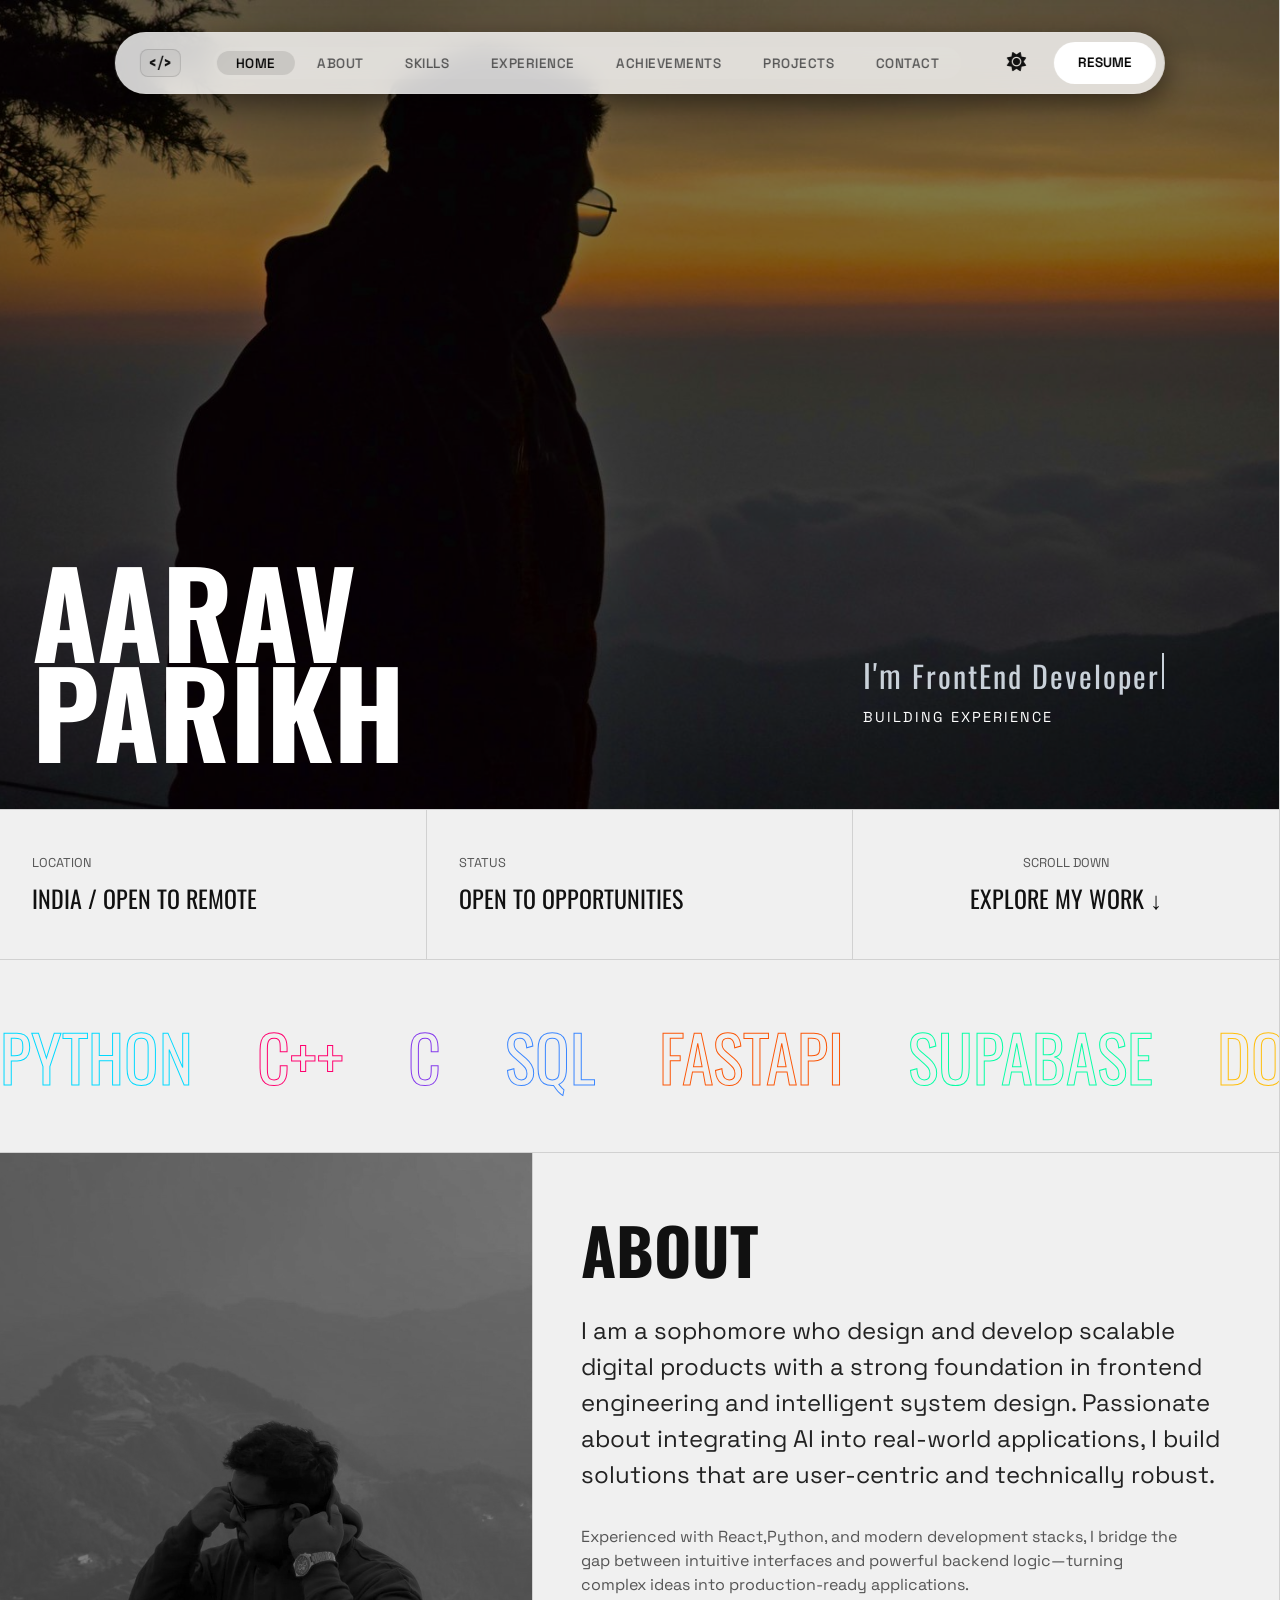
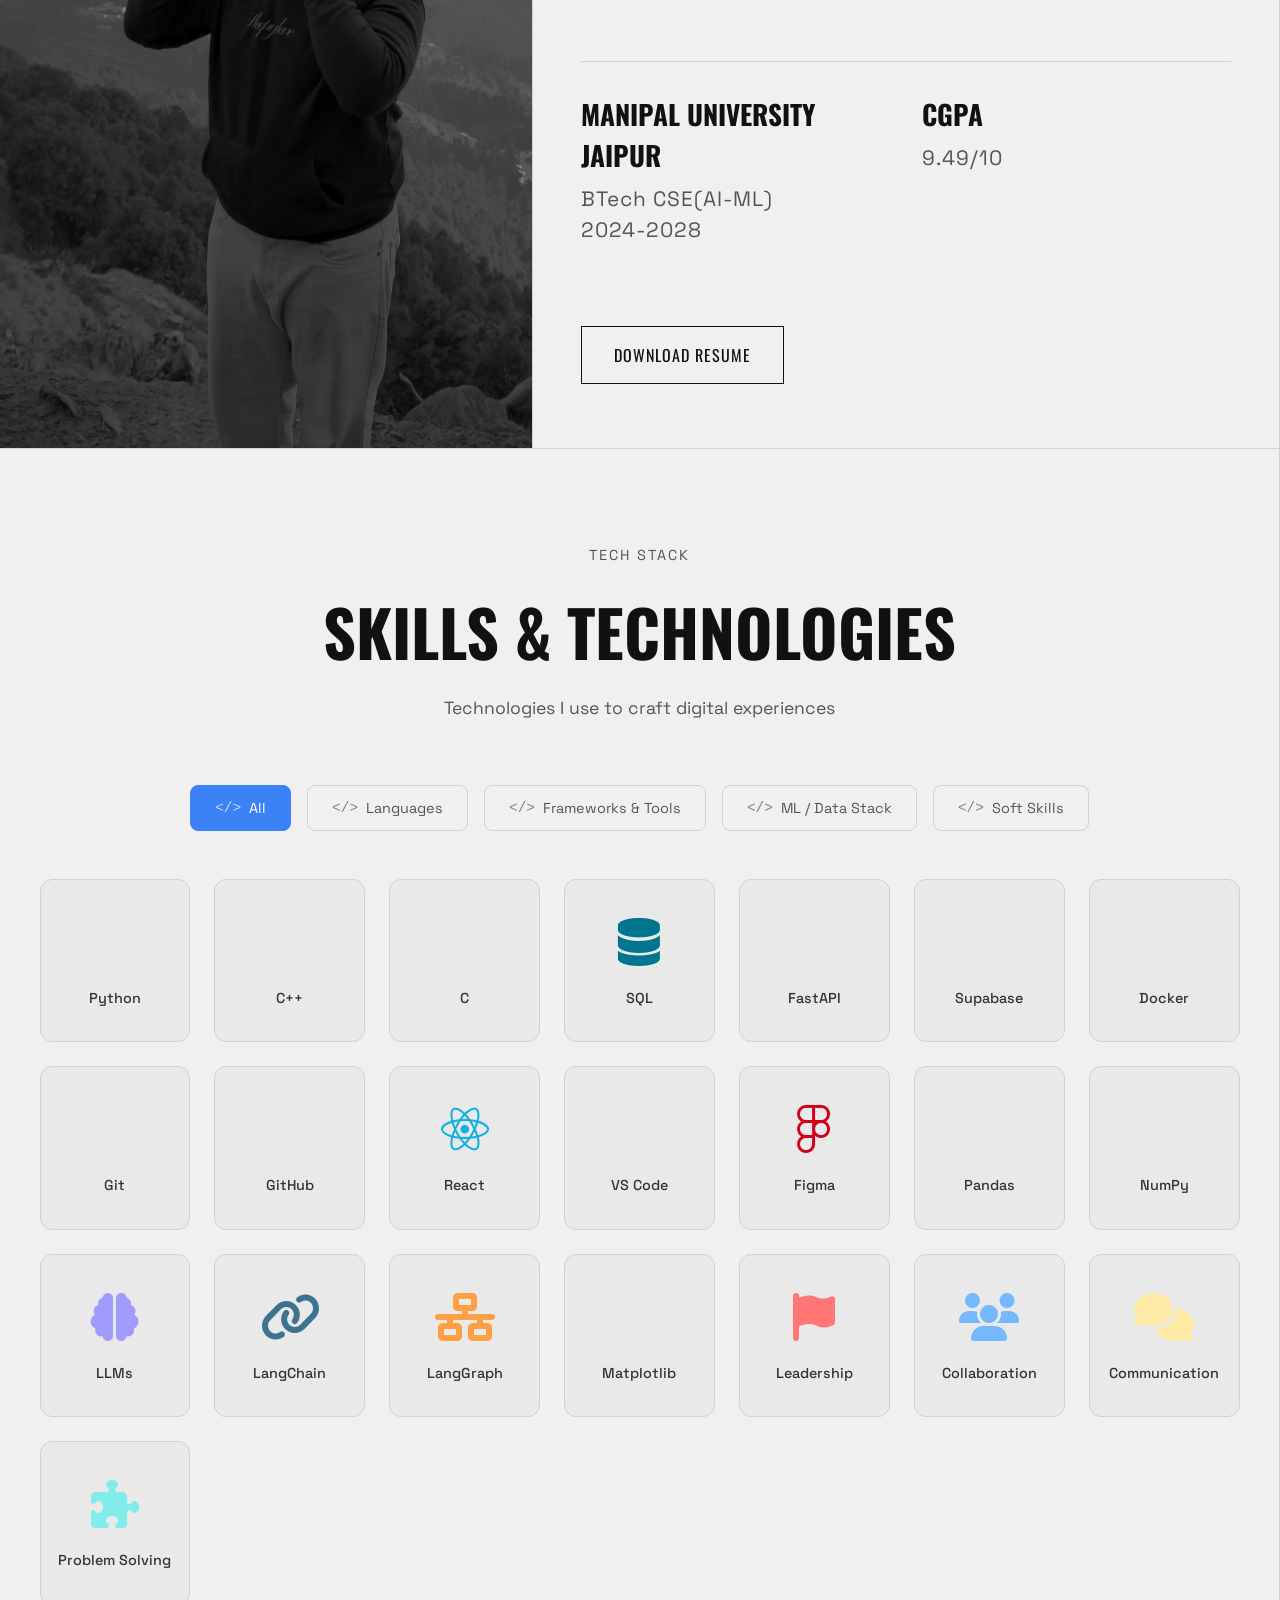
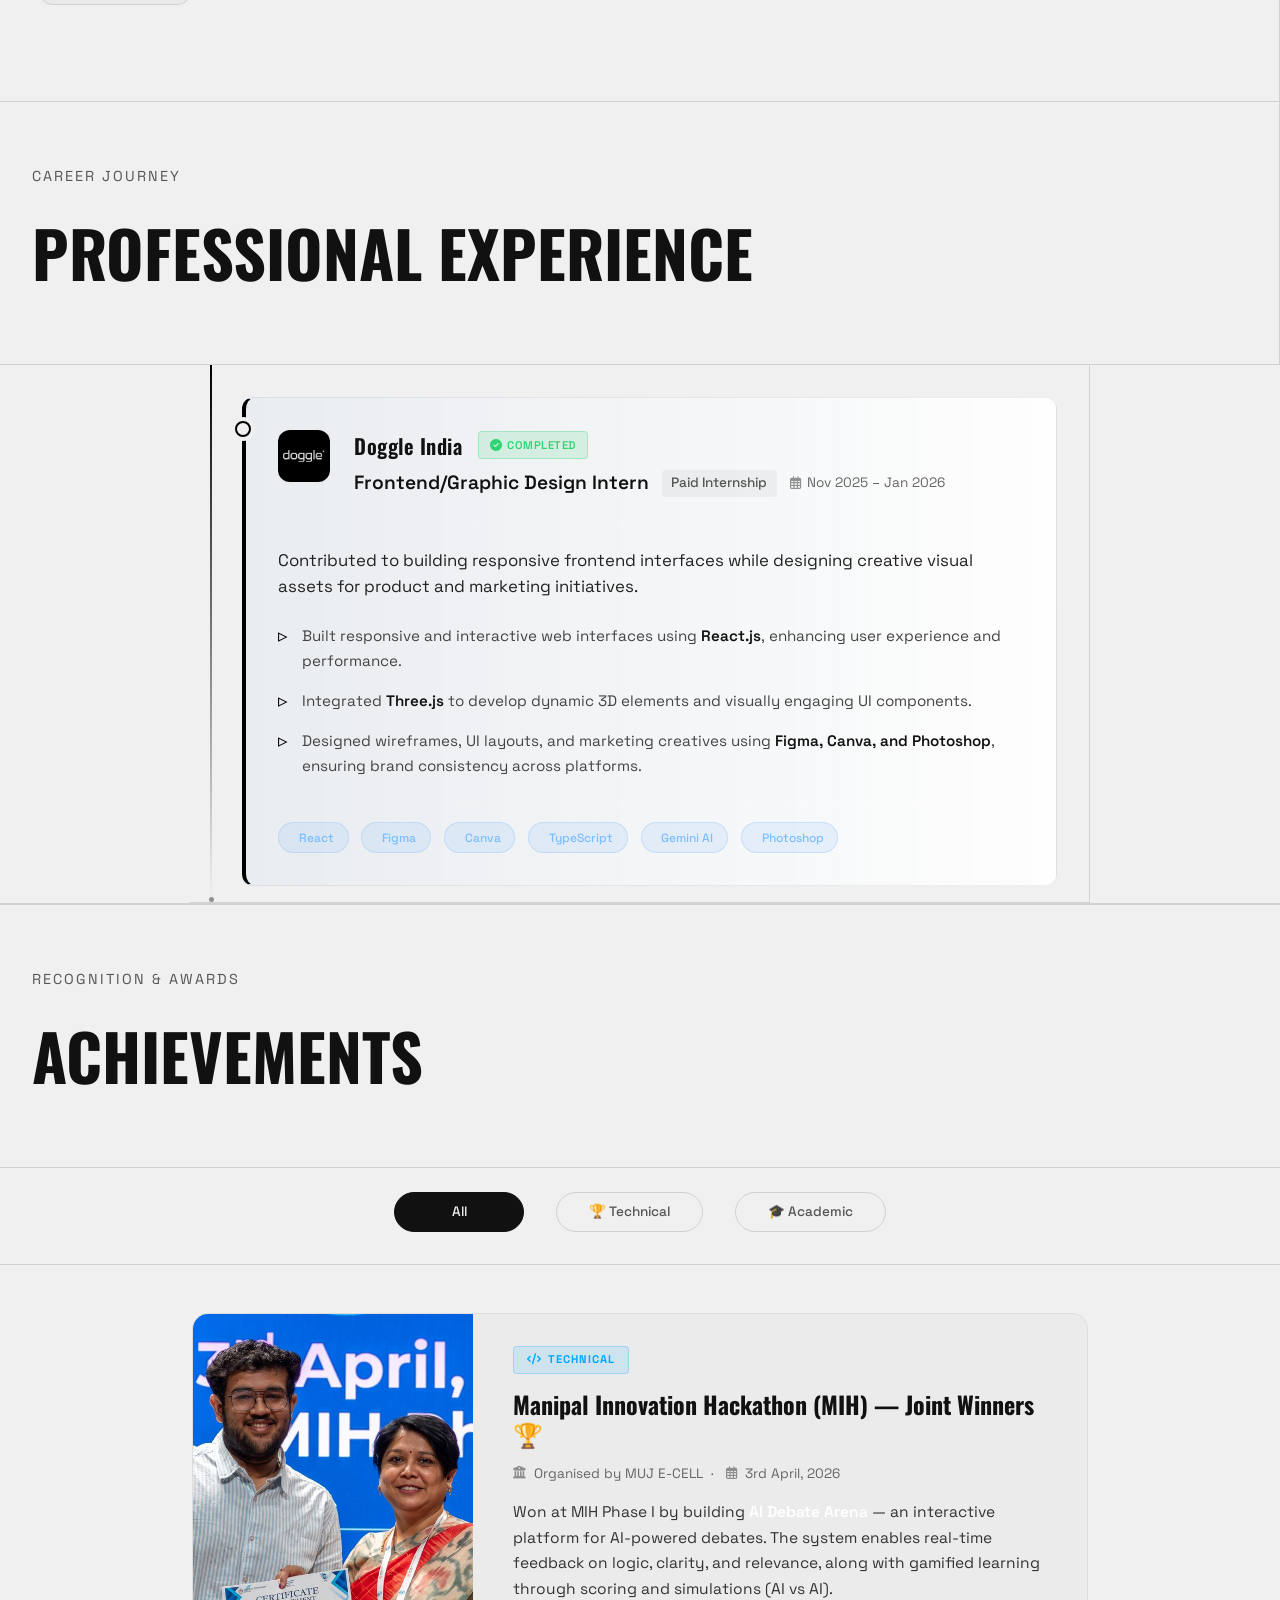
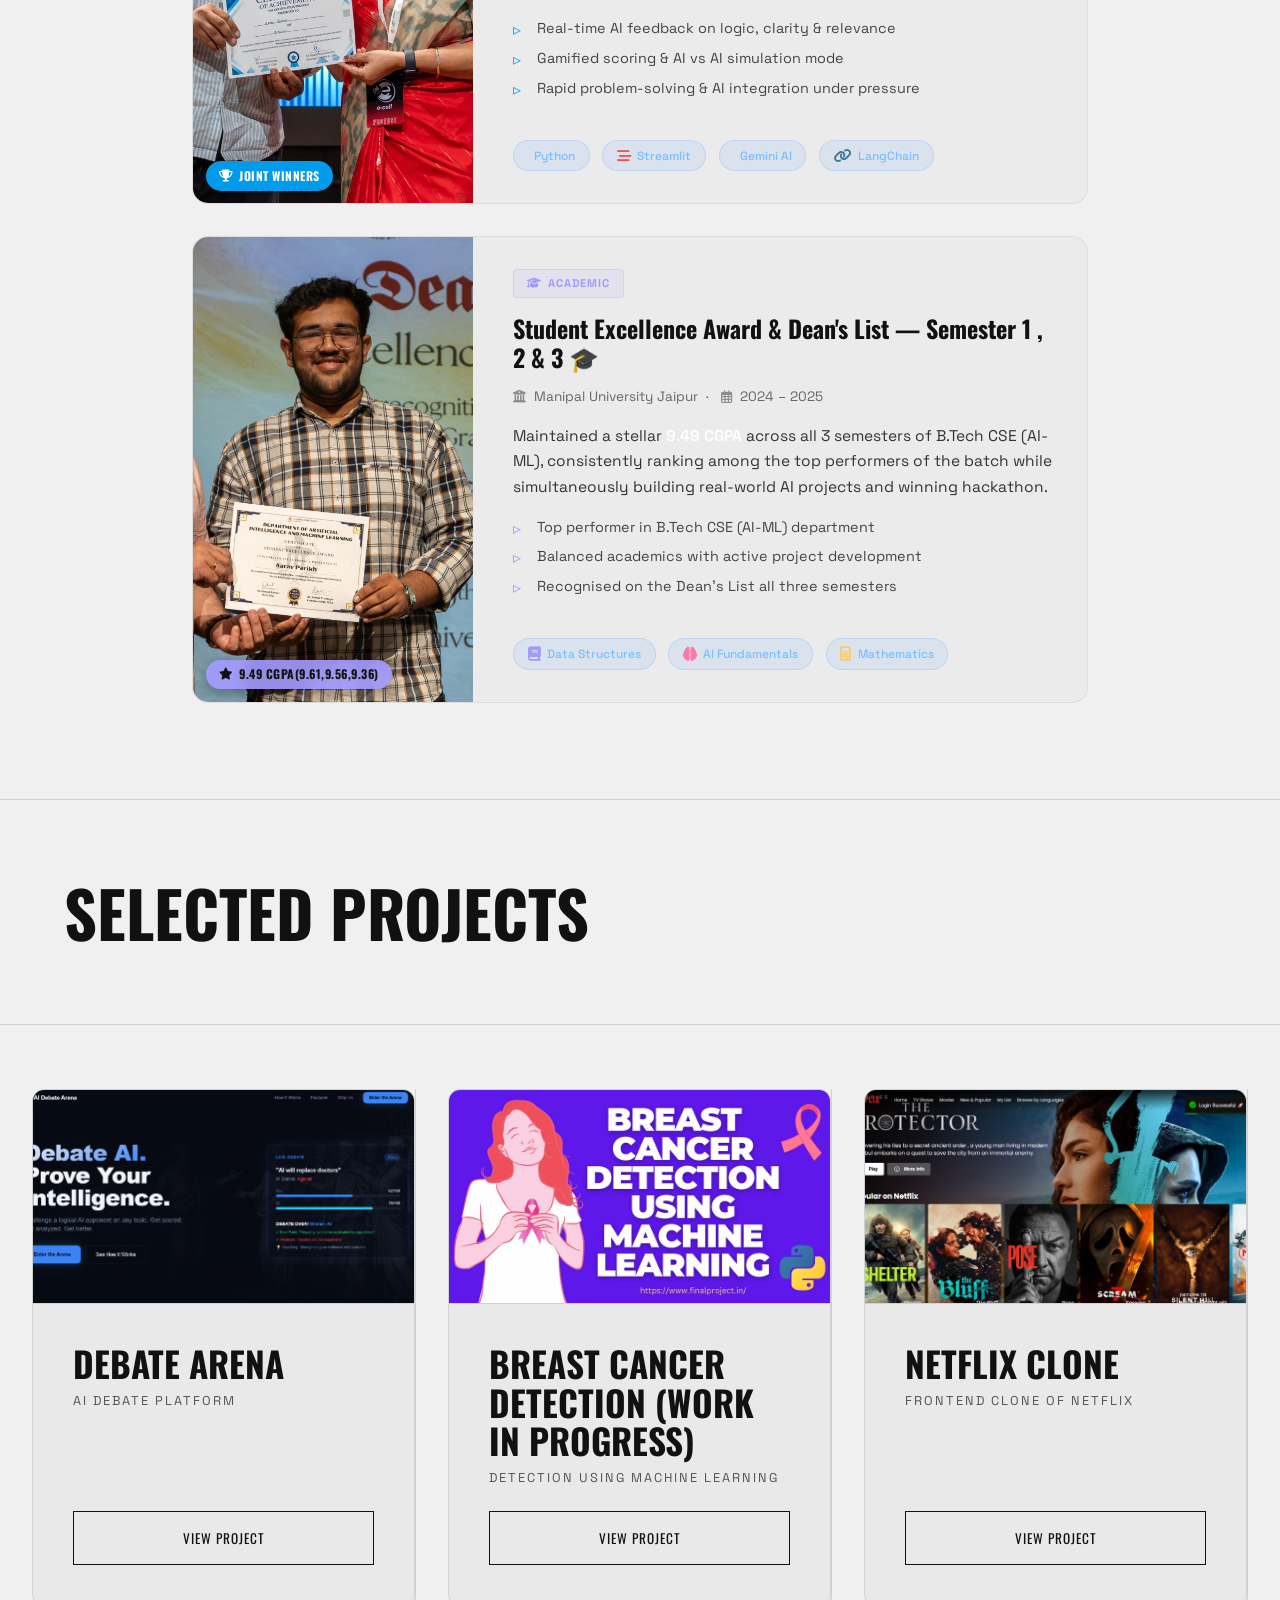
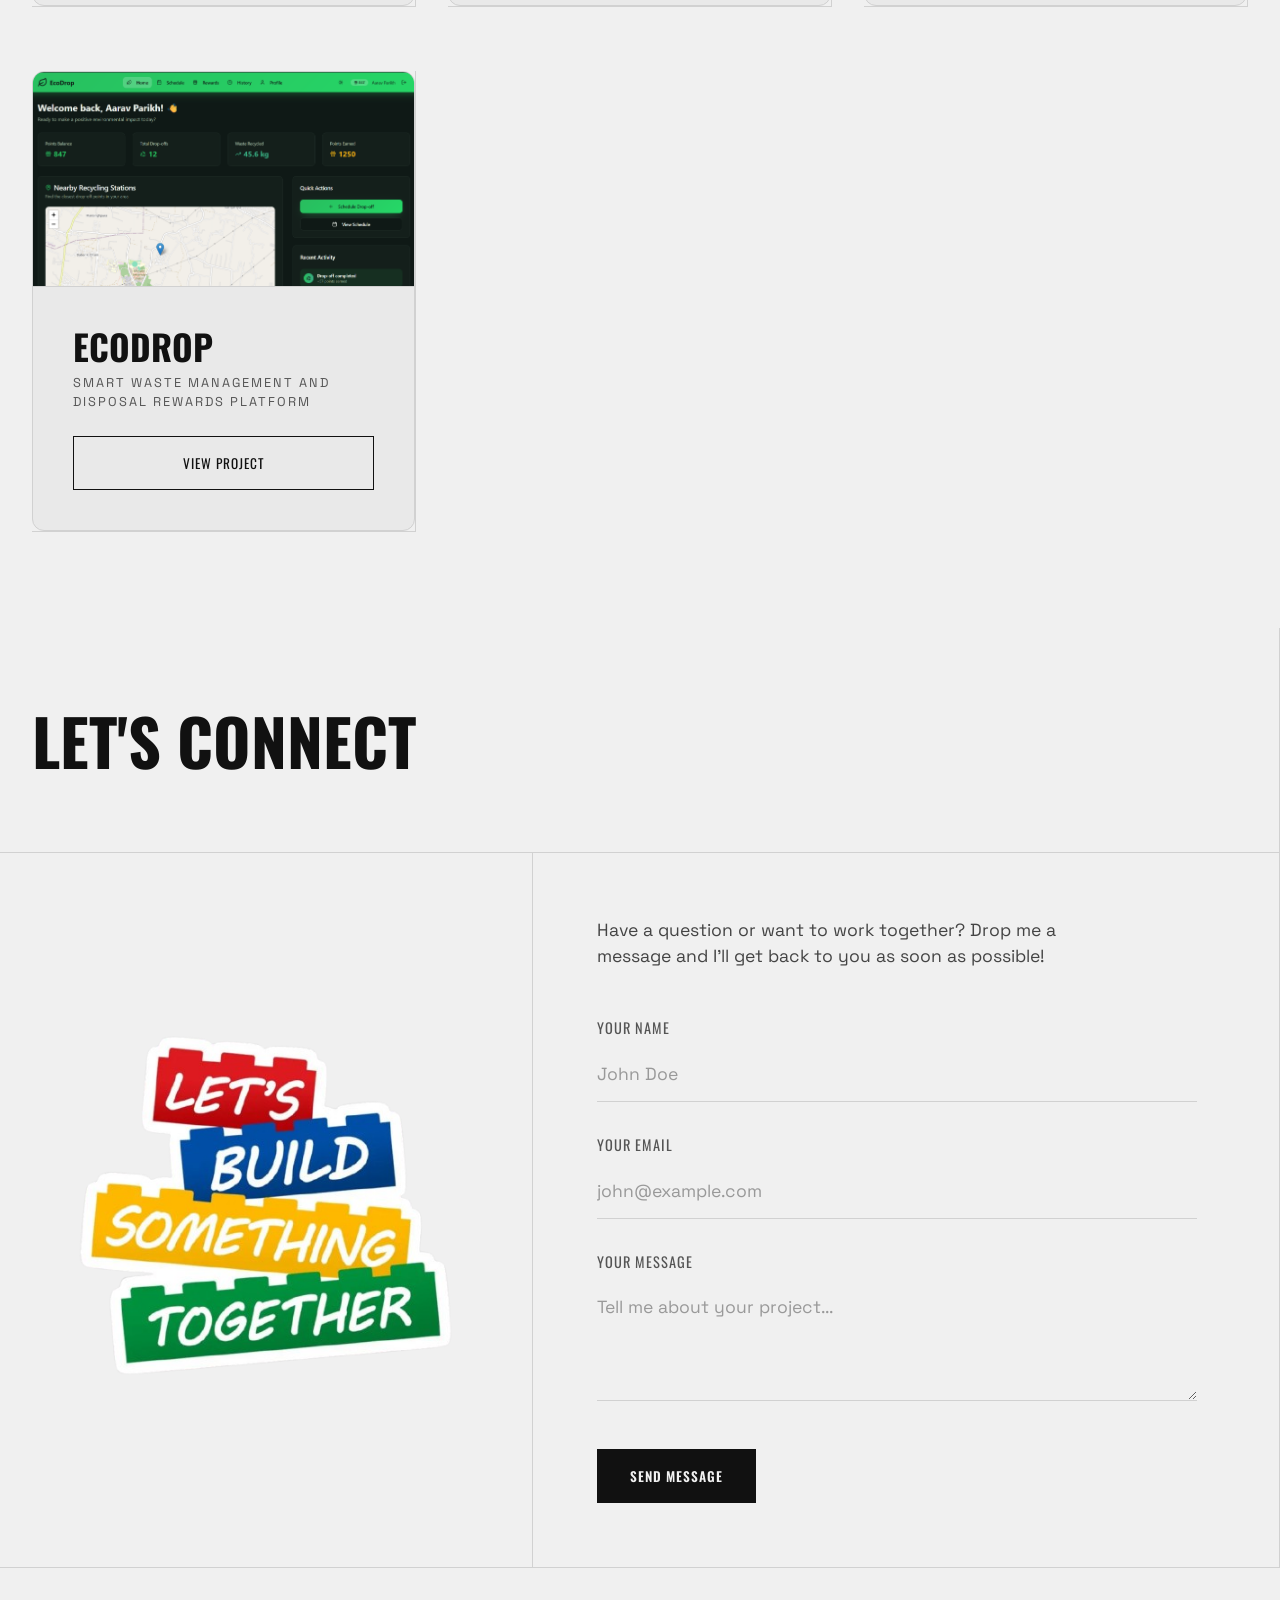
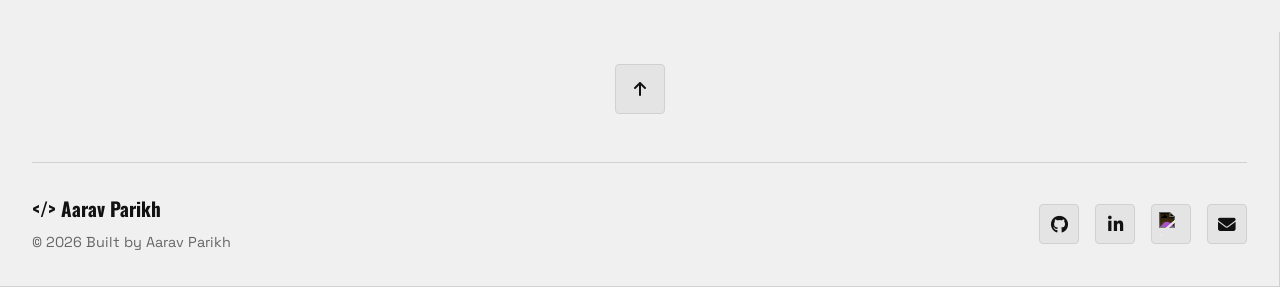
==== index.html @ 1b4e38a9 "css updates" ====
<!DOCTYPE html>
<html lang="en">

<head>
    <meta charset="UTF-8">
    <meta name="viewport"
        content="width=device-width, initial-scale=1.0, maximum-scale=5.0, user-scalable=yes, viewport-fit=cover">
    <meta name="apple-mobile-web-app-capable" content="yes">
    <meta name="apple-mobile-web-app-status-bar-style" content="black-translucent">
    <meta name="format-detection" content="telephone=no">
    <title>Aarav Parikh | FrontEnd Developer</title>
    <link rel="icon" type="image/x-icon" href="./assets/favicon.ico">
    <link rel="apple-touch-icon" href="./assets/favicon.ico">
    <link rel="stylesheet" href="style.css">
    <link rel="stylesheet" href="mediaqueries.css">
    <link rel="stylesheet" type='text/css' href="https://cdn.jsdelivr.net/gh/devicons/devicon@latest/devicon.min.css" />
    <link rel="stylesheet" href="https://cdnjs.cloudflare.com/ajax/libs/font-awesome/6.4.0/css/all.min.css">
</head>

<body>


    <!-- Preloader -->
    <div class="preloader">
        <div class="loader-content">
            <span class="count">0</span>%
        </div>
    </div>

    <!-- Floating Navigation -->
    <nav class="floating-nav">
        <div class="nav-logo">
            <a href="#">
                <span class="nav-logo-text">&lt;/&gt;</span>
            </a>
        </div>
        <ul class="nav-links-container">
            <li class="nav-indicator"></li>
            <li><a href="#hero" class="nav-link active">Home</a></li>
            <li><a href="#about" class="nav-link">About</a></li>
            <li><a href="#skills-grid" class="nav-link">Skills</a></li>
            <li><a href="#experience" class="nav-link">Experience</a></li>
            <li><a href="#achievements" class="nav-link">Achievements</a></li>
            <li><a href="#projects" class="nav-link">Projects</a></li>
            <li><a href="#contact" class="nav-link">Contact</a></li>
        </ul>
        <div class="nav-actions">
            <button id="theme-toggle" class="theme-toggle-btn" aria-label="Toggle theme">
                <i class="fas fa-sun"></i>
            </button>
            <a href="./assets/resume.pdf" class="nav-cta" download>Resume</a>
        </div>
    </nav>

    <main class="grid-wrapper">
        <!-- Hero Section -->
        <header id="hero" class="hero-section span-12">
            <div class="hero-text-container">
                <div class="hero-title reveal-text">
                    <h1>Aarav<br>Parikh</h1>
                </div>
                <div class="hero-role reveal-text">
                    <div class="typewriter-wrapper">
                        <span class="static-text">I'm&nbsp;</span>
                        <span class="dynamic-container">
                            <span class="typewriter-ghost" aria-hidden="true">Frontend Guy</span>
                            <span class="typewriter-actual">
                                <span id="typewriter-text" class="dynamic-text" aria-live="polite"></span>
                                <span class="typewriter-cursor"></span>
                            </span>
                        </span>
                    </div>
                    <p class="sub-role">BUILDING EXPERIENCE</p>
                </div>
            </div>
        </header>

        <!-- Info Bar -->
        <section class="info-bar grid-12">
            <div class="info-item span-4 reveal-text">
                <span class="label">LOCATION</span>
                <span class="value">INDIA / Open to Remote</span>
            </div>
            <div class="info-item span-4 reveal-text">
                <span class="label">STATUS</span>
                <span class="value">Open to Opportunities</span>
            </div>
            <div class="info-item span-4 reveal-text">
                <a href="#projects"
                    style="text-decoration: none; color: inherit; display: flex; flex-direction: column; align-items: center; width: 100%;">
                    <span class="label">SCROLL DOWN</span>
                    <span class="value">Explore My Work ↓</span>
                </a>
            </div>
        </section>

        <!-- Skills Marquee -->
        <section class="skills-section span-12">
            <div class="marquee-wrapper">
                <div class="marquee-track">

                    <!-- Original Skills -->
                    <div class="marquee-content">
                        <span>PYTHON</span>
                        <span>C++</span>
                        <span>C</span>
                        <span>SQL</span>
                        <span>FASTAPI</span>
                        <span>SUPABASE</span>
                        <span>DOCKER</span>
                        <span>GIT</span>
                        <span>GITHUB</span>
                        <span>REACT</span>
                        <span>VS CODE</span>
                        <span>FIGMA</span>
                        <span>CANVA</span>
                        <span>PANDAS</span>
                        <span>NUMPY</span>
                        <span>TAILWIND</span>
                        <span>THREE.JS</span>
                        <span>JAVASCRIPT</span>
                        <span>MATPLOTLIB</span>
                        <span>NODE.JS</span>
                        <span>POSTGRESQL</span>
                        <span>PHOTOSHOP</span>
                        <span>LEADERSHIP</span>
                        <span>COLLABORATION</span>
                        <span>COMMUNICATION</span>
                        <span>PROBLEM SOLVING</span>
                    </div>

                    <!-- Duplicate Skills (for seamless loop) -->
                    <div class="marquee-content">
                        <span>PYTHON</span>
                        <span>C++</span>
                        <span>C</span>
                        <span>SQL</span>
                        <span>FASTAPI</span>
                        <span>SUPABASE</span>
                        <span>DOCKER</span>
                        <span>GIT</span>
                        <span>GITHUB</span>
                        <span>REACT</span>
                        <span>VS CODE</span>
                        <span>FIGMA</span>
                        <span>CANVA</span>
                        <span>PANDAS</span>
                        <span>NUMPY</span>
                        <span>TAILWIND</span>
                        <span>THREE.JS</span>
                        <span>JAVASCRIPT</span>
                        <span>MATPLOTLIB</span>
                        <span>NODE.JS</span>
                        <span>POSTGRESQL</span>
                        <span>PHOTOSHOP</span>
                        <span>LEADERSHIP</span>
                        <span>COLLABORATION</span>
                        <span>COMMUNICATION</span>
                        <span>PROBLEM SOLVING</span>
                    </div>

                </div>
            </div>
        </section>

        <!-- About Section -->
        <section id="about" class="about-section grid-12">
            <!-- About Image -->
            <div class="about-image span-5 reveal-img">
                <img src="./assets/WhatsApp Image 2026-01-24 at 12.10.21 PM.jpeg" alt="About Aarav"
                    class="grayscale-hover">
            </div>

            <!-- About Content -->
            <div class="about-content span-7 reveal-text">
                <h2>ABOUT</h2>
                <p class="lead">I am a sophomore who design and develop scalable digital products with a strong
                    foundation in frontend engineering and intelligent system design. Passionate about integrating AI
                    into real-world applications, I build solutions that are user-centric and technically robust.</p>
                <p>Experienced with React,Python, and modern development stacks, I bridge the gap between intuitive
                    interfaces and powerful backend logic—turning complex ideas into production-ready applications.</p>

                <div class="about-stats-grid">
                    <div class="stat-box">
                        <h3>MANIPAL UNIVERSITY JAIPUR </h3>
                        <p>BTech CSE(AI-ML)<br>
                            2024-2028

                        </p>

                    </div>
                    <div class="stat-box">
                        <h3>CGPA</h3>
                        <p>9.49/10</p>
                    </div>
                </div>

                <div class="btn-group">
                    <a href="./assets/resume.pdf" class="btn" download>DOWNLOAD RESUME</a>
                </div>
            </div>
        </section>

        <!-- Skills Grid Section -->
        <section id="skills-grid" class="skills-grid-section span-12">
            <div class="section-header reveal-text" style="text-align: center;">
                <p class="section-subtitle">TECH STACK</p>
                <h2>Skills & Technologies</h2>
                <p class="section-description">Technologies I use to craft digital experiences</p>
            </div>

            <div class="skills-filter reveal-text">
                <button class="filter-btn active" data-filter="all">
                    <span class="btn-icon">&lt;/&gt;</span> All
                </button>
                <button class="filter-btn" data-filter="languages">
                    <span class="btn-icon">&lt;/&gt;</span> Languages
                </button>
                <button class="filter-btn" data-filter="frameworks">
                    <span class="btn-icon">&lt;/&gt;</span> Frameworks & Tools
                </button>
                <button class="filter-btn" data-filter="ml-data">
                    <span class="btn-icon">&lt;/&gt;</span> ML / Data Stack
                </button>
                <button class="filter-btn" data-filter="soft-skills">
                    <span class="btn-icon">&lt;/&gt;</span> Soft Skills
                </button>
            </div>

            <div class="skills-grid-container reveal-img">
                <!-- Languages -->
                <div class="skill-card" data-category="languages">
                    <div class="skill-icon">
                        <i class="devicon-python-plain colored"></i>
                    </div>
                    <span class="skill-name">Python</span>
                </div>
                <div class="skill-card" data-category="languages">
                    <div class="skill-icon">
                        <i class="devicon-cplusplus-plain colored"></i>
                    </div>
                    <span class="skill-name">C++</span>
                </div>
                <div class="skill-card" data-category="languages">
                    <div class="skill-icon">
                        <i class="devicon-c-plain colored"></i>
                    </div>
                    <span class="skill-name">C</span>
                </div>
                <div class="skill-card" data-category="languages">
                    <div class="skill-icon">
                        <i class="fas fa-database" style="color: #00758f;"></i>
                    </div>
                    <span class="skill-name">SQL</span>
                </div>

                <!-- Frameworks & Tools -->
                <div class="skill-card" data-category="frameworks">
                    <div class="skill-icon">
                        <i class="devicon-fastapi-plain colored"></i>
                    </div>
                    <span class="skill-name">FastAPI</span>
                </div>
                <div class="skill-card" data-category="frameworks">
                    <div class="skill-icon">
                        <i class="devicon-supabase-plain colored"></i>
                    </div>
                    <span class="skill-name">Supabase</span>
                </div>
                <div class="skill-card" data-category="frameworks">
                    <div class="skill-icon">
                        <i class="devicon-docker-plain colored"></i>
                    </div>
                    <span class="skill-name">Docker</span>
                </div>
                <div class="skill-card" data-category="frameworks">
                    <div class="skill-icon">
                        <i class="devicon-git-plain colored"></i>
                    </div>
                    <span class="skill-name">Git</span>
                </div>
                <div class="skill-card" data-category="frameworks">
                    <div class="skill-icon">
                        <i class="devicon-github-original"></i>
                    </div>
                    <span class="skill-name">GitHub</span>
                </div>
                <div class="skill-card" data-category="frameworks">
                    <div class="skill-icon">
                        <i class="fa-brands fa-react" style="color: #10b1e1;"></i>
                    </div>
                    <span class="skill-name">React</span>
                </div>
                <div class="skill-card" data-category="frameworks">
                    <div class="skill-icon">
                        <i class="devicon-vscode-plain colored"></i>
                    </div>
                    <span class="skill-name">VS Code</span>
                </div>
                <div class="skill-card" data-category="frameworks">
                    <div class="skill-icon">
                        <i class="fa-brands fa-figma" style="color: #d30019;"></i>
                    </div>
                    <span class="skill-name">Figma</span>
                </div>

                <!-- ML / Data Stack -->

                <div class="skill-card" data-category="ml-data">
                    <div class="skill-icon">
                        <i class="devicon-pandas-plain colored" style="color: #67de27;"></i>
                    </div>
                    <span class="skill-name">Pandas</span>
                </div>
                <div class="skill-card" data-category="ml-data">
                    <div class="skill-icon">
                        <i class="devicon-numpy-plain colored"></i>
                    </div>
                    <span class="skill-name">NumPy</span>
                </div>

                <div class="skill-card" data-category="ml-data">
                    <div class="skill-icon">
                        <i class="fas fa-brain" style="color: #a29bfe;"></i>
                    </div>
                    <span class="skill-name">LLMs</span>
                </div>

                <div class="skill-card" data-category="ml-data">
                    <div class="skill-icon">
                        <i class="fas fa-link" style="color: #3d7390;"></i>
                    </div>
                    <span class="skill-name">LangChain</span>
                </div>
                <div class="skill-card" data-category="ml-data">
                    <div class="skill-icon">
                        <i class="fas fa-network-wired" style="color: #ff9f43;"></i>
                    </div>
                    <span class="skill-name">LangGraph</span>
                </div>
                <div class="skill-card" data-category="ml-data">
                    <div class="skill-icon">
                        <i class="devicon-matplotlib-plain colored"></i>
                    </div>
                    <span class="skill-name">Matplotlib</span>
                </div>

                <!-- Soft Skills -->
                <div class="skill-card" data-category="soft-skills">
                    <div class="skill-icon">
                        <i class="fas fa-flag" style="color: #ff7675;"></i>
                    </div>
                    <span class="skill-name">Leadership</span>
                </div>
                <div class="skill-card" data-category="soft-skills">
                    <div class="skill-icon">
                        <i class="fas fa-users" style="color: #74b9ff;"></i>
                    </div>
                    <span class="skill-name">Collaboration</span>
                </div>
                <div class="skill-card" data-category="soft-skills">
                    <div class="skill-icon">
                        <i class="fas fa-comments" style="color: #ffeaa7;"></i>
                    </div>
                    <span class="skill-name">Communication</span>
                </div>
                <div class="skill-card" data-category="soft-skills">
                    <div class="skill-icon">
                        <i class="fas fa-puzzle-piece" style="color: #81ecec;"></i>
                    </div>
                    <span class="skill-name">Problem Solving</span>
                </div>
            </div>
        </section>

        <!-- Experience Section -->
        <section id="experience" class="experience-section grid-12">
            <div class="section-header span-12 reveal-text">
                <p class="section-subtitle">CAREER JOURNEY</p>
                <h2>Professional Experience</h2>
            </div>

            <div class="experience-container span-12 reveal-text">

                <!-- Experience Item -->
                <div class="experience-card">
                    <div class="experience-timeline-connector"></div>
                    <div class="experience-content-wrapper">
                        <div class="experience-header-row">
                            <div class="company-logo-wrapper">
                                <img src="./assets/doggle.png" alt="doggleIndia" class="company-logo">
                            </div>
                            <div class="company-info-block">
                                <div class="company-name-status">
                                    <a href="#" class="company-name-link">Doggle India</a>
                                    <span class="status-badge status-completed">
                                        <i class="fas fa-check-circle"></i> Completed
                                    </span>
                                </div>
                                <div class="role-duration-row">
                                    <h3 class="role-title">Frontend/Graphic Design Intern</h3>
                                    <span class="role-type">Paid Internship</span>
                                    <span class="duration-text">
                                        <i class="far fa-calendar-alt"></i> Nov 2025 – Jan 2026
                                    </span>
                                </div>
                            </div>
                        </div>

                        <p class="experience-summary">
                            Contributed to building responsive frontend interfaces while designing creative visual
                            assets for product and marketing initiatives.
                        </p>

                        <ul class="experience-bullets">
                            <li>
                                <span>
                                    Built responsive and interactive web interfaces using
                                    <strong>React.js</strong>, enhancing user experience and performance.
                                </span>
                            </li>
                            <li>
                                <span>
                                    Integrated <strong>Three.js</strong> to develop dynamic 3D elements
                                    and visually engaging UI components.
                                </span>
                            </li>
                            <li>
                                <span>
                                    Designed wireframes, UI layouts, and marketing creatives using
                                    <strong>Figma, Canva, and Photoshop</strong>, ensuring brand consistency across
                                    platforms.
                                </span>
                            </li>
                        </ul>

                        <div class="tech-stack-row">
                            <span class="tech-pill">
                                <i class="devicon-react-original colored"></i> React
                            </span>
                            <span class="tech-pill">
                                <i class="devicon-figma-plain plain"></i> Figma
                            </span>
                            <span class="tech-pill">
                                <i class="devicon-illustrator-plain plain"></i> Canva
                            </span>
                            <span class="tech-pill">
                                <i class="devicon-typescript-plain"></i> TypeScript
                            </span>
                            <span class="tech-pill">
                                <i class="devicon-googlecloud-plain colored"></i> Gemini AI
                            </span>
                            <span class="tech-pill">
                                <i class="devicon-photoshop-plain"></i> Photoshop
                            </span>
                        </div>
                    </div>
                </div>
            </div>
        </section>

        <!-- Achievements Section -->
        <section id="achievements" class="achievements-section grid-12">
            <div class="section-header span-12 reveal-text">
                <p class="section-subtitle">RECOGNITION &amp; AWARDS</p>
                <h2>Achievements</h2>
            </div>

            <!-- Achievements Filter Tabs -->
            <div class="achievements-tabs span-12 reveal-text">
                <button class="ach-tab active" data-ach-filter="all">All</button>
                <button class="ach-tab" data-ach-filter="technical">🏆 Technical</button>
                <button class="ach-tab" data-ach-filter="academic">🎓 Academic</button>
            </div>

            <div class="achievements-container span-12 reveal-text">

                <!-- Achievement 1 — MIH Hackathon -->
                <div class="achievement-card" data-ach-category="technical">
                    <div class="achievement-photo-col">
                        <div class="achievement-photo-wrapper">
                            <img src="./assets/WhatsApp Image 2026-04-14 at 10.30.52 AM (1).jpeg"
                                alt="Receiving Joint Winners award at Manipal Innovation Hackathon 2026"
                                class="achievement-photo clickable-photo"
                                data-caption="Manipal Innovation Hackathon (MIH) 2026 — Joint Winners 🏆">
                            <div class="achievement-photo-badge">
                                <i class="fas fa-trophy"></i>
                                <span>Joint Winners</span>
                            </div>
                        </div>
                    </div>

                    <div class="achievement-info-col">
                        <div class="achievement-category-tag technical">
                            <i class="fas fa-code"></i> Technical
                        </div>

                        <h3 class="achievement-title">Manipal Innovation Hackathon (MIH) — Joint Winners 🏆</h3>
                        <p class="achievement-organizer">
                            <i class="fas fa-university"></i> Organised by MUJ E-CELL &nbsp;·&nbsp;
                            <i class="far fa-calendar-alt"></i> 3rd April, 2026
                        </p>

                        <p class="achievement-desc">
                            Won at MIH Phase&nbsp;I by building <strong>AI Debate Arena</strong> — an
                            interactive
                            platform for AI-powered debates. The system enables real-time feedback on logic, clarity,
                            and relevance, along with gamified learning through scoring and simulations (AI vs AI).
                        </p>

                        <ul class="achievement-highlights">
                            <li><span>Real-time AI feedback on logic, clarity &amp; relevance</span></li>
                            <li><span>Gamified scoring &amp; AI vs AI simulation mode</span></li>
                            <li><span>Rapid problem-solving &amp; AI integration under pressure</span></li>
                        </ul>

                        <div class="tech-stack-row">
                            <span class="tech-pill"><i class="devicon-python-plain colored"></i> Python</span>
                            <span class="tech-pill"><i class="fas fa-stream" style="color:#ff4b4b;"></i>
                                Streamlit</span>
                            <span class="tech-pill"><i class="devicon-googlecloud-plain colored"></i> Gemini AI</span>
                            <span class="tech-pill"><i class="fas fa-link" style="color:#3d7390;"></i> LangChain</span>
                        </div>
                    </div>
                </div>

                <!-- Achievement 2 — CGPA (Academic placeholder) -->
                <div class="achievement-card" data-ach-category="academic">
                    <div class="achievement-photo-col">
                        <div class="achievement-photo-wrapper">
                            <img src="./assets/WhatsApp Image 2026-04-14 at 11.50.48 AM.jpeg" alt="Dean's List Award"
                                class="achievement-photo clickable-photo"
                                data-caption="Dean's Excellence Award — Manipal University Jaipur 🎓">
                            <div class="achievement-photo-badge academic">
                                <i class="fas fa-star"></i>
                                <span>9.49 CGPA(9.61,9.56,9.36)</span>
                            </div>
                        </div>
                    </div>

                    <div class="achievement-info-col">
                        <div class="achievement-category-tag academic">
                            <i class="fas fa-graduation-cap"></i> Academic
                        </div>

                        <h3 class="achievement-title">Student Excellence Award &amp; Dean's List — Semester 1 , 2 &amp;
                            3 🎓</h3>
                        <p class="achievement-organizer">
                            <i class="fas fa-university"></i> Manipal University Jaipur &nbsp;·&nbsp;
                            <i class="far fa-calendar-alt"></i> 2024 – 2025
                        </p>

                        <p class="achievement-desc">
                            Maintained a stellar <strong>9.49 CGPA</strong> across all 3 semesters of B.Tech CSE
                            (AI-ML),
                            consistently ranking among the top performers of the batch while simultaneously
                            building real-world AI projects and winning hackathon.
                        </p>

                        <ul class="achievement-highlights">
                            <li><span>Top performer in B.Tech CSE (AI-ML) department</span></li>
                            <li><span>Balanced academics with active project development</span></li>
                            <li><span>Recognised on the Dean's List all three semesters</span></li>
                        </ul>

                        <div class="tech-stack-row">
                            <span class="tech-pill"><i class="fas fa-book" style="color:#a29bfe;"></i> Data
                                Structures</span>
                            <span class="tech-pill"><i class="fas fa-brain" style="color:#fd79a8;"></i> AI
                                Fundamentals</span>
                            <span class="tech-pill"><i class="fas fa-calculator" style="color:#fdcb6e;"></i>
                                Mathematics</span>
                        </div>
                    </div>
                </div>

            </div>
        </section>

        <!-- Projects Section -->
        <section id="projects" class="projects-section grid-12">
            <div class="section-header span-12 reveal-text">
                <h2>SELECTED PROJECTS</h2>
            </div>

            <!-- Project 1 -->
            <div class="project-item span-4 reveal-img" data-title="intellectual Arena"
                data-tagline="AI Debate Platform"
                data-description="Intellectual Arena is an AI-powered debate platform where two AI agents or User v/s AI engage in structured arguments on selected topics.
                It provides real-time responses with a modern, responsive interface for an interactive and engaging debate experience."
                data-image="./assets/aiarena.png" data-github="https://github.com/Aarav-07/intellectual-arena"
                data-tech="React (TypeScript), Vite, Tailwind CSS, TanStack React Query, Bun, Gemini API"
                data-live="https://aidebate-arena.vercel.app/"
                data-features="AI Debates, Topic Selection, Structured Rounds, Real-Time Rendering, Responsive Design">
                <div class="project-card">
                    <div class="project-img-container">
                        <img src="./assets/aiarena.png" alt="AiArena">
                    </div>
                    <div class="project-info">
                        <div class="project-title-area">
                            <h3>DEBATE ARENA</h3>
                            <p>AI DEBATE PLATFORM </p>
                        </div>
                        <div class="project-actions">
                            <button class="btn btn-view-project">VIEW PROJECT</button>
                        </div>
                    </div>
                </div>
            </div>

            <!-- Project 2 -->
            <div class="project-item span-4 reveal-img" data-title="BREAST CANCER DETECTION USING MACHINE LEARNING"
                data-tagline="ML SOLUTION FOR BREAST CANCER DETECTION"
                data-description="A Machine Learning model that can detect breast cancer from images with high accuracy."
                data-image="./assets/breastcancer.webp" data-github="https://github.com/Aarav-07"
                data-live="https://github.com/Aarav-07" data-tech="C++, Python, Kafka, Redis, PyTorch"
                data-features="Anomaly Detection, Low-latency Processing, Predictive Risk Modeling, Secure API Integration">
                <div class="project-card">
                    <div class="project-img-container">
                        <img src="./assets/breastcancer.webp" alt="Breast Cancer Detection">
                    </div>
                    <div class="project-info">
                        <div class="project-title-area">
                            <h3>BREAST CANCER DETECTION (WORK IN PROGRESS)</h3>
                            <p>DETECTION USING MACHINE LEARNING</p>
                        </div>
                        <div class="project-actions">
                            <button class="btn btn-view-project">VIEW PROJECT</button>
                        </div>
                    </div>
                </div>
            </div>

            <!-- Project 3 -->
            <div class="project-item span-4 reveal-img" data-title="NETFLIX CLONE"
                data-tagline="FRONTEND CLONE OF NETFLIX"
                data-description="A frontend clone of Netflix that uses the TMDB API to fetch movies and TV shows. It features a modern, responsive design and a user-friendly interface."
                data-image="./assets/netflixclone.png" data-github="https://github.com/Aarav-07/Netflix-clone"
                data-live="https://netflix-clone-beta-eosin-96.vercel.app" data-tech="React, Tailwind CSS, TMDB API"
                data-features="Movie and TV show browsing, Search functionality, Responsive design">
                <div class="project-card">
                    <div class="project-img-container">
                        <img src="./assets/netflixclone.png" alt="Netflix Clone">
                    </div>
                    <div class="project-info">
                        <div class="project-title-area">
                            <h3>NETFLIX CLONE </h3>
                            <p>FRONTEND CLONE OF NETFLIX</p>
                        </div>
                        <div class="project-actions">
                            <button class="btn btn-view-project">VIEW PROJECT</button>
                        </div>
                    </div>
                </div>
            </div>

            <!-- Project 4 -->
            <div class="project-item span-4 reveal-img" data-title="ECODROP"
                data-tagline="SMART WASTE MANAGEMENT AND DISPOSAL SYSTEM"
                data-description="A smart waste management and disposal system that segregates waste into different categories and provides game points to user like coupons,vouchers,etc."
                data-image="./assets/ecodrop2.png" data-github="https://github.com/Aarav-07/eco-drop-ai-rewards"
                data-live="https://eco-drop-ai-rewards.vercel.app/" data-tech="Vite,
                TypeScript,
                React,
                shadcn/ui,
                Tailwind CSS,
                React Router,
                React Hook Form,
                Zod" data-features=" Smart waste categorization,
                 Drop-off scheduling,
                 Rewards and points system,
                 Analytics dashboard,
                Volunteer management,Recycling tracking">
                <div class="project-card">
                    <div class="project-img-container">
                        <img src="./assets/ecodrop.png" alt="Jasper Finance">
                    </div>
                    <div class="project-info">
                        <div class="project-title-area">
                            <h3>ECODROP</h3>
                            <p>SMART WASTE MANAGEMENT AND DISPOSAL REWARDS PLATFORM </p>
                        </div>
                        <div class="project-actions">
                            <button class="btn btn-view-project">VIEW PROJECT</button>
                        </div>
                    </div>
                </div>
            </div>
        </section>

        <!-- Contact Section -->
        <section id="contact" class="contact-section grid-12">
            <div class="section-header span-12 reveal-text">
                <h2>LET'S CONNECT</h2>
            </div>

            <!-- Contact Visual (Left) -->
            <div class="contact-visual span-5 reveal-img">
                <div class="visual-container">
                    <img src="./assets/letsbuild2.png" alt="Contact Illustration">
                </div>
            </div>

            <!-- Contact Form (Right) -->
            <div class="contact-form-wrapper span-7 reveal-text">
                <p class="contact-intro">Have a question or want to work together? Drop me a message and I'll get back
                    to you as soon as possible!</p>

                <form action="https://formspree.io/f/xykdqgzb" method="POST" class="contact-form">
                    <div class="form-group">
                        <label for="name">YOUR NAME</label>
                        <input type="text" id="name" name="name" placeholder="John Doe" required>
                    </div>

                    <div class="form-group">
                        <label for="email">YOUR EMAIL</label>
                        <input type="email" id="email" name="email" placeholder="john@example.com" required>
                    </div>

                    <div class="form-group">
                        <label for="message">YOUR MESSAGE</label>
                        <textarea id="message" name="message" rows="4" placeholder="Tell me about your project..."
                            required></textarea>
                    </div>

                    <button type="submit" class="btn btn-submit">SEND MESSAGE</button>
                </form>
            </div>
        </section>

        <!-- Footer -->
        <footer class="site-footer grid-12">
            <div class="footer-content span-12">
                <div class="back-to-top">
                    <a href="#hero" class="scroll-top-btn">
                        <i class="fas fa-arrow-up"></i>
                    </a>
                </div>
                <div class="footer-bottom">
                    <div class="footer-left">
                        <div class="footer-logo">&lt;/&gt; Aarav Parikh</div>
                        <p class="copyright">&copy; 2026 Built by Aarav Parikh </p>
                    </div>
                    <div class="footer-right">
                        <div class="social-links">
                            <a href="https://github.com/Aarav-07" target="_blank" rel="noopener noreferrer"
                                class="social-icon-box">
                                <i class="fab fa-github"></i>
                            </a>
                            <a href="https://www.linkedin.com/in/aarav-parikh-758bab264/ " target="_blank"
                                rel="noopener noreferrer" class="social-icon-box">
                                <i class="fab fa-linkedin-in"></i>
                            </a>
                            <a href="https://leetcode.com/u/RByDDupBrx/" target="_blank" rel="noopener noreferrer"
                                class="social-icon-box">
                                <img src="https://cdn.iconscout.com/icon/free/png-512/free-leetcode-3521542-2944960.png?f=avif&w=256"
                                    alt="LeetCode" style="width: 24px; height: 24px; filter: invert(1);">
                            </a>
                            <a href="mailto:aaravparikh2006@gmail.com" class="social-icon-box">
                                <i class="fas fa-envelope"></i>
                            </a>
                        </div>
                    </div>
                </div>
            </div>
        </footer>
    </main>

    <!-- Project Modal Popup -->
    <div id="project-modal" class="modal-overlay">
        <div class="modal-container">
            <button class="close-modal" aria-label="Close modal">
                <i class="fas fa-times"></i>
            </button>
            <div class="modal-content">
                <div class="modal-left">
                    <img id="modal-img" src="" alt="Project Image" class="modal-image">
                    <div class="modal-info-grid">
                        <div class="info-box">
                            <h4>Technologies</h4>
                            <div id="modal-tech" class="tech-badges">
                                <!-- Dynamic tech badges -->
                            </div>
                        </div>
                        <div class="info-box">
                            <h4>Key Features</h4>
                            <ul id="modal-features" class="modal-features-list">
                                <!-- Dynamic features -->
                            </ul>
                        </div>
                    </div>
                </div>
                <div class="modal-right">
                    <div class="modal-header">
                        <p id="modal-tagline" class="modal-tagline"></p>
                        <h2 id="modal-title"></h2>
                    </div>
                    <div class="modal-body">
                        <p id="modal-desc" class="modal-description"></p>
                    </div>
                    <div class="modal-footer">
                        <a id="modal-github" href="#" target="_blank" rel="noopener noreferrer" class="btn">
                            <i class="fab fa-github"></i> GITHUB
                        </a>
                        <a id="modal-more" href="#" target="_blank" rel="noopener noreferrer" class="btn">
                            LIVE LINK <i class="fas fa-arrow-right"></i>
                        </a>
                    </div>
                </div>
            </div>
        </div>



        <script src="js/main.js"></script>

        <!-- Image Lightbox: runs after DOM is ready -->
        <script>
            (function () {
                var overlay = document.createElement('div');
                Object.assign(overlay.style, {
                    position: 'fixed', top: '0', left: '0', width: '100%', height: '100%',
                    background: 'rgba(10,10,20,0.55)',
                    backdropFilter: 'blur(20px)',
                    webkitBackdropFilter: 'blur(20px)',
                    zIndex: '99999',
                    display: 'none', justifyContent: 'center', alignItems: 'center',
                    cursor: 'zoom-out'
                });

                var closeBtn = document.createElement('span');
                closeBtn.innerHTML = '&times;';
                Object.assign(closeBtn.style, {
                    position: 'fixed', top: '1.5rem', right: '2rem',
                    color: '#fff', fontSize: '2.5rem', lineHeight: '1',
                    cursor: 'pointer', zIndex: '100000', fontFamily: 'sans-serif',
                    userSelect: 'none', fontWeight: '300',
                    opacity: '0.8'
                });
                closeBtn.addEventListener('mouseenter', function () { closeBtn.style.opacity = '1'; });
                closeBtn.addEventListener('mouseleave', function () { closeBtn.style.opacity = '0.8'; });

                var imgWrapper = document.createElement('div');
                Object.assign(imgWrapper.style, {
                    background: 'rgba(255,255,255,0.06)',
                    border: '1px solid rgba(255,255,255,0.15)',
                    borderRadius: '16px',
                    padding: '16px',
                    boxShadow: '0 8px 32px rgba(0,0,0,0.5)',
                    backdropFilter: 'blur(10px)',
                    cursor: 'default',
                    maxWidth: '70vw',
                    maxHeight: '80vh',
                    display: 'flex',
                    flexDirection: 'column',
                    alignItems: 'center',
                    justifyContent: 'center'
                });
                imgWrapper.addEventListener('click', function (e) { e.stopPropagation(); });

                var img = document.createElement('img');
                Object.assign(img.style, {
                    maxWidth: '100%',
                    maxHeight: '70vh',
                    objectFit: 'contain',
                    borderRadius: '8px',
                    display: 'block'
                });

                var capText = document.createElement('p');
                Object.assign(capText.style, {
                    color: '#fff',
                    marginTop: '16px',
                    marginBottom: '4px',
                    fontSize: '1.2rem',
                    fontFamily: 'var(--font-body)',
                    letterSpacing: '0.5px',
                    fontWeight: 'bold',
                    textAlign: 'center',
                    textTransform: 'uppercase',
                    display: 'none'
                });

                imgWrapper.appendChild(img);
                imgWrapper.appendChild(capText);
                overlay.appendChild(imgWrapper);
                overlay.appendChild(closeBtn);
                document.body.appendChild(overlay);

                function open(src, caption) {
                    img.src = src;
                    if (caption) {
                        capText.textContent = caption;
                        capText.style.display = 'block';
                    } else {
                        capText.style.display = 'none';
                    }
                    overlay.style.display = 'flex';
                    document.body.style.overflow = 'hidden';
                }
                function close() { overlay.style.display = 'none'; document.body.style.overflow = ''; }

                closeBtn.addEventListener('click', close);
                overlay.addEventListener('click', close);
                document.addEventListener('keydown', function (e) { if (e.key === 'Escape') close(); });

                document.querySelectorAll('.clickable-photo').forEach(function (photo) {
                    photo.style.cursor = 'zoom-in';
                    photo.addEventListener('click', function (e) {
                        e.stopPropagation();
                        open(photo.src, photo.getAttribute('data-caption'));
                    });
                });
            })();
        </script>

        <!-- Vercel Analytics -->
        <script defer src="https://va.vercel-scripts.com/v1/script.js"></script>
</body>

</html>
---- style.css ----
/* General Styles */
@import url('https://fonts.googleapis.com/css2?family=Oswald:wght@400;500;700&family=Space+Grotesk:wght@300;400;500;600&display=swap');

:root {
    --bg-color: #111111;
    --text-color: #EAEAEA;
    --border-color: #333333;
    --accent-color: #ffffff;
    --font-heading: 'Oswald', sans-serif;
    --font-body: 'Space Grotesk', sans-serif;
    --nav-bg: rgba(20, 20, 20, 0.6);
    --card-bg: rgba(255, 255, 255, 0.02);
}

[data-theme="light"] {
    --bg-color: #f0f0f0;
    --text-color: #111111;
    --border-color: #d1d1d1;
    --accent-color: #000000;
    --nav-bg: rgba(255, 255, 255, 0.8);
    --card-bg: rgba(0, 0, 0, 0.03);
}

* {
    margin: 0;
    padding: 0;
    box-sizing: border-box;
    -webkit-box-sizing: border-box;
    -moz-box-sizing: border-box;
}

a, button, .btn, .nav-link, .filter-btn {
    -webkit-tap-highlight-color: rgba(255, 255, 255, 0.1);
    touch-action: manipulation;
}

@media (pointer: fine) {
    * {
        cursor: auto;
    }
}

html {
    scroll-behavior: smooth;
    -webkit-text-size-adjust: 100%;
    -ms-text-size-adjust: 100%;
    height: 100%;
}

@supports (-webkit-touch-callout: none) {
    html {
        height: -webkit-fill-available;
    }
}

section, header {
    scroll-margin-top: 140px;
}

body {
    background-color: var(--bg-color);
    color: var(--text-color);
    font-family: var(--font-body);
    line-height: 1.5;
    overflow-x: hidden;
    min-height: 100vh;
    min-height: -webkit-fill-available;
    position: relative;
    -webkit-font-smoothing: antialiased;
    -moz-osx-font-smoothing: grayscale;
}

body::after {
    content: "";
    position: fixed;
    top: 0;
    left: 0;
    width: 100%;
    height: 100%;
    pointer-events: none;
    z-index: 9000;
    opacity: 0.03;
    background: transparent;
}

.preloader {
    position: fixed;
    top: 0;
    left: 0;
    width: 100%;
    height: 100vh;
    background-color: var(--bg-color);
    z-index: 10000;
    display: flex;
    justify-content: center;
    align-items: center;
    transition: transform 0.8s cubic-bezier(0.77, 0, 0.175, 1);
}

.preloader.hide {
    transform: translateY(-100%);
}

.loader-content {
    font-family: var(--font-heading);
    font-size: 5rem;
    color: var(--text-color);
}

a {
    text-decoration: none;
    color: inherit;
}

ul {
    list-style: none;
}

.floating-nav {
    position: fixed;
    top: 2rem;
    left: 50%;
    transform: translateX(-50%);
    -webkit-transform: translateX(-50%);
    -moz-transform: translateX(-50%);
    -ms-transform: translateX(-50%);
    display: flex;
    align-items: center;
    justify-content: space-between;
    background: var(--nav-bg);
    backdrop-filter: blur(12px);
    -webkit-backdrop-filter: blur(12px);
    -moz-backdrop-filter: blur(12px);
    border: 1px solid rgba(255, 255, 255, 0.1);
    padding: 0.5rem 0.5rem 0.5rem 1.5rem;
    border-radius: 100px;
    z-index: 1000;
    width: auto;
    gap: 2rem;
    box-shadow: 0 10px 30px rgba(0, 0, 0, 0.5);
    animation: slideDown 0.8s cubic-bezier(0.16, 1, 0.3, 1);
    -webkit-animation: slideDown 0.8s cubic-bezier(0.16, 1, 0.3, 1);
}

.nav-actions {
    display: flex;
    align-items: center;
    gap: 1rem;
}

.theme-toggle-btn {
    background: transparent;
    border: none;
    color: var(--text-color);
    font-size: 1.2rem;
    cursor: pointer;
    transition: transform 0.3s ease, color 0.3s ease;
    -webkit-transition: transform 0.3s ease, color 0.3s ease;
    -moz-transition: transform 0.3s ease, color 0.3s ease;
    padding: 0.5rem;
    display: flex;
    align-items: center;
    justify-content: center;
    -webkit-tap-highlight-color: transparent;
    touch-action: manipulation;
    min-width: 44px;
    min-height: 44px;
}

.theme-toggle-btn:hover {
    transform: rotate(15deg) scale(1.1);
    -webkit-transform: rotate(15deg) scale(1.1);
    -moz-transform: rotate(15deg) scale(1.1);
}

@keyframes slideDown {
    from {
        transform: translate(-50%, -100%);
        -webkit-transform: translate(-50%, -100%);
        opacity: 0;
    }
    to {
        transform: translate(-50%, 0);
        -webkit-transform: translate(-50%, 0);
        opacity: 1;
    }
}

@-webkit-keyframes slideDown {
    from {
        -webkit-transform: translate(-50%, -100%);
        opacity: 0;
    }
    to {
        -webkit-transform: translate(-50%, 0);
        opacity: 1;
    }
}

.nav-logo {
    display: flex;
    align-items: center;
}

.nav-logo-text {
    font-family: var(--font-heading);
    font-weight: 700;
    letter-spacing: 0.5px;
    font-size: 1.1rem;
    line-height: 1;
    color: var(--text-color);
    display: inline-flex;
    align-items: center;
    justify-content: center;
    padding: 0.25rem 0.5rem;
    border-radius: 8px;
    border: 1px solid rgba(255, 255, 255, 0.12);
    background: rgba(255, 255, 255, 0.03);
}

.nav-logo a:hover .nav-logo-text {
    background: rgba(255, 255, 255, 0.06);
    border-color: rgba(255, 255, 255, 0.22);
}

.nav-links-container {
    display: flex;
    align-items: center;
    gap: 0.2rem;
    position: relative;
    padding: 0.25rem;
    background: rgba(255, 255, 255, 0.03);
    border-radius: 100px;
}

.nav-link {
    position: relative;
    padding: 0.6rem 1.2rem;
    font-size: 0.85rem;
    font-weight: 500;
    color: #888;
    transition: color 0.3s ease;
    z-index: 2;
    text-transform: uppercase;
    letter-spacing: 0.5px;
    white-space: nowrap;
}

.nav-link:hover, .nav-link.active {
    color: #fff;
}

.nav-indicator {
    position: absolute;
    top: 0.25rem;
    left: 0;
    height: calc(100% - 0.5rem);
    background-color: rgba(255, 255, 255, 0.1);
    border-radius: 100px;
    z-index: 1;
    transition: all 0.4s cubic-bezier(0.25, 0.8, 0.25, 1);
    width: 0;
    opacity: 0;
    pointer-events: none;
}

.nav-indicator.visible {
    opacity: 1;
}

.nav-cta {
    background-color: #fff;
    color: #000;
    padding: 0.7rem 1.5rem;
    border-radius: 100px;
    font-weight: 600;
    font-size: 0.85rem;
    text-transform: uppercase;
    transition: transform 0.3s ease, background-color 0.3s ease;
    white-space: nowrap;
}

.nav-cta:hover {
    transform: scale(1.05);
    background-color: #eaeaea;
}

@media (max-width: 1024px) and (min-width: 769px) {
    .floating-nav {
        width: 95%;
        padding: 0.5rem 1rem;
        gap: 1.5rem;
    }
    .nav-link {
        padding: 0.6rem 1rem;
        font-size: 0.8rem;
    }
    .nav-cta {
        padding: 0.6rem 1.2rem;
        font-size: 0.8rem;
    }
}

@media (max-width: 768px) {
    .floating-nav {
        top: auto;
        bottom: 1rem;
        width: 95%;
        max-width: 500px;
        justify-content: center;
        padding: 0.75rem 0.5rem;
        gap: 0;
    }
    .nav-logo {
        display: none;
    }
    .nav-actions {
        gap: 0.5rem;
    }
    .nav-cta {
        padding: 0.6rem 1rem;
        font-size: 0.75rem;
    }
    .theme-toggle-btn {
        font-size: 1rem;
        padding: 0.4rem;
    }
    .nav-links-container {
        flex: 1;
        justify-content: flex-start;
        background: transparent;
        padding: 0;
        overflow-x: auto;
        overflow-y: hidden;
        touch-action: pan-x;
        display: flex;
        -webkit-overflow-scrolling: touch;
        scrollbar-width: none; /* Firefox */
        -ms-overflow-style: none;  /* IE and Edge */
        /* Subtle fade on edges so users know it scrolls */
        mask-image: linear-gradient(to right, transparent, black 10%, black 90%, transparent);
        -webkit-mask-image: linear-gradient(to right, transparent, black 5%, black 95%, transparent);
    }
    .nav-links-container::-webkit-scrollbar {
        display: none; /* Chrome/Safari/Webkit */
    }
    .nav-link {
        padding: 0.6rem 0.8rem;
        font-size: 0.75rem;
        flex: 0 0 auto; /* Prevents text squeezing */
        text-align: center;
        white-space: nowrap;
    }
    .nav-indicator {
        display: none;
    }
    .nav-link.active {
        color: #fff;
        text-decoration: underline;
        text-underline-offset: 4px;
    }
}

@media (max-width: 480px) {
    .floating-nav {
        width: 98%;
        bottom: 0.5rem;
        padding: 0.5rem;
    }
    .nav-cta {
        display: none;
    }

    .marquee-wrapper {
        padding: 0.7rem 0 0.7rem 0;
        overflow: visible;
    }
    .marquee-content span {
        font-size: 1.3rem;
        margin-right: 1rem;
        line-height: 1.5rem;
    }
}

.grid-wrapper {
    display: grid;
    grid-template-columns: repeat(12, 1fr);
    width: 100%;
    max-width: none;
    margin: 0;
    border-left: none;
    border-right: none;
}

@media (max-width: 1024px) {
    .grid-wrapper {
        max-width: none;
    }
}

@media (max-width: 768px) {
    .grid-wrapper {
        border-left: none;
        border-right: none;
    }
}

.grid-12 {
    display: contents;
}

header.grid-12, section.grid-12 {
    display: grid;
    grid-template-columns: repeat(12, 1fr);
    grid-column: 1 / -1;
    width: 100%;
}

[class*="span-"] {
    border-right: 1px solid var(--border-color);
    border-bottom: 1px solid var(--border-color);
    padding: 2rem;
}

.span-12 {
    grid-column: span 12;
}

.span-8 {
    grid-column: span 8;
}

.span-7 {
    grid-column: span 7;
}

.span-6 {
    grid-column: span 6;
}

.span-5 {
    grid-column: span 5;
}

.span-4 {
    grid-column: span 4;
}

.span-3 {
    grid-column: span 3;
}

.hero-section {
    position: relative;
    min-height: 90vh;
    background-image: url("./assets/WhatsApp Image 2026-01-24 at 12.03.44 PM.jpeg");
    background-size: cover;
    background-position: center;
    padding: 0 !important;
    display: flex;
    align-items: flex-end;
    overflow: hidden;
}

.hero-section::before {
    content: "";
    position: absolute;
    top: 0;
    left: 0;
    width: 100%;
    height: 100%;
    background-color: rgba(0, 0, 0, 0.5);
    z-index: 1;
}

.hero-text-container {
    position: relative;
    z-index: 2;
    width: 100%;
    display: grid;
    grid-template-columns: repeat(12, 1fr);
    padding: 4rem 2rem;
    gap: 2rem;
    align-items: end;
}

.hero-section .hero-title {
    grid-column: span 8;
    display: flex;
    align-items: flex-end;
}

.hero-section h1 {
    font-family: var(--font-heading);
    font-size: clamp(2.5rem, 8vw + 1rem, 12rem);
    line-height: 0.85;
    text-transform: uppercase;
    font-weight: 700;
    margin-bottom: -1rem;
    color: #ffffff;
    word-break: break-word;
    overflow-wrap: break-word;
    max-width: 100%;
}

.hero-section .hero-role {
    grid-column: span 4;
    display: flex;
    flex-direction: column;
    justify-content: flex-end;
    font-family: var(--font-heading);
    font-size: clamp(1rem, 2vw + 0.5rem, 1.5rem);
    letter-spacing: 2px;
    padding-bottom: 1rem;
}

.typewriter-wrapper {
    display: flex;
    align-items: baseline;
    font-family: var(--font-heading);
    font-size: clamp(1rem, 2vw + 0.5rem, 1.5rem);
    letter-spacing: 2px;
    position: relative;
}

.static-text {
    font-family: var(--font-heading);
    font-size: clamp(2rem, 2vw + 0.5rem, 1.5rem);
    letter-spacing: 2px;
    color: #c9d1d9;
}

.dynamic-container {
    font-size: 30px;
    display: inline-grid;
    grid-template-columns: 1fr;
    align-items: baseline;
}

.dynamic-container > * {
    grid-column: 1;
    grid-row: 1;
}

.typewriter-ghost {
    visibility: hidden;
    pointer-events: none;
    user-select: none;
    white-space: nowrap;
}

.typewriter-actual {
    white-space: nowrap;
    display: flex;
    align-items: baseline;
}

.dynamic-text {
    color: #c9d1d9;
}

.typewriter-cursor {
    width: 1.5px;
    height: 1.2em;
    background-color: #c9d1d9;
    margin-left: 2px;
    display: inline-block;
    vertical-align: middle;
    animation: blink 0.8s step-end infinite;
}

.typewriter-cursor.typing {
    animation: none;
    opacity: 1;
}

@keyframes blink {
    from, to {
        opacity: 1;
    }
    50% {
        opacity: 0;
    }
}

@keyframes bounceArrow {
    0%, 100% {
        transform: translateY(0);
    }
    50% {
        transform: translateY(-8px);
    }
}

@media (max-width: 768px) {
    .typewriter-wrapper, .typewriter-ghost, .typewriter-actual {
        font-size: 1.2rem;
    }
}

.sub-role {
    font-size: 0.9rem;
    color: #ccc;
    margin-top: 0.5rem;
    font-family: var(--font-body);
}

.hero-image {
    padding: 0 !important;
    height: 60vh;
    overflow: hidden;
    position: relative;
    background-color: #1a1a1a;
}

.hero-image img {
    width: 100%;
    height: 100%;
    object-fit: contain;
    transition: transform 0.5s ease;
}

.hero-image:hover img {
    transform: scale(1.02);
}

.info-bar .info-item {
    display: flex;
    flex-direction: column;
    justify-content: center;
    height: 150px;
}

.info-item .label {
    font-size: 0.8rem;
    color: #888;
    margin-bottom: 0.5rem;
    text-transform: uppercase;
}

.info-item .value {
    font-family: var(--font-heading);
    font-size: clamp(1.1rem, 2vw + 0.5rem, 1.5rem);
    text-transform: uppercase;
}

.info-item:nth-child(3) .value {
    animation: bounceArrow 2s ease-in-out infinite;
}

.skills-section {
    padding: 0 !important;
    overflow: hidden;
    border-bottom: 1px solid var(--border-color);
}

/* ---------- Fixed Infinite Marquee ---------- */

.marquee-wrapper {
    overflow: hidden;
    width: 100%;
    padding: 3rem 0;
    position: relative;
}

.marquee-track {
    display: flex;
    width: max-content;
    animation: marquee 35s linear infinite;
    will-change: transform;
}

.marquee-content {
    display: flex;
    gap: 4rem;
    padding-right: 4rem;
}

.marquee-content span {
    font-family: var(--font-heading);
    font-size: 4rem;
    text-transform: uppercase;
    color: transparent;
    -webkit-text-stroke: 1px var(--text-color);
    white-space: nowrap;
    transition: color 0.3s ease;
}

.marquee-content span:hover {
    color: var(--text-color);
}

@keyframes marquee {
    from { transform: translateX(0); }
    to { transform: translateX(-50%); }
}

/* Mobile font size fix */
@media (max-width: 768px) {
    .marquee-content span {
        font-size: 2rem;
    }
}

.section-header {
    padding: 4rem 2rem;
}

.section-header h2 {
    font-family: var(--font-heading);
    font-size: 4rem;
    text-transform: uppercase;
}

.about-image {
    height: 100%;
    min-height: 600px;
    overflow: hidden;
    border-right: 1px solid var(--border-color);
    border-bottom: 1px solid var(--border-color);
    padding: 0 !important;
    display: flex;
    background-image: url("./assets/WhatsApp Image 2026-01-24 at 12.10.21 PM.jpeg");
    background-size: cover;
    background-position: center;
    position: relative;
    filter: grayscale(100%);
}

.about-image::before {
    content: "";
    position: absolute;
    top: 0;
    left: 0;
    width: 100%;
    height: 100%;
    background-color: rgba(0, 0, 0, 0.5);
    z-index: 1;
}

.about-image img {
    width: 100%;
    height: 100%;
    object-fit: cover;
    -o-object-fit: cover;
    object-position: top center;
    -o-object-position: top center;
    transition: transform 0.5s ease;
    -webkit-transition: -webkit-transform 0.5s ease;
    -moz-transition: -moz-transform 0.5s ease;
    display: none;
}

.about-image:hover::before {
    background-color: rgba(0, 0, 0, 0.4);
}

.about-content {
    display: flex;
    flex-direction: column;
    justify-content: center;
    padding: 4rem 3rem !important;
    height: 100%;
}

.about-content h2 {
    font-family: var(--font-heading);
    font-size: 4rem;
    text-transform: uppercase;
    margin-bottom: 2rem;
    line-height: 1;
}

.about-content .lead {
    font-size: 1.5rem;
    margin-bottom: 2rem;
    max-width: 100%;
}

.about-content p {
    margin-bottom: 2rem;
    color: #aaa;
    max-width: 600px;
}

.about-stats-grid {
    display: grid;
    grid-template-columns: 1fr 1fr;
    gap: 2rem;
    margin: 2rem 0;
    border-top: 1px solid var(--border-color);
    padding-top: 2rem;
}

.btn-group {
    margin-top: 1rem;
}

.stat-box h3 {
    font-family: var(--font-heading);
    font-size: 1.7rem;
    margin-bottom: 0.5rem;
}

.stat-box p {
    font-size: 1.3rem;
    color: #888;
    letter-spacing: 1px;
}

.btn {
    display: inline-block;
    padding: 1rem 2rem;
    border: 1px solid var(--text-color);
    background: transparent;
    color: var(--text-color);
    font-family: var(--font-heading);
    text-transform: uppercase;
    letter-spacing: 1px;
    transition: all 0.3s ease;
    -webkit-transition: all 0.3s ease;
    cursor: pointer;
    min-height: 44px;
    text-align: center;
}

.btn:hover {
    background: var(--text-color);
    color: var(--bg-color);
}

@media (max-width: 768px) {
    .btn {
        padding: 0.9rem 1.5rem;
        font-size: 0.85rem;
    }
}

@media (max-width: 480px) {
    .btn {
        padding: 0.8rem 1.2rem;
        font-size: 0.8rem;
    }
}

.projects-section {
    row-gap: 4rem;
    column-gap: 2rem;
    padding: 0 2rem 6rem;
}

.project-item {
    padding: 0 !important;
}

.project-card {
    height: 100%;
    display: flex;
    flex-direction: column;
    background-color: var(--card-bg);
    border: 1px solid var(--border-color);
    border-radius: 12px;
    overflow: hidden;
    transition: transform 0.3s ease, border-color 0.3s ease;
}

.project-card:hover {
    border-color: var(--text-color);
    transform: translateY(-5px);
}

.project-img-container {
    width: 100%;
    aspect-ratio: 16/9;
    overflow: hidden;
    border-bottom: 1px solid var(--border-color);
    position: relative;
}

.project-img-container img {
    width: 100%;
    height: 100%;
    object-fit: cover;
    object-position: top center;
    transition: transform 0.5s ease;
}

.project-card:hover .project-img-container img {
    transform: scale(1.05);
}

.project-info {
    padding: 2.5rem;
    flex-grow: 1;
    display: flex;
    flex-direction: column;
    gap: 1.5rem;
}

.project-title-area h3 {
    font-family: var(--font-heading);
    font-size: 2.2rem;
    margin-bottom: 0.5rem;
    line-height: 1.1;
}

.project-title-area p {
    color: #888;
    font-size: 0.8rem;
    letter-spacing: 2px;
    text-transform: uppercase;
}

.project-actions {
    margin-top: auto;
}

.btn-view-project {
    width: 100%;
    text-align: center;
    justify-content: center;
}

.project-links {
    display: none;
}

.modal-overlay {
    position: fixed;
    top: 0;
    left: 0;
    width: 100%;
    height: 100%;
    background-color: rgba(0, 0, 0, 0.9);
    backdrop-filter: blur(10px);
    z-index: 2000;
    display: flex;
    justify-content: center;
    align-items: center;
    opacity: 0;
    visibility: hidden;
    transition: all 0.4s ease;
}

.modal-overlay.active {
    opacity: 1;
    visibility: visible;
}

.modal-container {
    background-color: var(--bg-color);
    border: 1px solid var(--border-color);
    width: 90%;
    max-width: 1000px;
    max-height: 90vh;
    border-radius: 20px;
    position: relative;
    overflow-y: auto;
    transform: translateY(50px);
    transition: transform 0.4s cubic-bezier(0.16, 1, 0.3, 1);
    box-shadow: 0 25px 50px -12px rgba(0, 0, 0, 0.5);
}

.modal-overlay.active .modal-container {
    transform: translateY(0);
}

.close-modal {
    position: absolute;
    top: 1.5rem;
    right: 1.5rem;
    background: rgba(255, 255, 255, 0.1);
    border: none;
    color: var(--text-color);
    width: 40px;
    height: 40px;
    border-radius: 50%;
    display: flex;
    justify-content: center;
    align-items: center;
    cursor: pointer;
    z-index: 10;
    transition: all 0.3s ease;
}

.close-modal:hover {
    background: var(--text-color);
    color: var(--bg-color);
    transform: rotate(90deg);
}

.modal-content {
    display: grid;
    grid-template-columns: 1fr 1fr;
    gap: 3rem;
    padding: 4rem;
}

.modal-left {
    display: flex;
    flex-direction: column;
    gap: 2rem;
}

.modal-image {
    width: 100%;
    border-radius: 12px;
    border: 1px solid var(--border-color);
}

.modal-right {
    display: flex;
    flex-direction: column;
    gap: 2rem;
}

.modal-header h2 {
    font-family: var(--font-heading);
    font-size: 3rem;
    line-height: 1;
    margin-bottom: 0.5rem;
}

.modal-tagline {
    font-size: 1rem;
    color: #888;
    text-transform: uppercase;
    letter-spacing: 2px;
}

.modal-description {
    font-size: 1.1rem;
    color: #ccc;
    line-height: 1.7;
}

.modal-info-grid {
    display: grid;
    grid-template-columns: 1fr 1fr;
    gap: 2rem;
}

.info-box h4 {
    font-family: var(--font-heading);
    font-size: 0.9rem;
    color: #888;
    margin-bottom: 0.5rem;
    text-transform: uppercase;
    letter-spacing: 1px;
}

.tech-badges {
    display: flex;
    flex-wrap: wrap;
    gap: 0.5rem;
}

.tech-badge {
    background: rgba(255, 255, 255, 0.05);
    padding: 0.3rem 0.8rem;
    border-radius: 4px;
    font-size: 0.8rem;
    color: #aaa;
    border: 1px solid var(--border-color);
}

.modal-features-list {
    list-style: none;
    display: flex;
    flex-direction: column;
    gap: 0.5rem;
}

.modal-features-list li {
    font-size: 0.9rem;
    color: #888;
    position: relative;
    padding-left: 1.2rem;
}

.modal-features-list li::before {
    content: "→";
    position: absolute;
    left: 0;
    color: var(--accent-color);
}

.modal-footer {
    display: flex;
    gap: 1rem;
    margin-top: auto;
}

.modal-footer .btn {
    flex: 1;
    text-align: center;
    justify-content: center;
}

@media (max-width: 868px) {
    .modal-content {
        grid-template-columns: 1fr;
        padding: 3rem 2rem;
        gap: 2rem;
    }
    .modal-header h2 {
        font-size: 2.2rem;
    }
}

.contact-section {
    padding-bottom: 4rem;
}

.contact-visual {
    display: flex;
    align-items: center;
    justify-content: center;
    padding: 2rem !important;
    border-right: 1px solid var(--border-color);
}

.visual-container {
    width: 100%;
    max-width: 450px;
}

.visual-container img {
    width: 100%;
    height: auto;
    filter: invert(1);
}

.contact-form-wrapper {
    padding: 4rem !important;
}

@media (max-width: 1024px) {
    .contact-visual {
        border-right: none;
        border-bottom: 1px solid var(--border-color);
        padding: 3rem !important;
    }
    .contact-form-wrapper {
        padding: 3rem !important;
    }
}

@media (max-width: 768px) {
    .contact-visual {
        padding: 2rem 1.5rem !important;
    }
    .contact-form-wrapper {
        padding: 2rem 1.5rem !important;
    }
    .visual-container {
        max-width: 300px;
    }
}

@media (max-width: 480px) {
    .contact-visual {
        padding: 1.5rem 1rem !important;
    }
    .contact-form-wrapper {
        padding: 1.5rem 1rem !important;
    }
}

.contact-intro {
    font-size: clamp(0.95rem, 2vw + 0.5rem, 1.1rem);
    color: #aaa;
    margin-bottom: 3rem;
    max-width: 500px;
}

.contact-form {
    display: flex;
    flex-direction: column;
    gap: 2rem;
    max-width: 600px;
    width: 100%;
}

@media (max-width: 768px) {
    .contact-intro {
        margin-bottom: 2rem;
    }
    .contact-form {
        gap: 1.5rem;
    }
}

.form-group {
    display: flex;
    flex-direction: column;
    gap: 0.5rem;
}

.form-group label {
    font-family: var(--font-heading);
    font-size: 0.9rem;
    letter-spacing: 1px;
    color: #888;
}

.form-group input, .form-group textarea {
    background: transparent;
    border: none;
    border-bottom: 1px solid var(--border-color);
    padding: 1rem 0;
    color: var(--text-color);
    font-family: var(--font-body);
    font-size: clamp(0.95rem, 2vw + 0.25rem, 1.1rem);
    transition: border-color 0.3s ease;
    border-radius: 0;
    -webkit-appearance: none;
    -moz-appearance: none;
    appearance: none;
}

@media (max-width: 768px) {
    .form-group input, .form-group textarea {
        padding: 0.8rem 0;
        font-size: 16px;
    }
    .form-group textarea {
        min-height: 120px;
    }
}

.form-group input:focus, .form-group textarea:focus {
    outline: none;
    border-color: var(--accent-color);
}

.btn-submit {
    margin-top: 1rem;
    width: fit-content;
    background-color: var(--text-color);
    color: var(--bg-color);
    font-weight: 600;
}

.btn-submit:hover {
    background-color: transparent;
    color: var(--text-color);
}

.site-footer {
    padding: 4rem 2rem;
    background-color: var(--bg-color);
    border-top: 1px solid var(--border-color);
}

.footer-content {
    display: flex;
    flex-direction: column;
    align-items: center;
    gap: 3rem;
    width: 100%;
}

.back-to-top {
    display: flex;
    justify-content: center;
    width: 100%;
}

.scroll-top-btn {
    width: 50px;
    height: 50px;
    background-color: rgba(255, 255, 255, 0.1);
    display: flex;
    align-items: center;
    justify-content: center;
    border-radius: 4px;
    color: var(--text-color);
    transition: all 0.3s ease;
    border: 1px solid var(--border-color);
}

.scroll-top-btn:hover {
    background-color: var(--text-color);
    color: var(--bg-color);
    transform: translateY(-5px);
}

.footer-bottom {
    display: flex;
    justify-content: space-between;
    align-items: center;
    width: 100%;
    padding-top: 2rem;
    border-top: 1px solid var(--border-color);
    flex-wrap: wrap;
    gap: 2rem;
}

.footer-left {
    display: flex;
    flex-direction: column;
    gap: 0.5rem;
}

.footer-logo {
    font-family: var(--font-heading);
    font-size: 1.2rem;
    font-weight: 700;
    color: var(--text-color);
}

.copyright {
    font-size: 0.9rem;
    color: #888;
    font-family: var(--font-body);
}

.footer-right .social-links {
    display: flex;
    gap: 1rem;
}

.social-icon-box {
    width: 40px;
    height: 40px;
    display: flex;
    align-items: center;
    justify-content: center;
    background-color: rgba(255, 255, 255, 0.05);
    border: 1px solid var(--border-color);
    border-radius: 4px;
    color: var(--text-color);
    transition: all 0.3s ease;
    font-size: 1.1rem;
}

.social-icon-box:hover {
    background-color: var(--text-color);
    color: var(--bg-color);
    transform: translateY(-3px);
}

@media (max-width: 768px) {
    .footer-bottom {
        flex-direction: column;
        text-align: center;
        align-items: center;
    }
    .footer-left {
        align-items: center;
    }
}

@media (max-width: 480px) {
    .footer-bottom {
        padding-bottom: 4rem; /* Add extra space above navbar */
    }
    .footer-right .social-links {
        margin-bottom: 2.5rem; /* Move social buttons up above navbar */
    }
}

.reveal-text {
    opacity: 0;
    transform: translateY(30px);
    transition: all 1s cubic-bezier(0.16, 1, 0.3, 1);
}

.reveal-text.active {
    opacity: 1;
    transform: translateY(0);
}

.reveal-img {
    opacity: 0;
    transform: scale(0.95);
    transition: all 1.2s cubic-bezier(0.16, 1, 0.3, 1);
}

.reveal-img.active {
    opacity: 1;
    transform: scale(1);
}

.skills-grid-section {
    padding: 6rem 2rem;
    border-bottom: 1px solid var(--border-color);
    display: flex;
    flex-direction: column;
    align-items: center;
}

.skills-grid-section .section-header {
    padding: 0;
    margin-bottom: 1rem;
}

.section-subtitle {
    font-family: var(--font-body);
    font-size: 0.9rem;
    color: #888;
    letter-spacing: 2px;
    text-transform: uppercase;
    margin-bottom: 1rem;
    display: block;
}

.section-description {
    font-family: var(--font-body);
    font-size: 1.1rem;
    color: #aaa;
    margin-top: 1rem;
    max-width: 600px;
    margin-left: auto;
    margin-right: auto;
}

.skills-filter {
    display: flex;
    justify-content: center;
    gap: 1rem;
    margin: 3rem 0;
    flex-wrap: wrap;
}

.filter-btn {
    background: transparent;
    border: 1px solid var(--border-color);
    color: #888;
    padding: 0.8rem 1.5rem;
    font-family: var(--font-body);
    font-size: 0.9rem;
    cursor: pointer;
    border-radius: 8px;
    transition: all 0.3s ease;
    display: flex;
    align-items: center;
    gap: 0.5rem;
}

.filter-btn:hover, .filter-btn.active {
    background-color: #1a1a1a;
    color: var(--text-color);
    border-color: #3b82f6;
}

.filter-btn.active {
    background-color: #3b82f6;
    color: white;
}

.btn-icon {
    font-family: monospace;
    opacity: 0.7;
}

.skills-grid-container {
    display: grid;
    grid-template-columns: repeat(auto-fill, minmax(140px, 1fr));
    gap: 1.5rem;
    width: 100%;
    max-width: 1200px;
    margin: 0 auto;
}

.skill-card {
    background-color: rgba(255, 255, 255, 0.02);
    border: 1px solid var(--border-color);
    border-radius: 12px;
    padding: 2rem 1rem;
    display: flex;
    flex-direction: column;
    align-items: center;
    justify-content: center;
    gap: 1rem;
    transition: all 0.3s ease;
    cursor: default;
    animation: float-card 6s ease-in-out infinite;
    box-shadow: 0 0 0 rgba(0, 0, 0, 0);
}

.skill-card:nth-child(2n) {
    animation-delay: 1s;
}

.skill-card:nth-child(3n) {
    animation-delay: 2s;
}

.skill-card:nth-child(5n) {
    animation-delay: 3s;
}

.skill-card:hover {
    transform: translateY(-10px);
    border-color: var(--text-color);
    background-color: rgba(255, 255, 255, 0.05);
    box-shadow:
        0 0 15px rgba(0, 0, 0, 0.6),
        0 0 25px var(--glow-color),
        0 0 45px var(--glow-color);
    animation-play-state: paused;
}

.skill-glow-active {
    transform: translateY(-10px);
    border-color: var(--text-color);
    background-color: rgba(255, 255, 255, 0.05);
    box-shadow:
        0 0 15px rgba(0, 0, 0, 0.6),
        0 0 25px var(--glow-color),
        0 0 45px var(--glow-color);
    animation-play-state: paused;
}

@keyframes float-card {
    0%, 100% {
        transform: translateY(0);
    }
    50% {
        transform: translateY(-10px);
    }
}

.skill-icon {
    font-size: 3rem;
    color: var(--text-color);
    display: flex;
    align-items: center;
    justify-content: center;
    height: 60px;
    width: 60px;
    transition: transform 0.3s ease;
}

.skill-card:hover .skill-icon {
    transform: scale(1.1);
}

.skill-name {
    font-family: var(--font-body);
    font-size: 0.9rem;
    color: #ccc;
    font-weight: 500;
}

.skill-card.hide {
    display: none;
}

@media (max-width: 768px) {
    .skills-grid-container {
        grid-template-columns: repeat(auto-fill, minmax(110px, 1fr));
        gap: 1rem;
    }
    .skill-card {
        padding: 1.5rem 0.5rem;
    }
    .skill-icon {
        font-size: 2.5rem;
        height: 50px;
        width: 50px;
    }
}

@media (prefers-reduced-motion: reduce) {
    *, *::before, *::after {
        animation-duration: 0.01ms !important;
        animation-iteration-count: 1 !important;
        transition-duration: 0.01ms !important;
        scroll-behavior: auto !important;
    }
}

@media (max-width: 1024px) {
    .span-12, .span-8, .span-7, .span-6, .span-5, .span-4, .span-3 {
        grid-column: span 12;
    }
    .hero-title h1 {
        font-size: clamp(3rem, 12vw, 10rem);
    }
    .hero-role {
        min-height: auto;
    }
    .info-item {
        grid-column: span 12;
        border-bottom: 1px solid var(--border-color);
        height: auto;
        min-height: 100px;
        padding: 1.5rem;
    }
    .info-item:last-child {
        border-bottom: 1px solid var(--border-color);
    }
    .marquee-content span {
        font-size: clamp(2rem, 4vw, 2.5rem);
    }
    .about-image {
        min-height: 500px;
        border-right: none;
        border-bottom: 1px solid var(--border-color);
    }
}

@media (max-width: 768px) {
    .hero-text-container {
        display: flex;
        flex-direction: column;
        padding: 2.5rem 1.5rem;
        gap: 1.5rem;
    }
    .hero-section {
        min-height: 80vh;
    }
    .hero-section .hero-title, .hero-section .hero-role {
        width: 100%;
        grid-column: span 12;
    }
    .hero-section .hero-title {
        margin-bottom: 0;
    }
    .hero-section .hero-role {
        margin-top: 0;
        padding-bottom: 0;
    }
    .hero-title h1 {
        font-size: clamp(2rem, 11vw, 5rem);
        margin-bottom: -0.5rem;
    }
    .section-header h2 {
        font-size: clamp(2.5rem, 8vw, 3rem);
    }
    .about-content {
        padding: 2rem !important;
    }
    .about-image {
        min-height: 400px;
        border-right: none;
    }
    .about-stats-grid {
        grid-template-columns: 1fr;
    }
    [class*="span-"] {
        padding: 1.5rem;
    }
}

@media (max-width: 480px) {
    .hero-section {
        min-height: 70vh;
    }
    .hero-title h1 {
        font-size: clamp(1.8rem, 9vw, 3.5rem);
        line-height: 0.9;
    }
    .hero-text-container {
        padding: 2rem 1rem;
        gap: 1rem;
    }
    .section-header h2 {
        font-size: clamp(1.8rem, 7vw, 2rem);
    }
    .info-item .value {
        font-size: clamp(1rem, 3vw, 1.2rem);
    }
    .info-item {
        height: 80px;
        padding: 1rem;
    }
    [class*="span-"] {
        padding: 1rem;
    }
    .about-image {
        min-height: 300px;
    }
}

[data-theme="light"] .nav-logo-text {
    color: #111111;
    border-color: rgba(0, 0, 0, 0.12);
    background: rgba(0, 0, 0, 0.04);
}

[data-theme="light"] .nav-link {
    color: #555;
}

[data-theme="light"] .nav-link:hover, [data-theme="light"] .nav-link.active {
    color: #000;
}

[data-theme="light"] .nav-indicator {
    background-color: rgba(0, 0, 0, 0.1);
}

[data-theme="light"] .hero-section h1, [data-theme="light"] .hero-section .hero-role p, [data-theme="light"] .hero-section .sub-role {
    color: #ffffff;
}

[data-theme="light"] .info-item .value {
    color: var(--text-color);
}

[data-theme="light"] .marquee-content span {
    -webkit-text-stroke: 1px var(--text-color);
}

[data-theme="light"] .marquee-content span:hover {
    color: var(--text-color);
}

[data-theme="light"] .about-content h2, [data-theme="light"] .section-header h2, [data-theme="light"] .stat-box h3, [data-theme="light"] .project-info h3 {
    color: var(--text-color);
}

[data-theme="light"] .about-content .lead {
    color: #222;
}

[data-theme="light"] .skill-card {
    background-color: var(--card-bg);
    border-color: var(--border-color);
}

[data-theme="light"] .skill-card:hover {
    background-color: rgba(0, 0, 0, 0.05);
    border-color: var(--text-color);
}

[data-theme="light"] .skill-name {
    color: #333;
}

[data-theme="light"] .skill-icon {
    color: var(--text-color);
}

[data-theme="light"] .filter-btn {
    color: #555;
    border-color: var(--border-color);
}

[data-theme="light"] .filter-btn:hover {
    color: var(--text-color);
    background-color: rgba(0, 0, 0, 0.05);
}

[data-theme="light"] .filter-btn.active {
    background-color: #3b82f6;
    color: white;
    border-color: #3b82f6;
}

[data-theme="light"] .contact-visual img {
    filter: none;
}

[data-theme="light"] .contact-intro {
    color: #444;
}

[data-theme="light"] .form-group label {
    color: #555;
}

[data-theme="light"] .form-group input, [data-theme="light"] .form-group textarea {
    color: var(--text-color);
    border-color: var(--border-color);
}

[data-theme="light"] .form-group input::placeholder, [data-theme="light"] .form-group textarea::placeholder {
    color: #999;
}

[data-theme="light"] .btn {
    border-color: var(--text-color);
    color: var(--text-color);
}

[data-theme="light"] .btn:hover {
    background-color: var(--text-color);
    color: var(--bg-color);
}

[data-theme="light"] .btn-submit {
    background-color: var(--text-color);
    color: var(--bg-color);
}

[data-theme="light"] .btn-submit:hover {
    background-color: transparent;
    color: var(--text-color);
}

[data-theme="light"] .btn-link {
    color: var(--text-color);
}

[data-theme="light"] .btn-link:hover {
    border-color: var(--text-color);
}

[data-theme="light"] .project-info p, [data-theme="light"] .about-content p, [data-theme="light"] .stat-box p, [data-theme="light"] .info-item .label, [data-theme="light"] .section-subtitle, [data-theme="light"] .section-description {
    color: #555;
}

[data-theme="light"] .scroll-top-btn {
    background-color: rgba(0, 0, 0, 0.05);
    border-color: var(--border-color);
}

[data-theme="light"] .scroll-top-btn:hover {
    background-color: var(--text-color);
    color: var(--bg-color);
}

[data-theme="light"] .social-icon-box {
    background-color: rgba(0, 0, 0, 0.05);
}

[data-theme="light"] .social-icon-box:hover {
    background-color: var(--text-color);
    color: var(--bg-color);
}

[data-theme="light"] .footer-logo {
    color: var(--text-color);
}

[data-theme="light"] .copyright {
    color: #666;
}

/* Light theme overrides for Experience section */
[data-theme="light"] .experience-content-wrapper {
    background: rgba(255, 255, 255, 0.9);
    border-color: rgba(0, 0, 0, 0.06);
}

[data-theme="light"] .experience-card:first-of-type .experience-content-wrapper {
    background: linear-gradient(90deg, rgba(74, 158, 255, 0.04) 0%, rgba(255, 255, 255, 0.9) 100%);
}

[data-theme="light"] .experience-summary {
    color: #222;
}

[data-theme="light"] .experience-bullets li {
    color: #444;
}

[data-theme="light"] .experience-bullets strong {
    color: #111;
}

[data-theme="light"] .role-type {
    color: #555;
    background: rgba(0, 0, 0, 0.04);
}

[data-theme="light"] .duration-text {
    color: #666;
}

[data-theme="light"] .company-logo {
    background: #000000;
    border-color: rgba(0, 0, 0, 0.5);
}

.article-card {
    display: flex;
    flex-direction: column;
    background-color: #0d0d0d;
    border: 1px solid var(--border-color);
    border-radius: 8px;
    overflow: hidden;
    text-decoration: none;
    height: 100%;
    transition: transform 0.3s ease, box-shadow 0.3s ease, border-color 0.3s ease;
}

.article-card:hover {
    transform: translateY(-5px);
    -webkit-transform: translateY(-5px);
    -moz-transform: translateY(-5px);
    -ms-transform: translateY(-5px);
    box-shadow: 0 10px 30px rgba(0, 0, 0, 0.5);
    border-color: var(--accent-color);
}

.article-thumb {
    width: 100%;
    height: 240px;
    overflow: hidden;
    border-bottom: 1px solid var(--border-color);
}

.article-thumb img {
    width: 100%;
    height: 100%;
    object-fit: cover;
    -o-object-fit: cover;
    transition: transform 0.5s ease;
    -webkit-transition: -webkit-transform 0.5s ease;
    -moz-transition: -moz-transform 0.5s ease;
}

.article-card:hover .article-thumb img {
    transform: scale(1.05);
    -webkit-transform: scale(1.05);
    -moz-transform: scale(1.05);
    -ms-transform: scale(1.05);
}

.article-content {
    padding: 2rem;
    display: flex;
    flex-direction: column;
    flex-grow: 1;
}

.article-meta {
    display: flex;
    gap: 1.5rem;
    font-size: 0.85rem;
    color: #888;
    margin-bottom: 1rem;
    font-family: 'Space Grotesk', sans-serif;
}

.article-meta span {
    display: flex;
    align-items: center;
    gap: 0.5rem;
}

.article-meta i {
    color: var(--accent-color);
}

.article-card h3 {
    font-size: 1.5rem;
    line-height: 1.3;
    margin-bottom: 1rem;
    color: var(--text-color);
    font-family: var(--font-heading);
    font-weight: 700;
}

.article-card p {
    font-size: 1rem;
    color: #aaa;
    line-height: 1.6;
    margin-bottom: 2rem;
    flex-grow: 1;
}

.article-link {
    font-size: 0.9rem;
    font-weight: 700;
    color: #4a9eff;
    text-transform: uppercase;
    letter-spacing: 1px;
    display: flex;
    align-items: center;
    gap: 0.5rem;
    transition: gap 0.2s ease;
}

.article-card:hover .article-link {
    gap: 0.8rem;
}

.featured-articles-section {
    padding: 6rem 0;
}

.blog-cta {
    display: flex;
    justify-content: center;
    padding: 4rem 2rem;
}

.btn-primary {
    display: inline-block;
    padding: 0.8rem 1.5rem;
    background-color: var(--text-color);
    color: var(--bg-color);
    text-decoration: none;
    font-weight: 600;
    margin-top: 1rem;
    transition: all 0.3s ease;
}

.btn-primary:hover {
    background-color: transparent;
    color: var(--text-color);
    outline: 1px solid var(--text-color);
}

/* -----------------------------
   Experience Section Styles (Refined)
   ----------------------------- */
.experience-section {
    position: relative;
    padding: 0;
    margin-bottom: 0;
}

.experience-container {
    max-width: 900px;
    margin: 0 auto;
    position: relative;
    display: flex;
    flex-direction: column;
    gap: 2rem;
    padding-bottom: 1rem;
}

/* Vertical Line */
.experience-container::before {
    content: '';
    position: absolute;
    left: 20px;
    top: 0;
    bottom: 0;
    width: 2px;
    background: linear-gradient(180deg, var(--accent-color) 0%, rgba(255,255,255,0.05) 100%);
    z-index: 1;
}

/* Timeline Bottom Cap */
.experience-container::after {
    content: '';
    position: absolute;
    left: 18.5px;
    bottom: 0;
    width: 5px;
    height: 5px;
    background: var(--accent-color);
    border-radius: 50%;
    opacity: 0.4;
    z-index: 1;
}

.experience-card {
    position: relative;
    display: flex;
    gap: 2rem;
    padding-left: 20px;
}

.experience-timeline-connector {
    position: absolute;
    left: 13px;
    top: 24px;
    width: 16px;
    height: 16px;
    background: var(--bg-color);
    border: 2px solid var(--accent-color);
    border-radius: 50%;
    z-index: 2;
    transition: all 0.3s ease;
    box-shadow: 0 0 0 4px var(--bg-color);
}

.experience-card:hover .experience-timeline-connector {
    background: var(--accent-color);
    box-shadow: 0 0 15px var(--accent-color), 0 0 0 4px var(--bg-color);
}

.experience-content-wrapper {
    background: rgba(255, 255, 255, 0.02);
    border: 1px solid rgba(255, 255, 255, 0.05);
    border-radius: 12px;
    padding: 2rem;
    width: 100%;
    transition: all 0.3s cubic-bezier(0.25, 0.8, 0.25, 1);
    position: relative;
    overflow: hidden;
}

/* Featured / Current Experience Accent */
.experience-card:first-of-type .experience-content-wrapper {
    border-left: 4px solid var(--accent-color);
    background: linear-gradient(90deg, rgba(74, 158, 255, 0.05) 0%, rgba(255, 255, 255, 0.02) 100%);
}

/* Hover Effect: Glow & Lift */
.experience-content-wrapper:hover {
    transform: translateY(-2px);
    border-color: rgba(255, 255, 255, 0.15);
    background: rgba(255, 255, 255, 0.04);
    box-shadow: 0 10px 40px -10px rgba(0, 0, 0, 0.5);
}

/* Company Logo & Header */
.experience-header-row {
    display: flex;
    gap: 1.5rem;
    align-items: flex-start;
    margin-bottom: 1.5rem;
    padding-bottom: 1.5rem;
    border-bottom: 1px solid rgba(255, 255, 255, 0.05);
}

.company-logo-wrapper {
    flex-shrink: 0;
}

.company-logo {
    width: 52px;
    height: 52px;
    border-radius: 12px;
    object-fit: contain;
    padding: 4px;
    border: 1px solid rgba(255, 255, 255, 0.1);
    background: rgba(255, 255, 255, 0.02);
}

.company-info-block {
    flex: 1;
    display: flex;
    flex-direction: column;
    gap: 0.5rem;
}

.company-name-status {
    display: flex;
    align-items: center;
    gap: 1rem;
    flex-wrap: wrap;
}

.company-name-link {
    font-size: 1.3rem;
    font-weight: 600;
    color: var(--text-color);
    font-family: var(--font-heading);
    letter-spacing: 0.5px;
    transition: color 0.2s;
}

.company-name-link:hover {
    color: #7abeff;
}

.status-badge {
    font-size: 0.7rem;
    padding: 0.3rem 0.7rem;
    border-radius: 4px;
    font-weight: 600;
    text-transform: uppercase;
    letter-spacing: 0.5px;
    display: inline-flex;
    align-items: center;
    gap: 0.3rem;
}

.status-badge i {
    font-size: 0.75rem;
}

.status-completed {
    background: rgba(46, 213, 115, 0.15);
    color: #2ed573;
    border: 1px solid rgba(46, 213, 115, 0.3);
}

.status-current {
    background: rgba(74, 158, 255, 0.15);
    color: #4a9eff;
    border: 1px solid rgba(74, 158, 255, 0.3);
    position: relative;
    overflow: visible;
}

.status-current::after {
    content: '';
    position: absolute;
    right: -4px;
    top: -4px;
    width: 8px;
    height: 8px;
    background: #4a9eff;
    border-radius: 50%;
    box-shadow: 0 0 10px #4a9eff;
    animation: status-pulse 2s infinite;
}

@keyframes status-pulse {
    0% {
        transform: scale(0.95);
        box-shadow: 0 0 0 0 rgba(74, 158, 255, 0.7);
    }
    70% {
        transform: scale(1);
        box-shadow: 0 0 0 6px rgba(74, 158, 255, 0);
    }
    100% {
        transform: scale(0.95);
        box-shadow: 0 0 0 0 rgba(74, 158, 255, 0);
    }
}

.role-duration-row {
    display: flex;
    align-items: center;
    gap: 0.8rem;
    flex-wrap: wrap;
}

.role-title {
    font-size: 1.2rem;
    color: var(--text-color);
    font-family: var(--font-body);
    margin: 0;
    font-weight: 600;
}

.role-type {
    font-size: 0.85rem;
    color: rgba(255, 255, 255, 0.5);
    padding: 0.2rem 0.6rem;
    background: rgba(255, 255, 255, 0.05);
    border-radius: 4px;
    font-weight: 500;
}

.duration-text {
    font-size: 0.85rem;
    color: rgba(255, 255, 255, 0.6);
    display: inline-flex;
    align-items: center;
    gap: 0.4rem;
}

.duration-text i {
    font-size: 0.8rem;
    opacity: 0.7;
}

.experience-summary {
    color: rgba(255, 255, 255, 0.8);
    font-size: 1.05rem;
    line-height: 1.6;
    margin-bottom: 1.5rem;
}

.experience-bullets {
    list-style: none;
    margin-bottom: 1.5rem;
}

.experience-bullets li {
    position: relative;
    padding-left: 1.5rem;
    margin-bottom: 1rem;
    color: rgba(255, 255, 255, 0.7);
    font-size: 0.95rem;
    line-height: 1.6;
}

.experience-bullets li::before {
    content: '▹';
    position: absolute;
    left: 0;
    top: 0;
    color: var(--accent-color);
    font-size: 1.2rem;
    line-height: 1.5rem;
}

.experience-bullets strong {
    color: #fff;
    font-weight: 600;
}

.metric-highlight {
    color: #4a9eff;
    font-weight: 700;
    font-size: 1.05em;
    white-space: nowrap;
}

.tech-stack-row {
    display: flex;
    flex-wrap: wrap;
    gap: 0.8rem;
    padding-top: 1.2rem;
    margin-top: 0.3rem;
    border-top: 1px solid rgba(255, 255, 255, 0.1);
}

.tech-pill {
    font-size: 0.75rem;
    padding: 0.35rem 0.85rem;
    border-radius: 100px;
    background: rgba(74, 158, 255, 0.1);
    color: #7abeff;
    border: 1px solid rgba(74, 158, 255, 0.2);
    font-family: var(--font-body);
    font-weight: 500;
    transition: all 0.3s ease;
    display: inline-flex;
    align-items: center;
    gap: 0.4rem;
}

.tech-pill i {
    font-size: 0.9rem;
}

.experience-card:hover .tech-pill {
    background: rgba(74, 158, 255, 0.15);
    border-color: rgba(74, 158, 255, 0.4);
}

@media (max-width: 768px) {
    .experience-container::before {
        left: 0;
    }
    .experience-card {
        padding-left: 1.5rem;
        gap: 1rem;
    }
    .experience-timeline-connector {
        left: -8px;
        width: 14px;
        height: 14px;
    }
    .experience-header-row {
        flex-direction: column;
        gap: 1rem;
    }
    .company-logo {
        width: 44px;
        height: 44px;
        padding: 3px;
    }
    .company-name-status {
        flex-direction: column;
        align-items: flex-start;
        gap: 0.5rem;
    }
    .role-duration-row {
        flex-direction: column;
        align-items: flex-start;
        gap: 0.4rem;
    }
    .experience-content-wrapper {
        padding: 1.5rem;
    }
    .tech-pill {
        font-size: 0.7rem;
        padding: 0.3rem 0.7rem;
    }
}

/* -----------------------------
   Achievements Section Styles
   ----------------------------- */
.achievements-section {
    position: relative;
    padding: 0;
    border-top: 2px solid var(--border-color);
    border-bottom: 1px solid var(--border-color);
}

/* ---- Header ---- */
.achievements-section .section-header {
    padding: 4rem 2rem;
    border-bottom: 1px solid var(--border-color) !important;
}

/* Strip the global [class*="span-"] border from achievements children */
.achievements-section [class*="span-"] {
    border-right: none;
    border-bottom: none;
}

/* Remove stray right border from projects section header and add full-width bottom line */
.projects-section .section-header {
    border-right: none;
    border-bottom: 1px solid var(--border-color) !important;
    padding: 4rem 4rem !important;
    margin: 0 -2rem !important;
    width: calc(100% + 4rem) !important;
}

.projects-section .section-header h2 {
    margin: 0;
}

/* ---- Filter Tabs ---- */
.achievements-tabs {
    display: flex;
    justify-content: center;
    align-items: center;
    padding: 1.5rem 2rem 2rem !important; /* override span-* padding:0 */
    flex-wrap: wrap;
    gap: 2rem;
    border-bottom: 1px solid var(--border-color) !important;
}

.ach-tab {
    flex: 0 0 auto;
    text-align: center;
    min-width: 130px;
    background: transparent;
    border: 1px solid var(--border-color);
    color: #888;
    padding: 0.65rem 2rem;
    font-family: var(--font-body);
    font-size: 0.85rem;
    cursor: pointer;
    border-radius: 100px;
    transition: all 0.3s ease;
    font-weight: 500;
}

.ach-tab:hover {
    border-color: rgba(255,255,255,0.25);
    color: var(--text-color);
}

.ach-tab.active {
    background-color: var(--text-color);
    color: var(--bg-color);
    border-color: var(--text-color);
}

/* ---- Container ---- */
.achievements-container {
    max-width: 960px;
    margin: 0 auto;
    display: flex;
    flex-direction: column;
    gap: 2rem;
    padding: 3rem 2rem 6rem;
}

/* ---- Card ---- */
.achievement-card {
    position: relative;
    display: grid;
    grid-template-columns: 280px 1fr;
    gap: 2.5rem;
    background: rgba(255,255,255,0.02);
    border: 1px solid rgba(255,255,255,0.06);
    border-radius: 16px;
    overflow: hidden;
    isolation: isolate; /* Fixes WebKit border-radius clip issues on hover scale */
    transition: transform 0.3s ease, border-color 0.3s ease, background 0.3s ease, box-shadow 0.3s ease;
}

/* Left accent line completely decoupled from physical border to avoid animation stutter */
.achievement-card::before {
    content: '';
    position: absolute;
    left: 0;
    top: 0;
    bottom: 0;
    width: 4px;
    background-color: transparent;
    transition: background-color 0.3s ease;
    z-index: 10;
}

.achievement-card:hover {
    transform: translateY(-4px);
    border-color: rgba(255,255,255,0.14);
    background: rgba(255,255,255,0.04);
    box-shadow: 0 20px 50px -15px rgba(0,0,0,0.6);
}

.achievement-card[data-ach-category="technical"]:hover::before {
    background-color: #00a8ff;
}

.achievement-card[data-ach-category="academic"]:hover::before {
    background-color: #a29bfe;
}

/* ---- Photo Column ---- */
.achievement-photo-col {
    flex-shrink: 0;
}

.achievement-photo-wrapper {
    position: relative;
    width: 100%;
    height: 100%;
    min-height: 240px;
    overflow: hidden;
}

.achievement-photo {
    width: 100%;
    height: 100%;
    object-fit: cover;
    object-position: top center;
    display: block;
    transition: transform 0.3s ease;
}

.achievement-photo.clickable-photo {
    cursor: pointer;
}

.achievement-photo.clickable-photo {
    cursor: pointer;
}

.achievement-card:hover .achievement-photo {
    transform: scale(1.04);
}

/* No-photo placeholder */
.achievement-photo-wrapper.no-photo {
    background: linear-gradient(135deg, rgba(162,155,254,0.08) 0%, rgba(30,30,50,0.6) 100%);
    display: flex;
    align-items: center;
    justify-content: center;
}

.achievement-photo-icon {
    font-size: 5rem;
    color: rgba(162,155,254,0.3);
}

/* Badge overlay */
.achievement-photo-badge {
    position: absolute;
    bottom: 0.8rem;
    left: 0.8rem;
    background: rgba(0, 168, 255, 0.92);
    color: #fff;
    font-family: var(--font-heading);
    font-size: 0.75rem;
    font-weight: 700;
    text-transform: uppercase;
    letter-spacing: 0.5px;
    padding: 0.35rem 0.8rem;
    border-radius: 100px;
    display: inline-flex;
    align-items: center;
    gap: 0.4rem;
    backdrop-filter: blur(6px);
    box-shadow: 0 4px 15px rgba(0,0,0,0.4);
}

.achievement-photo-badge.academic {
    background: rgba(162,155,254,0.9);
    color: #111;
}

/* ---- Info Column ---- */
.achievement-info-col {
    padding: 2rem 2rem 2rem 0;
    display: flex;
    flex-direction: column;
    gap: 1rem;
}

/* Category tag */
.achievement-category-tag {
    display: inline-flex;
    align-items: center;
    gap: 0.4rem;
    font-size: 0.7rem;
    font-weight: 700;
    text-transform: uppercase;
    letter-spacing: 1px;
    padding: 0.3rem 0.8rem;
    border-radius: 4px;
    width: fit-content;
}

.achievement-category-tag.technical {
    background: rgba(0, 168, 255, 0.12);
    color: #00a8ff;
    border: 1px solid rgba(0, 168, 255, 0.25);
}

.achievement-category-tag.academic {
    background: rgba(162,155,254,0.12);
    color: #a29bfe;
    border: 1px solid rgba(162,155,254,0.25);
}

/* Title */
.achievement-title {
    font-family: var(--font-heading);
    font-size: 1.5rem;
    line-height: 1.2;
    color: var(--text-color);
    margin: 0;
}

/* Organizer */
.achievement-organizer {
    font-size: 0.85rem;
    color: rgba(255,255,255,0.5);
    display: flex;
    align-items: center;
    gap: 0.5rem;
    flex-wrap: wrap;
    margin: 0;
}

.achievement-organizer i {
    font-size: 0.8rem;
    opacity: 0.7;
}

/* Description */
.achievement-desc {
    font-size: 0.97rem;
    color: rgba(255,255,255,0.75);
    line-height: 1.65;
    margin: 0;
}

.achievement-desc strong {
    color: #fff;
    font-weight: 600;
}

/* Highlights list */
.achievement-highlights {
    list-style: none;
    display: flex;
    flex-direction: column;
    gap: 0.5rem;
    margin: 0;
    padding: 0;
}

.achievement-highlights li {
    position: relative;
    padding-left: 1.5rem;
    color: rgba(255,255,255,0.65);
    font-size: 0.9rem;
    line-height: 1.5;
}

.achievement-highlights li::before {
    content: '▹';
    position: absolute;
    left: 0;
    top: 0;
    color: #00a8ff;
    font-size: 1rem;
    line-height: 1.5rem;
}

.achievement-card[data-ach-category="academic"] .achievement-highlights li::before {
    color: #a29bfe;
}

/* Hidden state for filter */
.achievement-card.ach-hide {
    display: none;
}

/* Light-theme overrides */
[data-theme="light"] .achievement-card {
    background: rgba(0,0,0,0.02);
    border-color: rgba(0,0,0,0.06);
}

[data-theme="light"] .achievement-card:hover {
    background: rgba(0,0,0,0.04);
    border-color: rgba(0,0,0,0.12);
}

[data-theme="light"] .achievement-desc {
    color: #333;
}

[data-theme="light"] .achievement-organizer {
    color: #666;
}

[data-theme="light"] .achievement-highlights li {
    color: #444;
}

[data-theme="light"] .achievement-photo-wrapper.no-photo {
    background: linear-gradient(135deg, rgba(162, 155, 254, 0.15) 0%, rgba(220, 220, 240, 0.6) 100%);
}

[data-theme="light"] .achievement-title {
    color: var(--text-color);
}

[data-theme="light"] .ach-tab {
    color: #555;
}

[data-theme="light"] .ach-tab:hover {
    color: var(--text-color);
    border-color: #999;
}

[data-theme="light"] .ach-tab.active {
    background-color: var(--text-color);
    color: var(--bg-color);
    border-color: var(--text-color);
}

/* ---- Responsive ---- */
@media (max-width: 900px) {
    .achievement-card {
        grid-template-columns: 220px 1fr;
        gap: 1.5rem;
    }
}

@media (max-width: 768px) {
    .achievement-card {
        grid-template-columns: 1fr;
        gap: 0;
    }

    .achievement-photo-wrapper {
        min-height: 220px;
        border-radius: 0;
    }

    .achievement-photo-wrapper.no-photo {
        min-height: 160px;
    }

    .achievement-info-col {
        padding: 1.5rem;
    }

    .achievement-title {
        font-size: 1.3rem;
    }

    .achievements-tabs {
        padding: 0 1.5rem 1.5rem;
    }

    .achievements-container {
        padding: 2rem 1.5rem 3rem;
        gap: 1.5rem;
    }
}

@media (max-width: 480px) {
    .achievement-photo-wrapper {
        min-height: 180px;
    }

    .achievement-info-col {
        padding: 1.25rem;
    }

    .achievement-title {
        font-size: 1.1rem;
    }

    /* Extracted image modal css */

    .achievements-tabs {
        padding: 0 1rem 1.25rem;
        gap: 0.5rem;
    }

    .ach-tab {
        padding: 0.5rem 1rem;
        font-size: 0.8rem;
    }

    .achievements-container {
        padding: 1.5rem 1rem 2.5rem;
    }
}

/* =========================================
   IMAGE MODAL (LIGHTBOX) STYLES
   ========================================= */
.image-modal-content {
    background: transparent !important;
    border: none !important;
    box-shadow: none !important;
    display: flex;
    justify-content: center;
    align-items: center;
    padding: 0 !important;
    max-width: 90vw !important;
    max-height: 90vh !important;
}

#lightbox-img {
    max-width: 100%;
    max-height: 90vh;
    object-fit: contain;
    border-radius: 8px;
    box-shadow: 0 10px 40px rgba(0,0,0,0.8);
}

.image-close {
    position: fixed;
    top: 2rem;
    right: 3rem;
    color: #fff;
    cursor: pointer;
    font-size: 3rem;
    z-index: 1100;
}
---- mediaqueries.css ----
/* Deprecated. All styles are now in style.css */
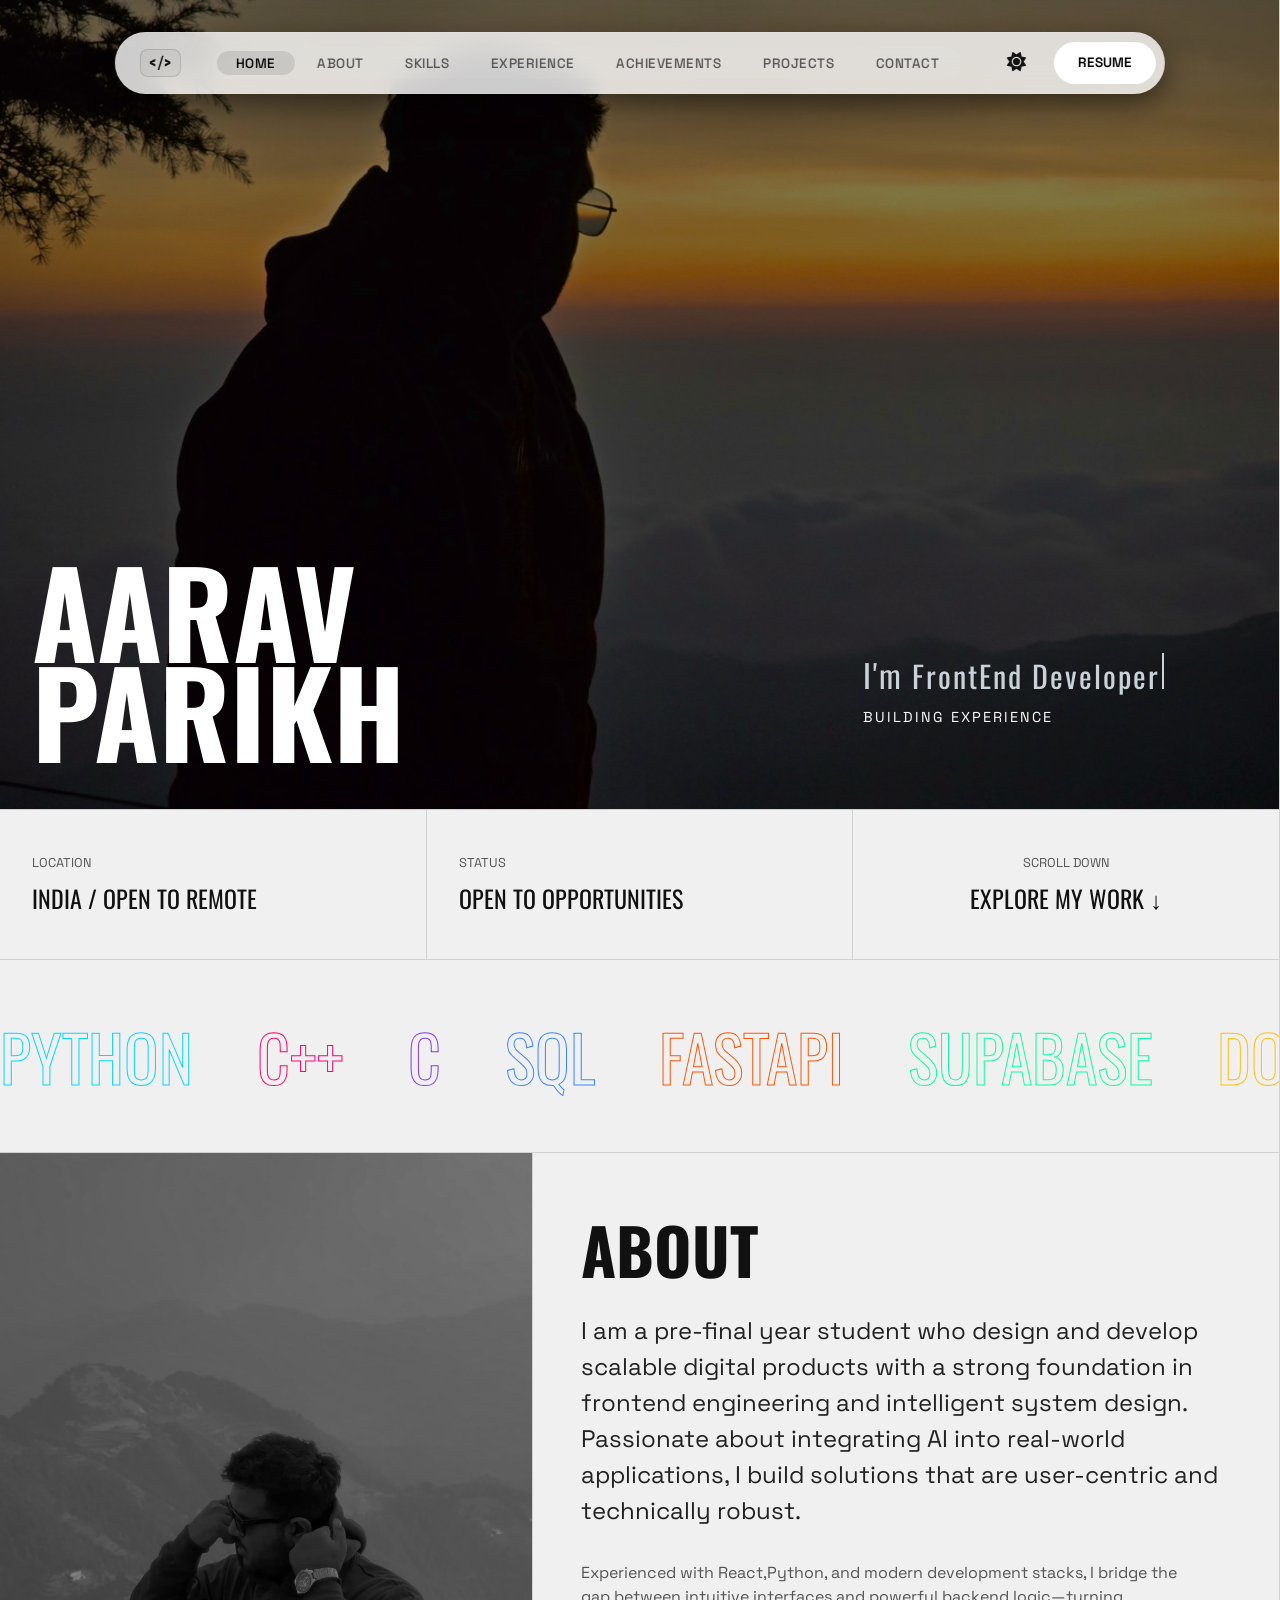
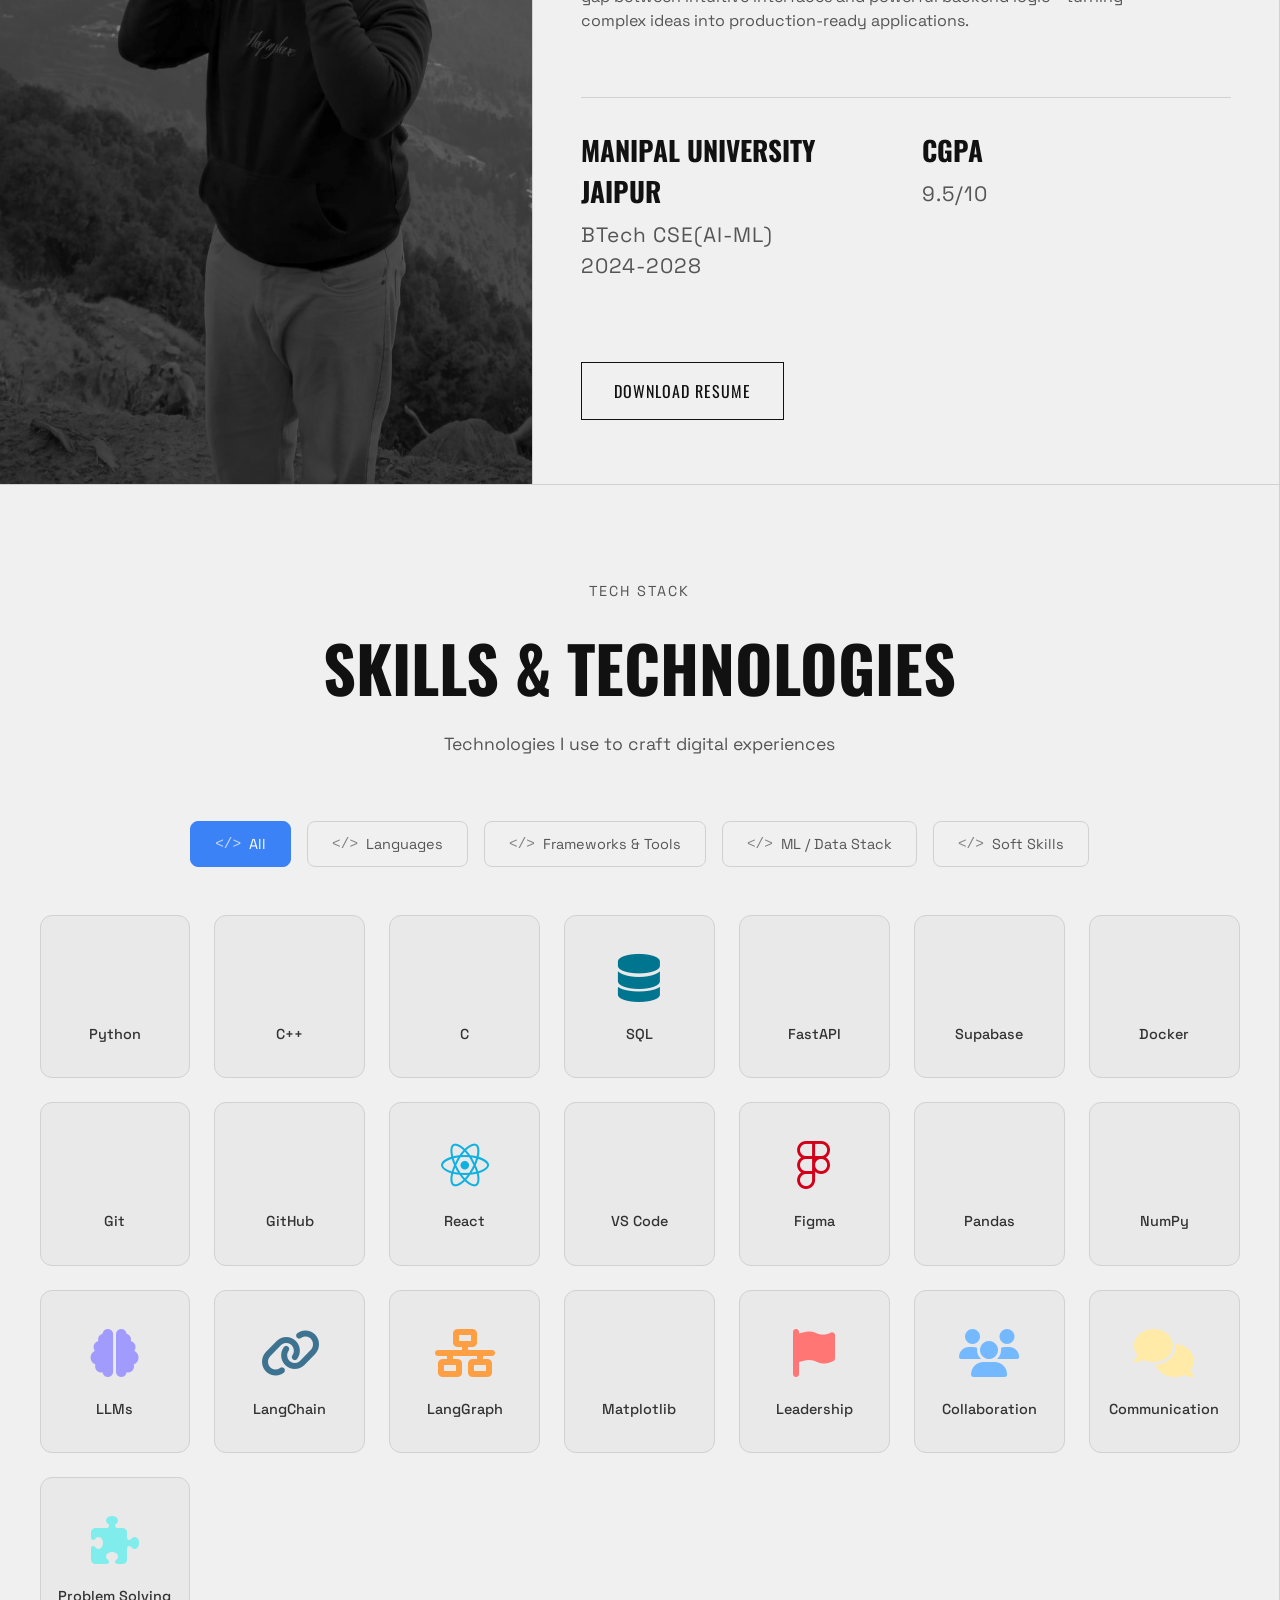
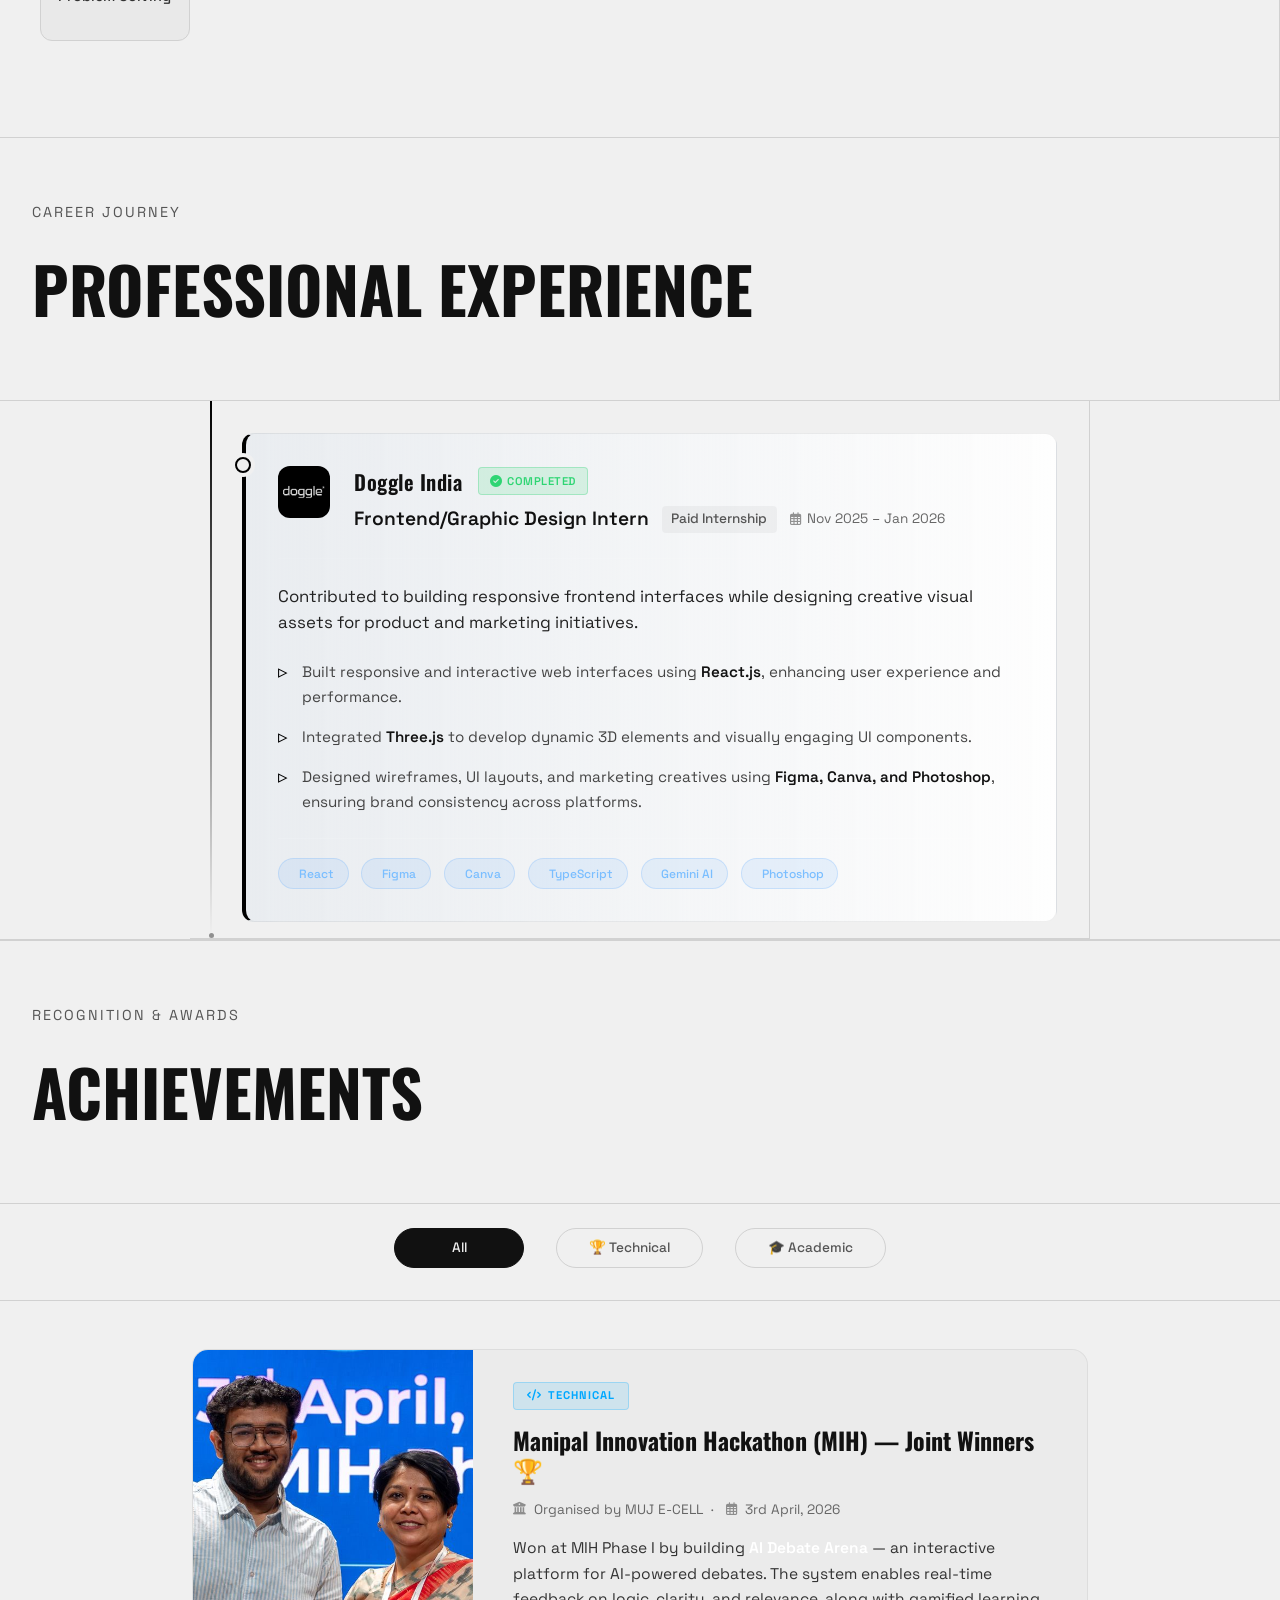
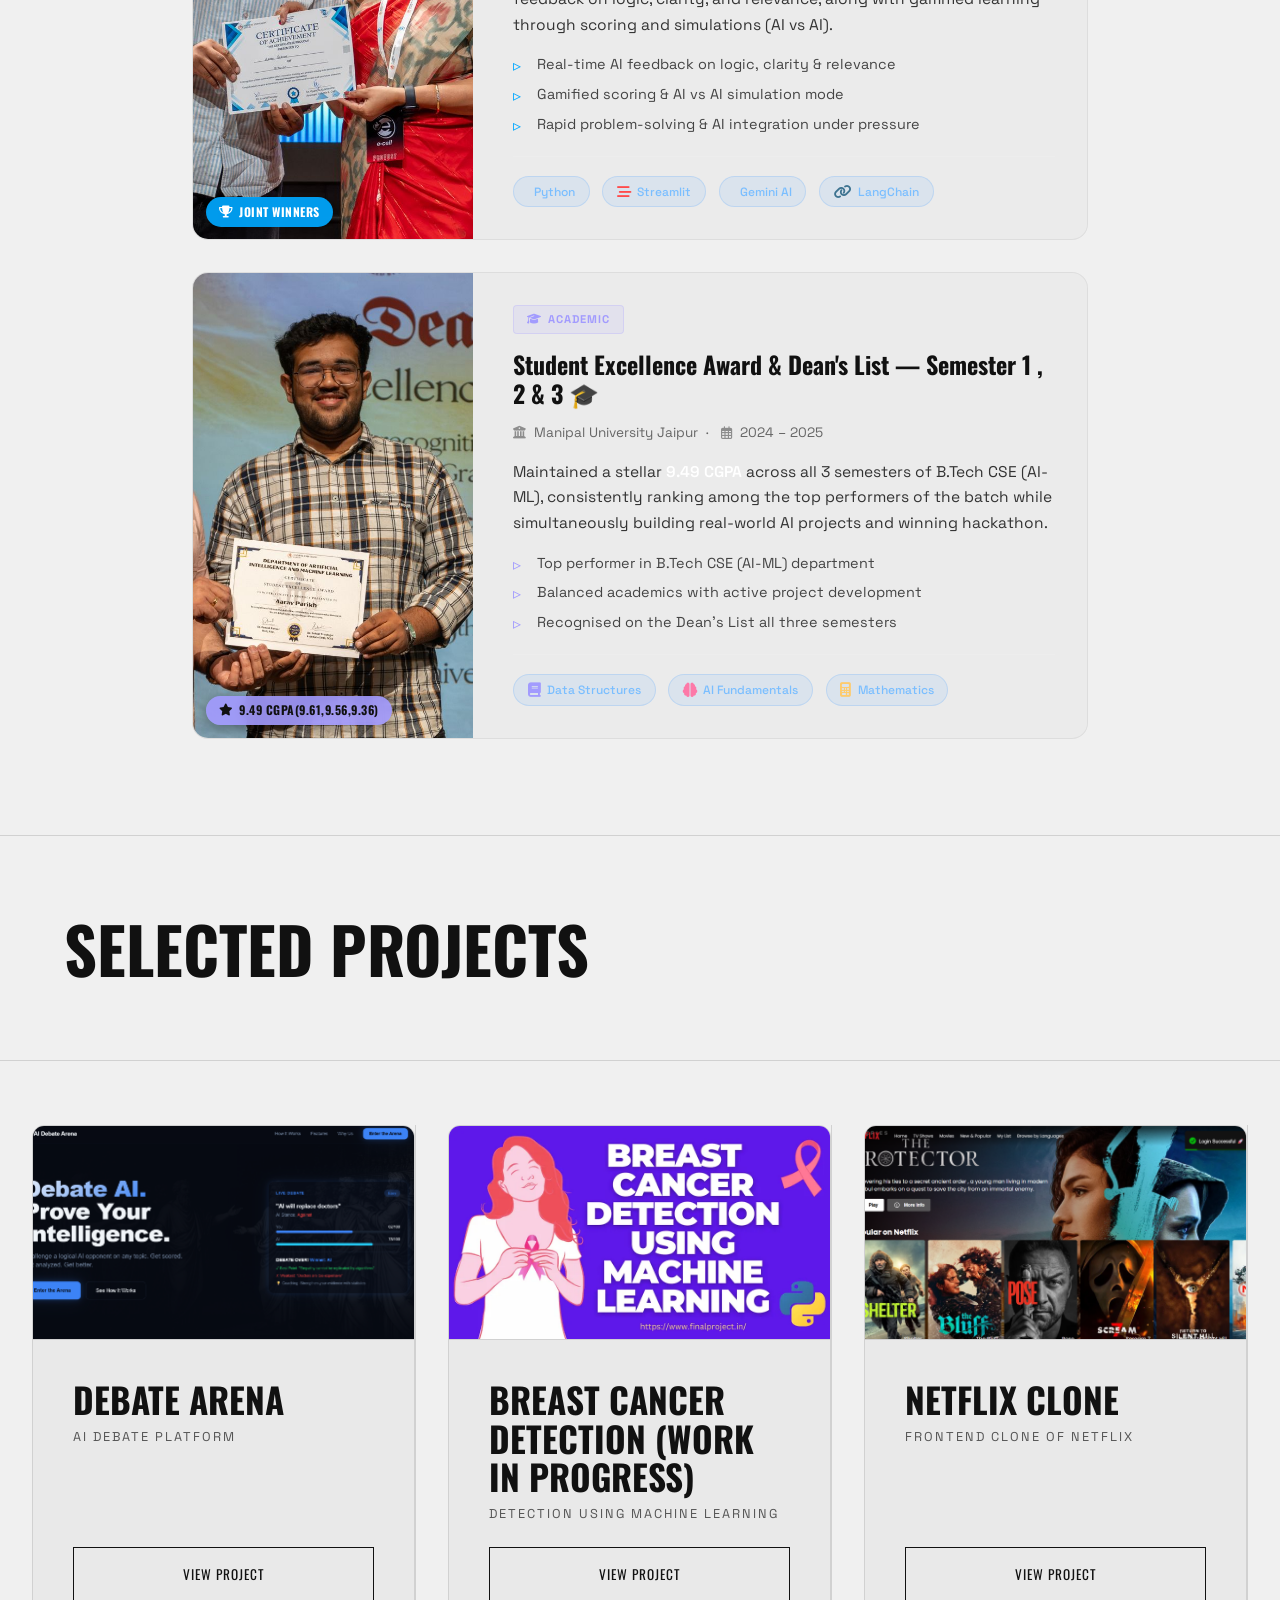
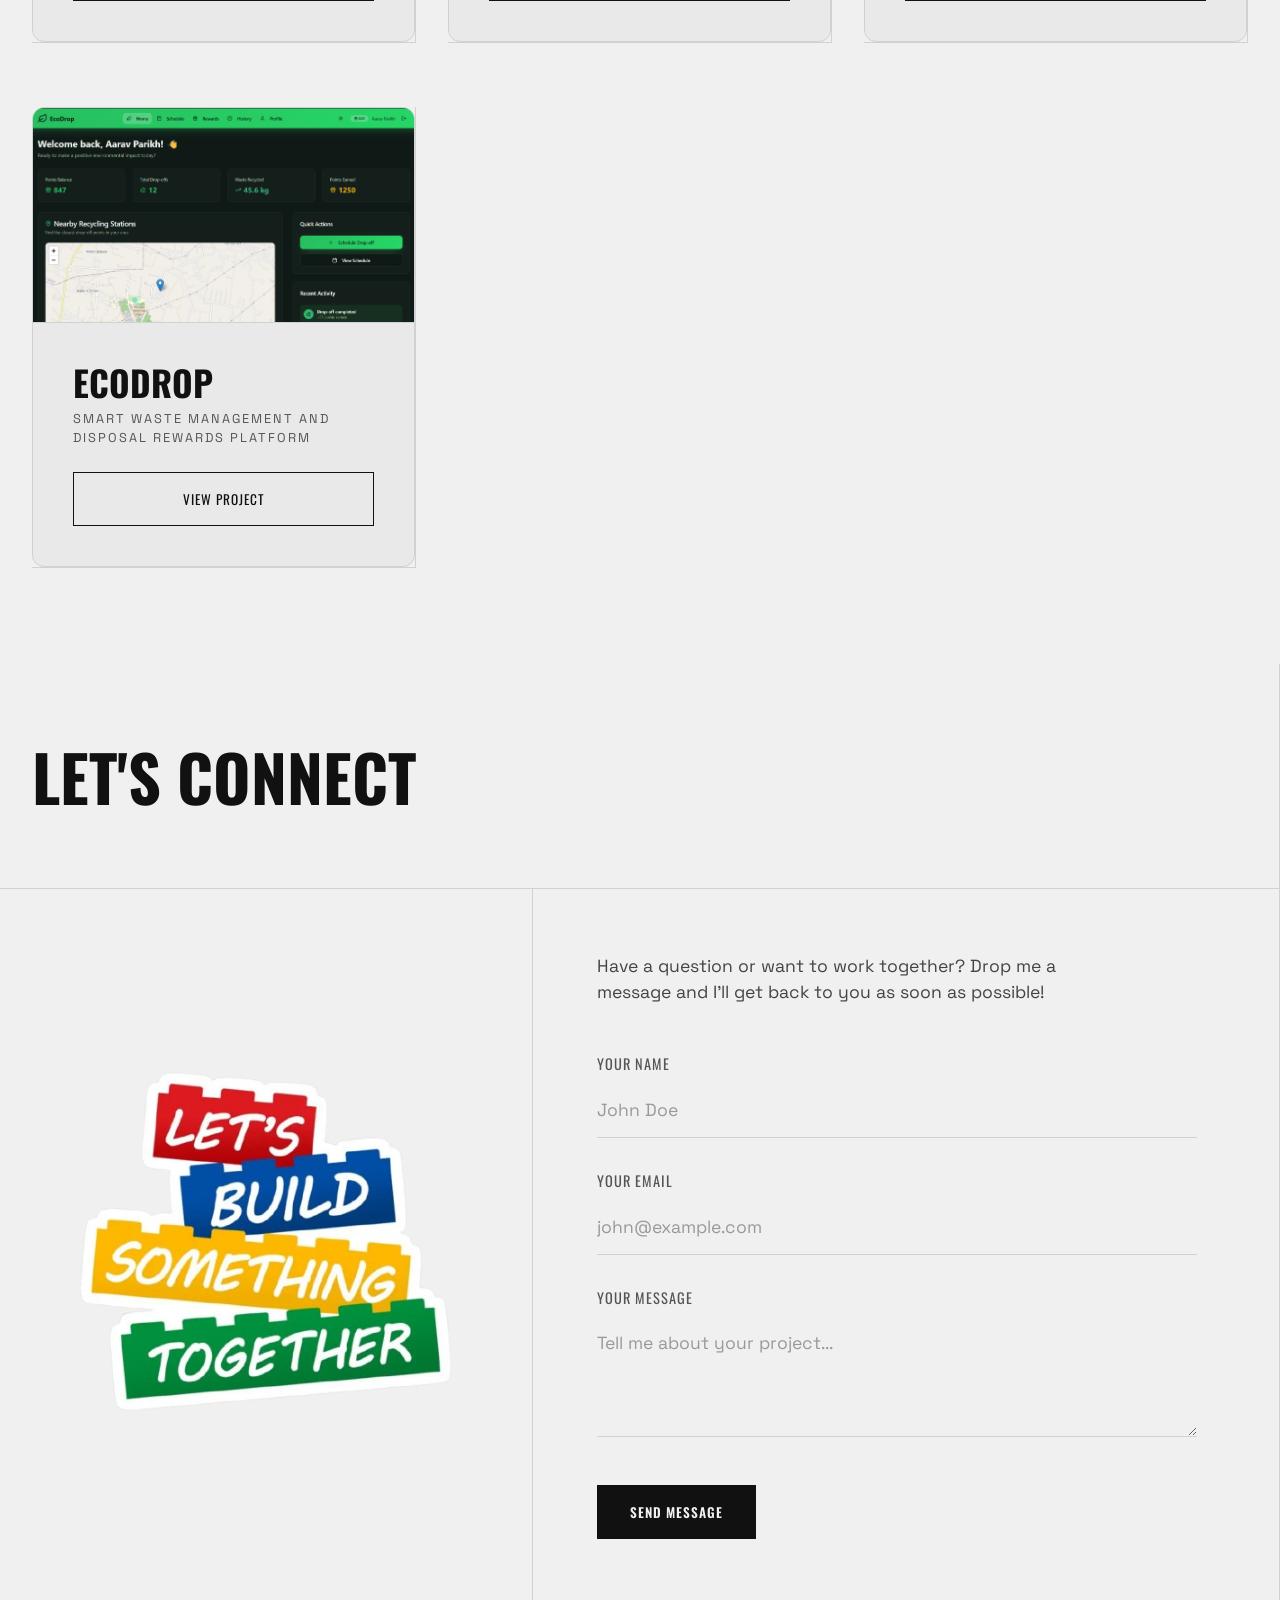
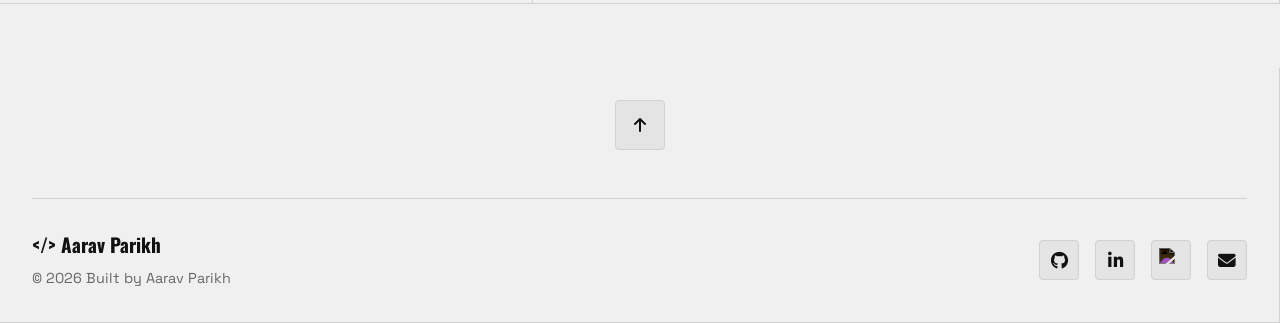
==== commit d481f62c: "CGPA upgrade and year" ====
--- a/index.html
+++ b/index.html
@@ -174,7 +174,7 @@
             <!-- About Content -->
             <div class="about-content span-7 reveal-text">
                 <h2>ABOUT</h2>
-                <p class="lead">I am a sophomore who design and develop scalable digital products with a strong
+                <p class="lead">I am a pre-final year student who design and develop scalable digital products with a strong
                     foundation in frontend engineering and intelligent system design. Passionate about integrating AI
                     into real-world applications, I build solutions that are user-centric and technically robust.</p>
                 <p>Experienced with React,Python, and modern development stacks, I bridge the gap between intuitive
@@ -191,7 +191,7 @@
                     </div>
                     <div class="stat-box">
                         <h3>CGPA</h3>
-                        <p>9.49/10</p>
+                        <p>9.5/10</p>
                     </div>
                 </div>
 
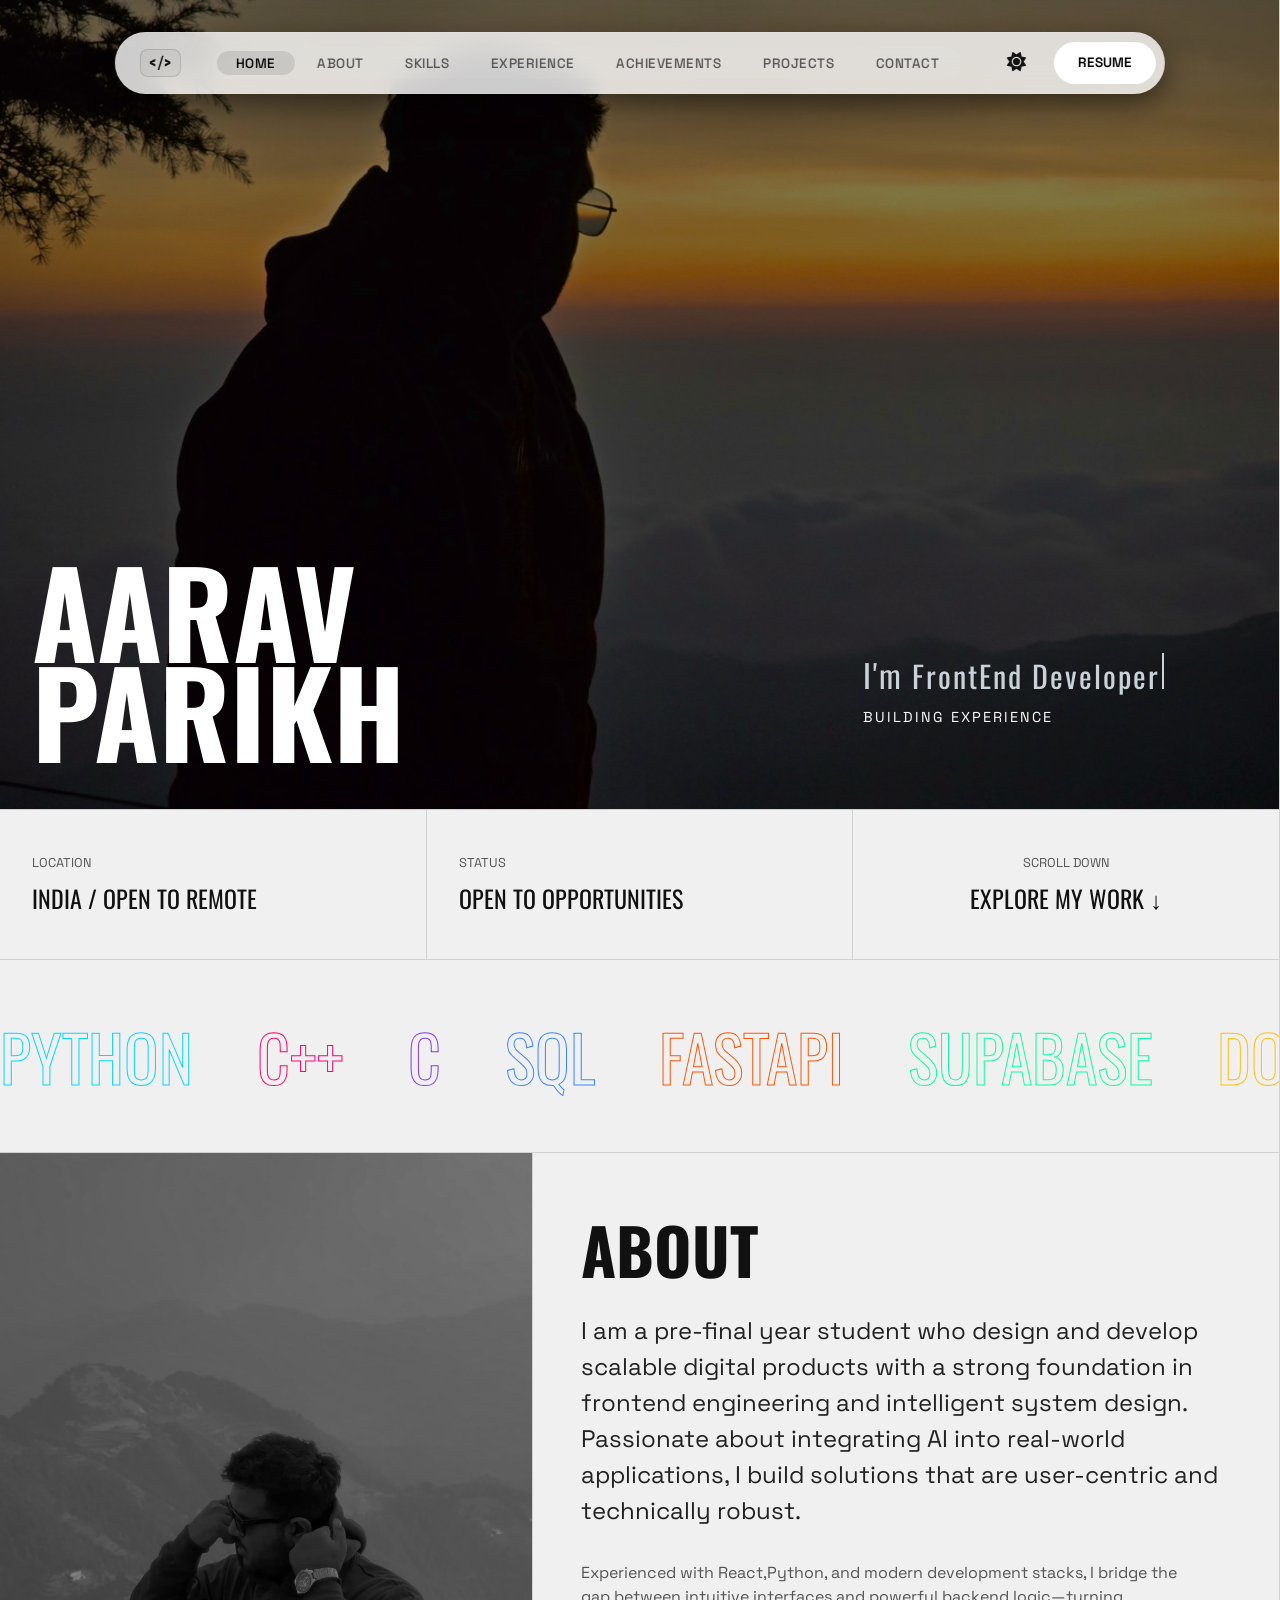
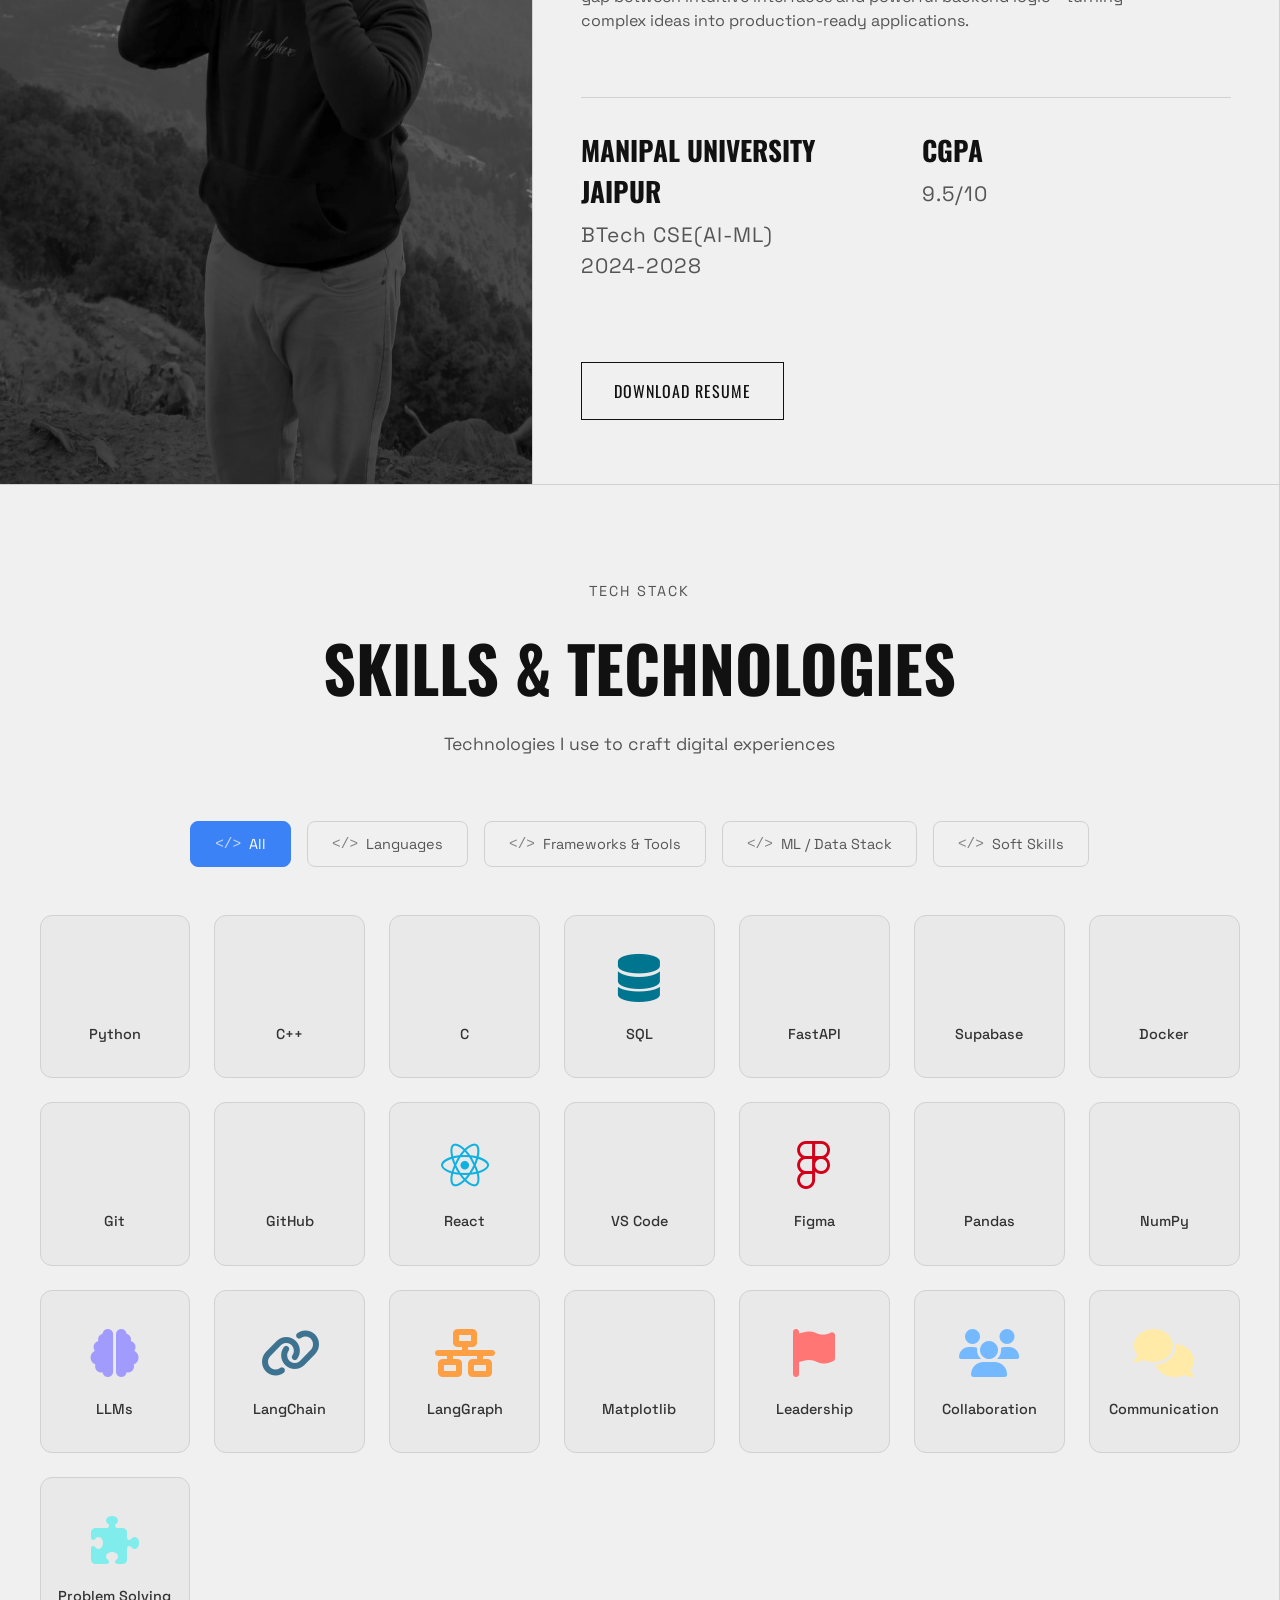
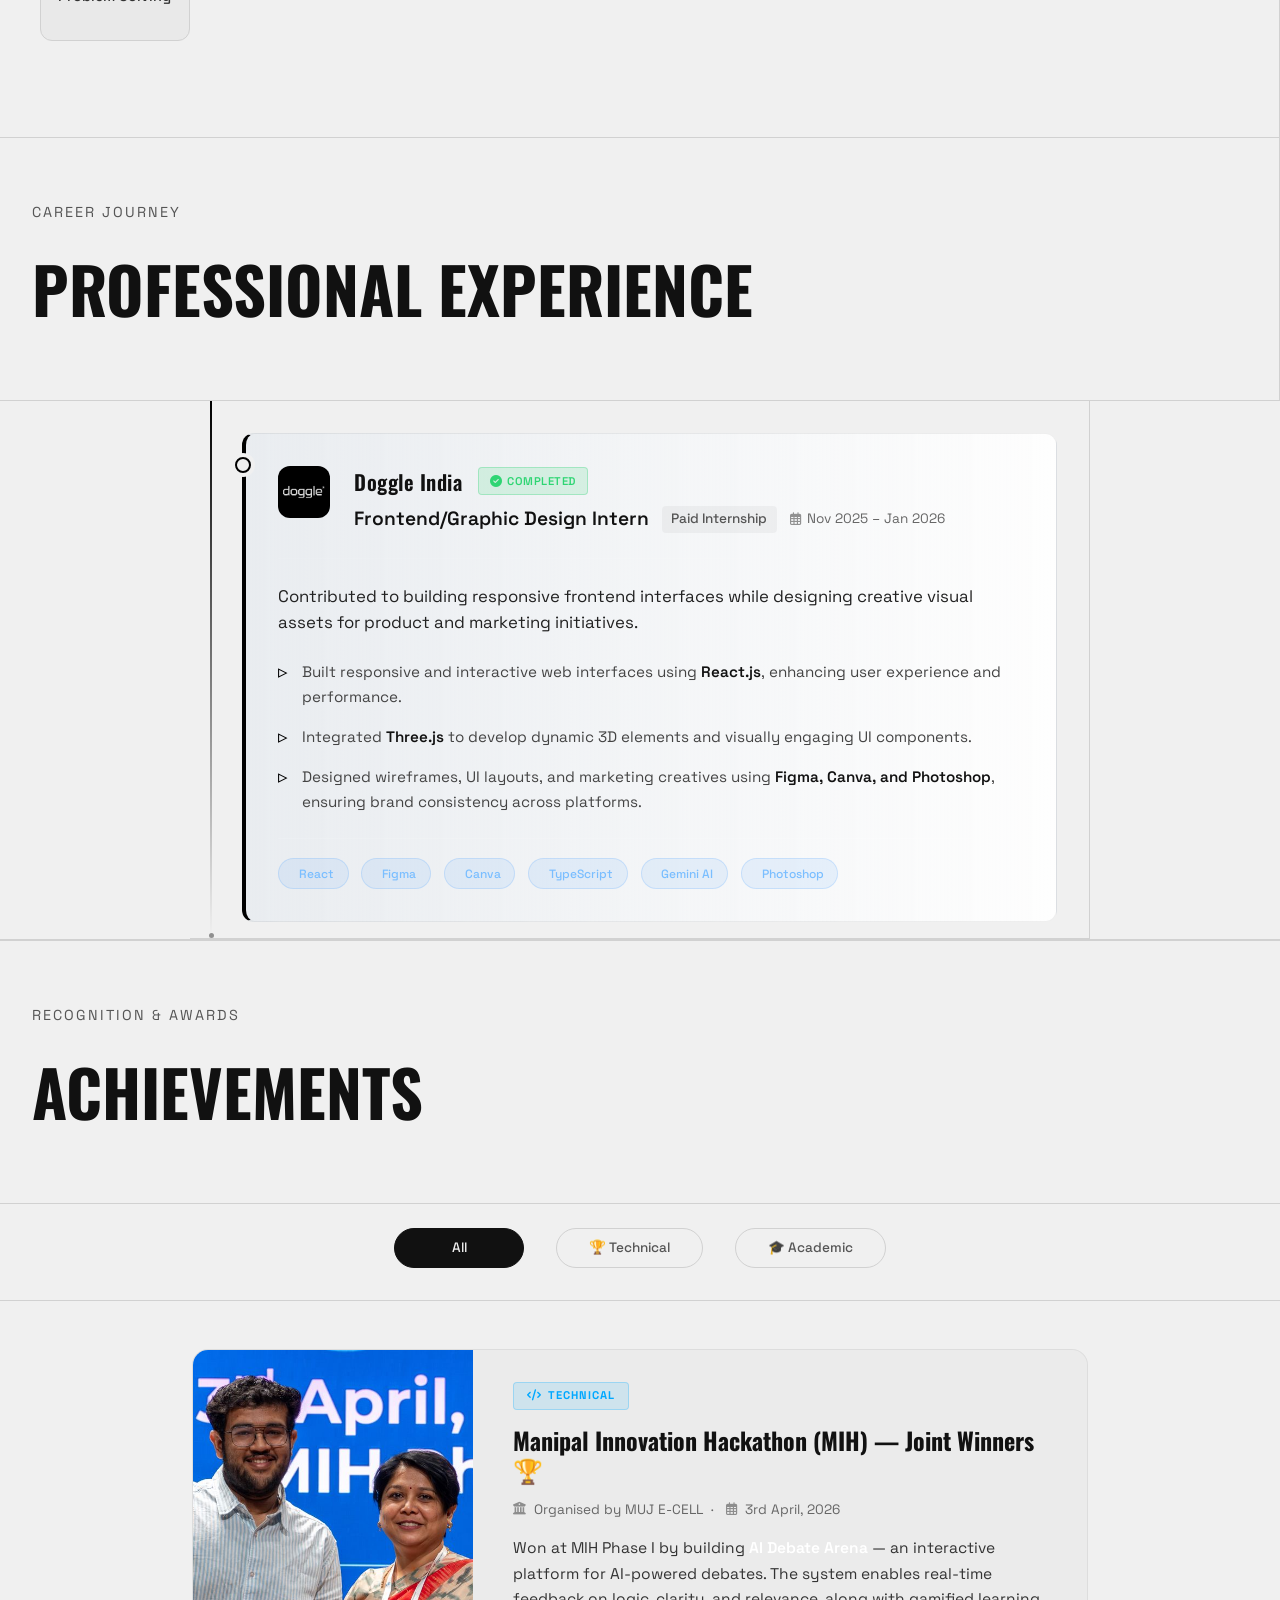
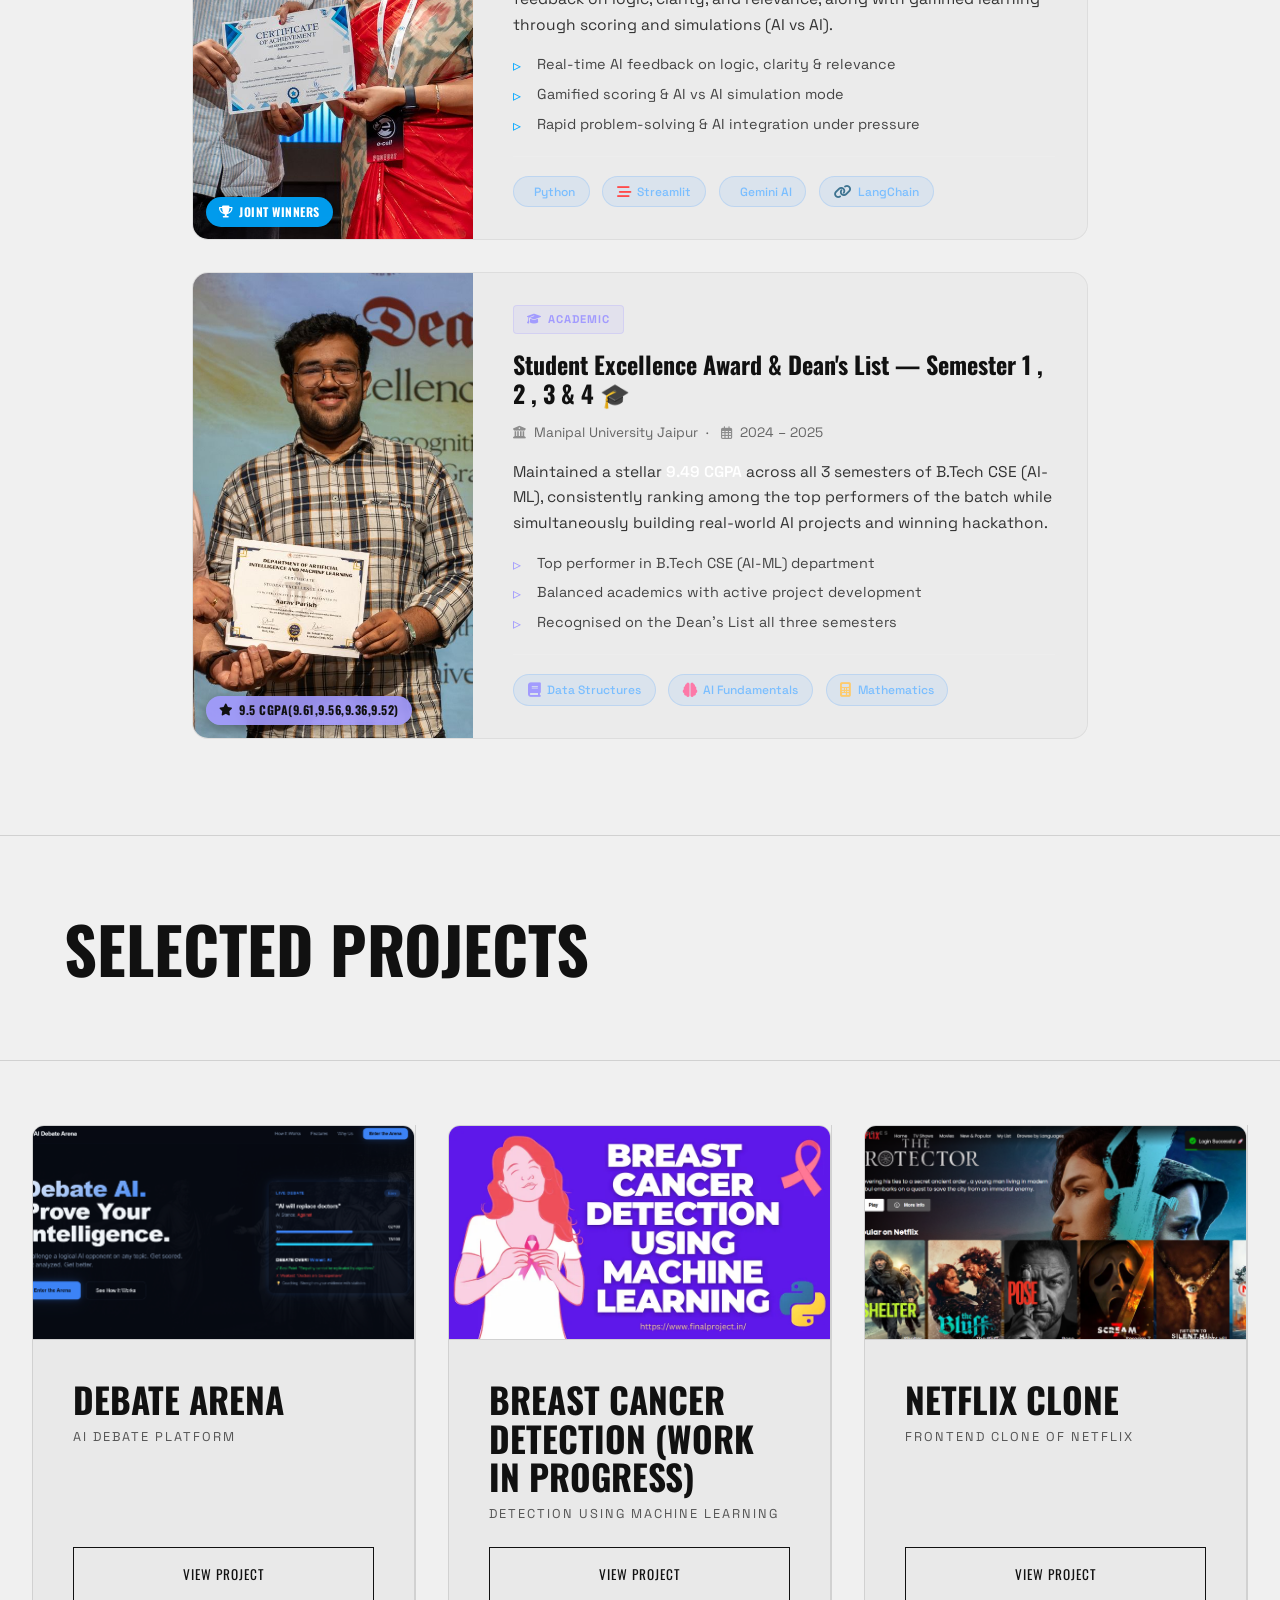
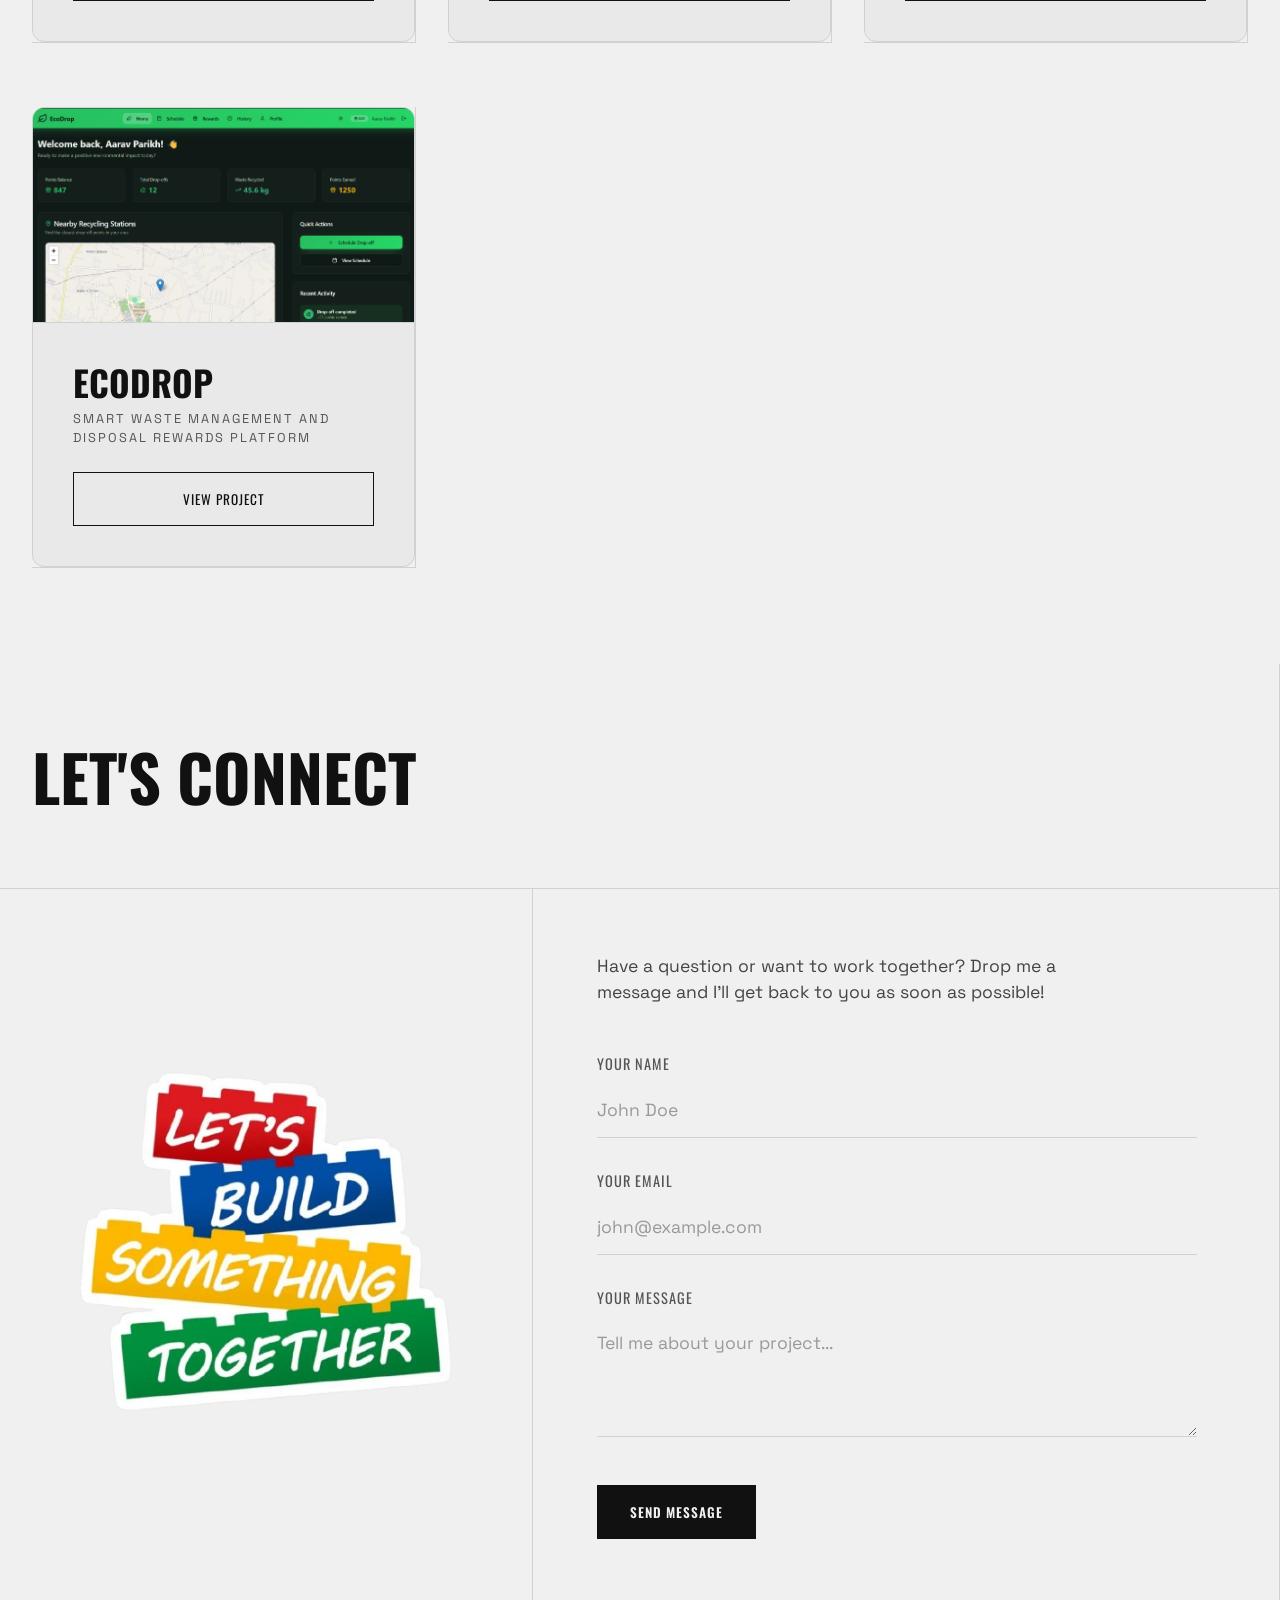
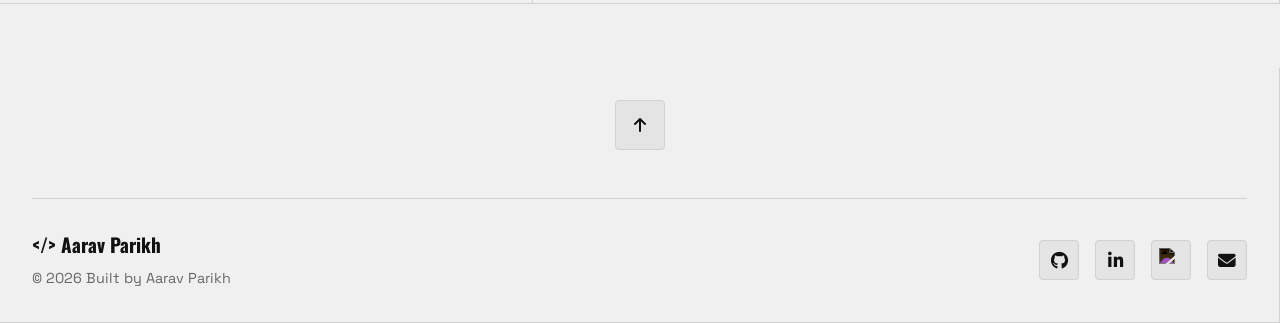
==== commit e8b13f5e: "updated deans list" ====
--- a/index.html
+++ b/index.html
@@ -533,7 +533,7 @@
                                 data-caption="Dean's Excellence Award — Manipal University Jaipur 🎓">
                             <div class="achievement-photo-badge academic">
                                 <i class="fas fa-star"></i>
-                                <span>9.49 CGPA(9.61,9.56,9.36)</span>
+                                <span>9.5 CGPA(9.61,9.56,9.36,9.52)</span>
                             </div>
                         </div>
                     </div>
@@ -543,8 +543,8 @@
                             <i class="fas fa-graduation-cap"></i> Academic
                         </div>
 
-                        <h3 class="achievement-title">Student Excellence Award &amp; Dean's List — Semester 1 , 2 &amp;
-                            3 🎓</h3>
+                        <h3 class="achievement-title">Student Excellence Award &amp; Dean's List — Semester 1 , 2 ,
+                            3 &amp; 4 🎓</h3>
                         <p class="achievement-organizer">
                             <i class="fas fa-university"></i> Manipal University Jaipur &nbsp;·&nbsp;
                             <i class="far fa-calendar-alt"></i> 2024 – 2025
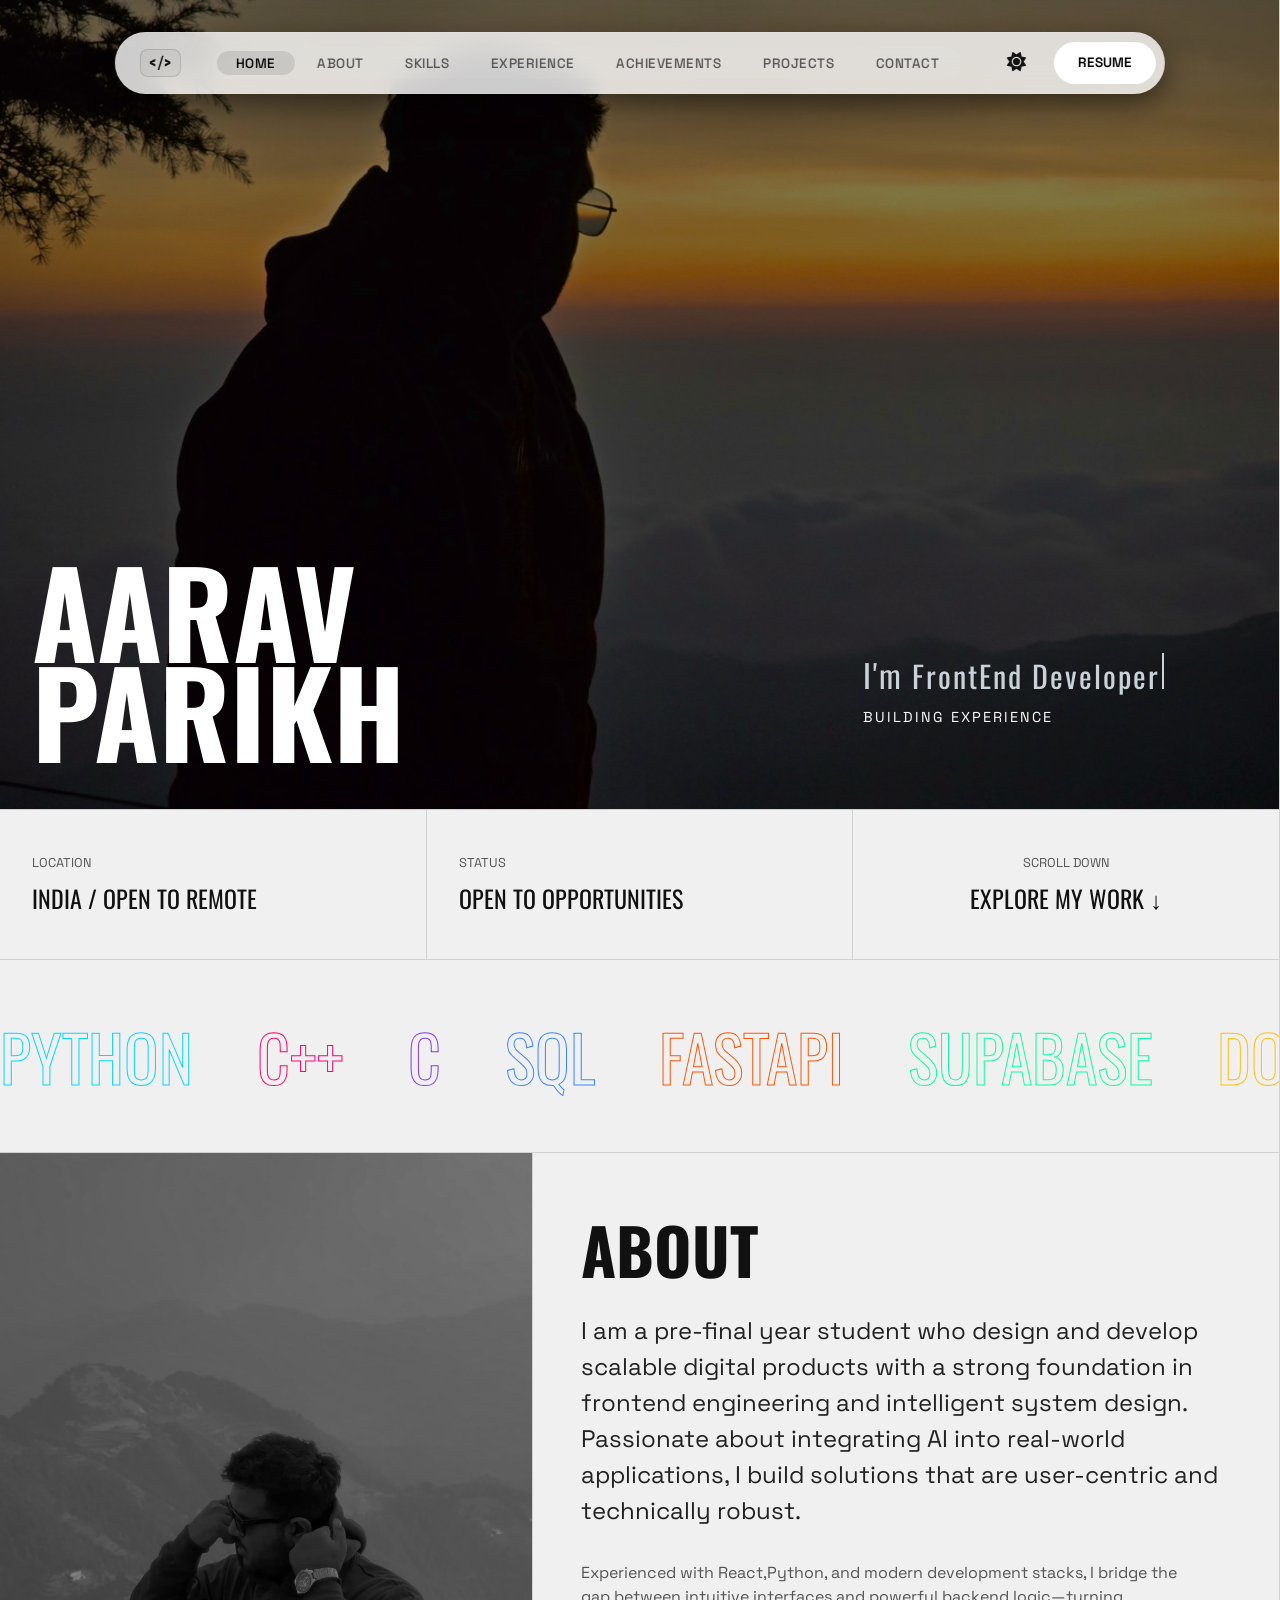
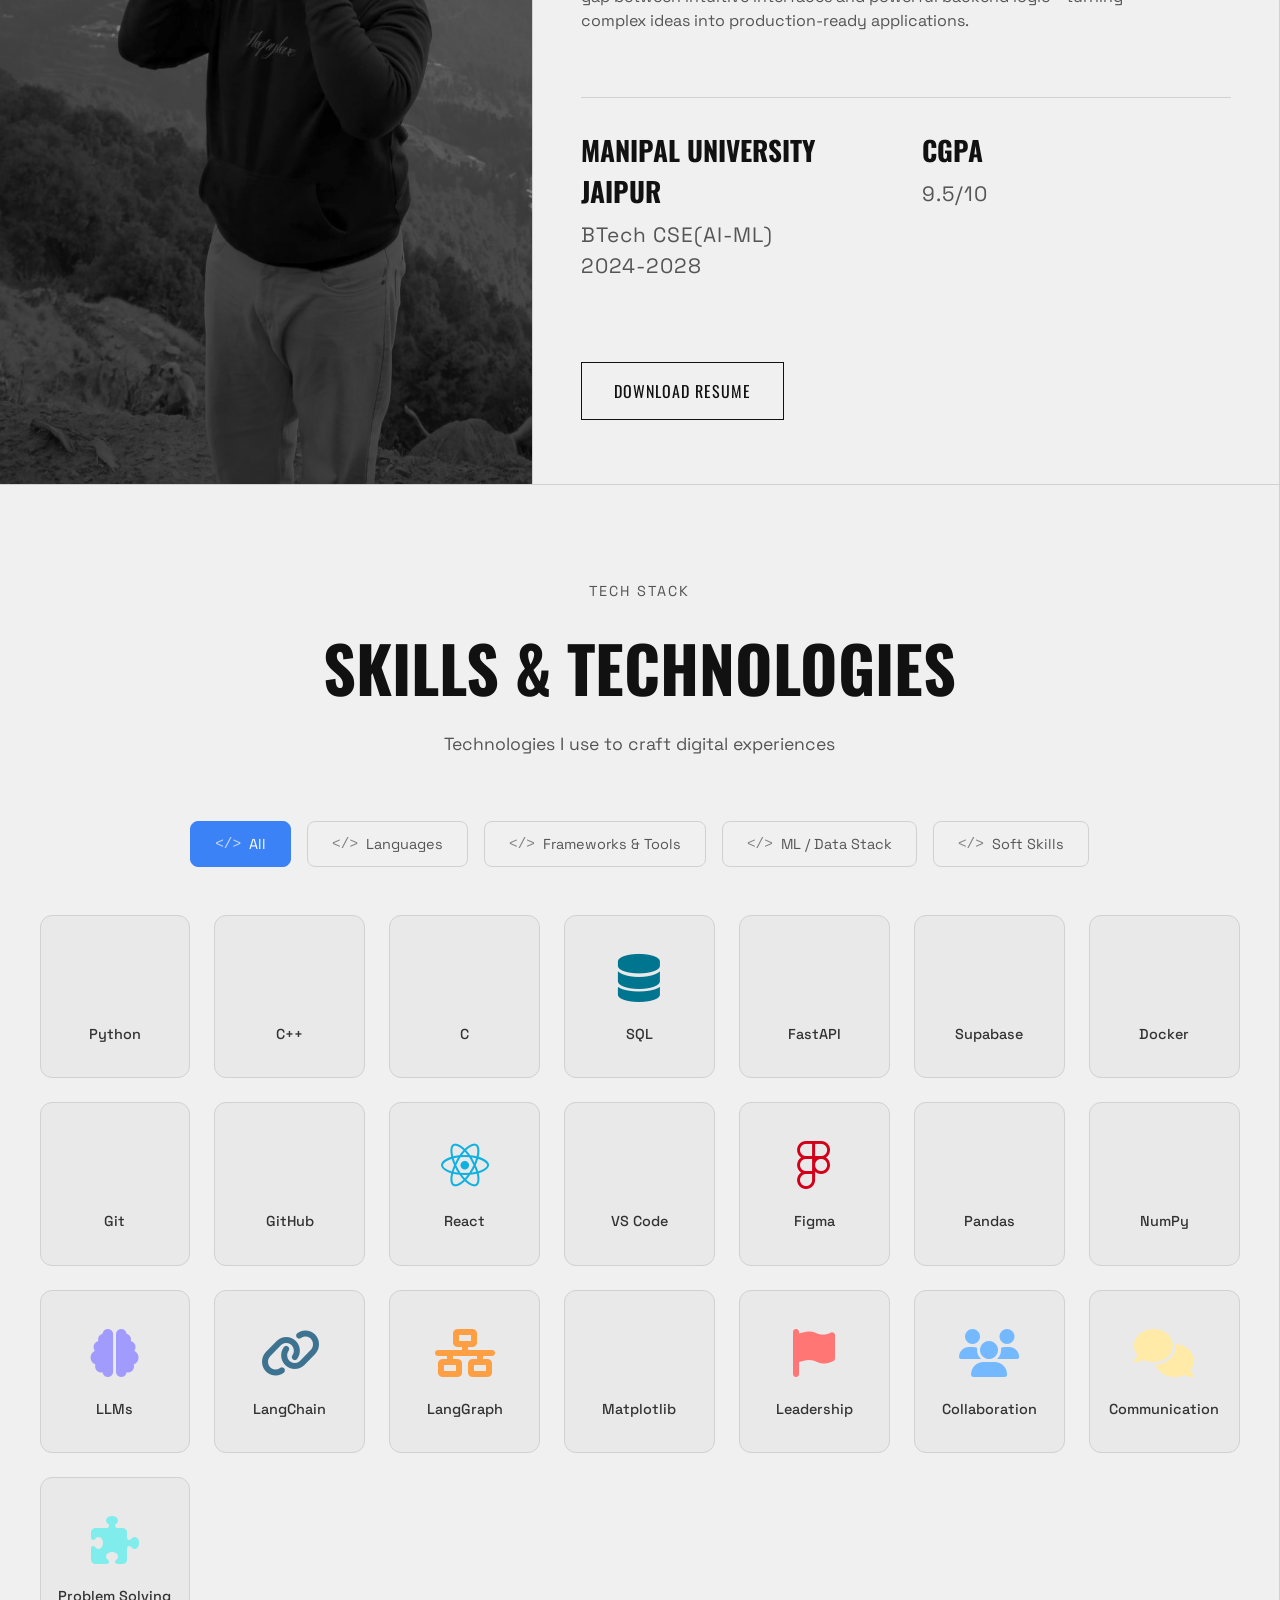
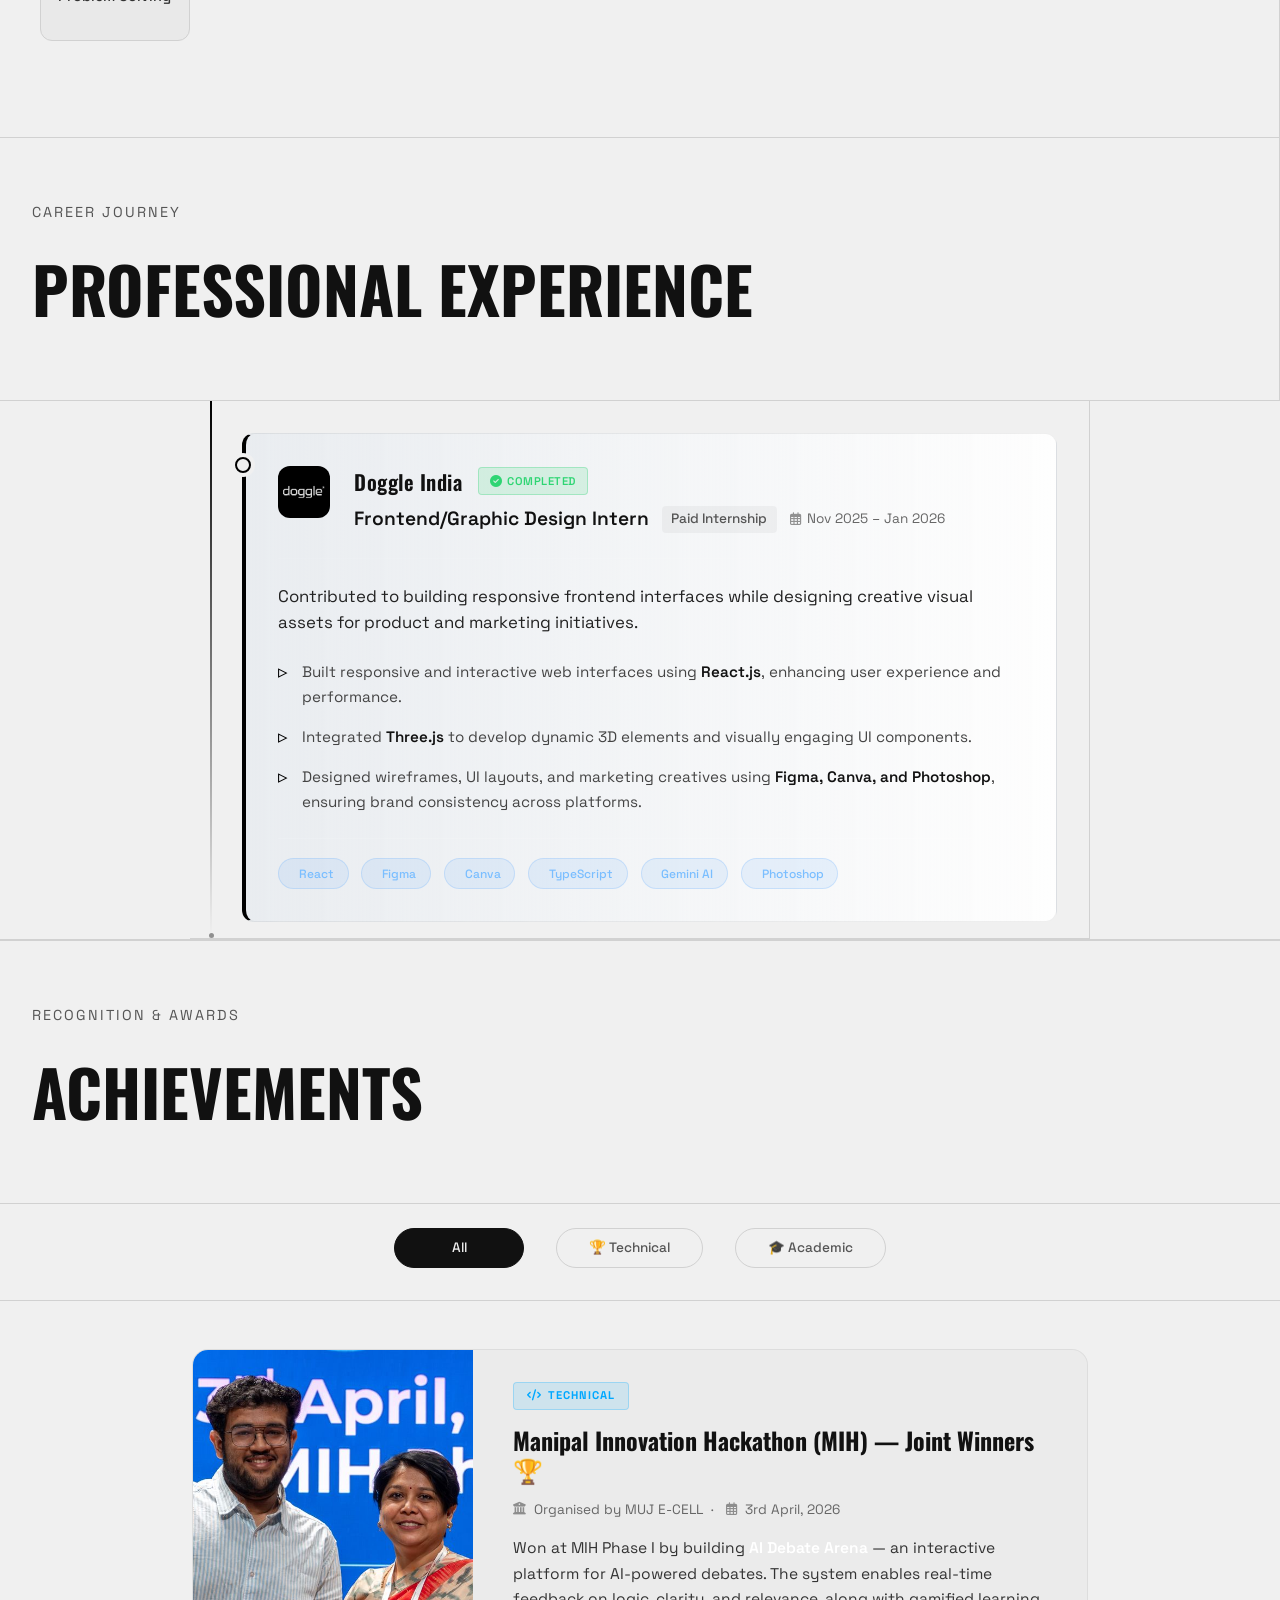
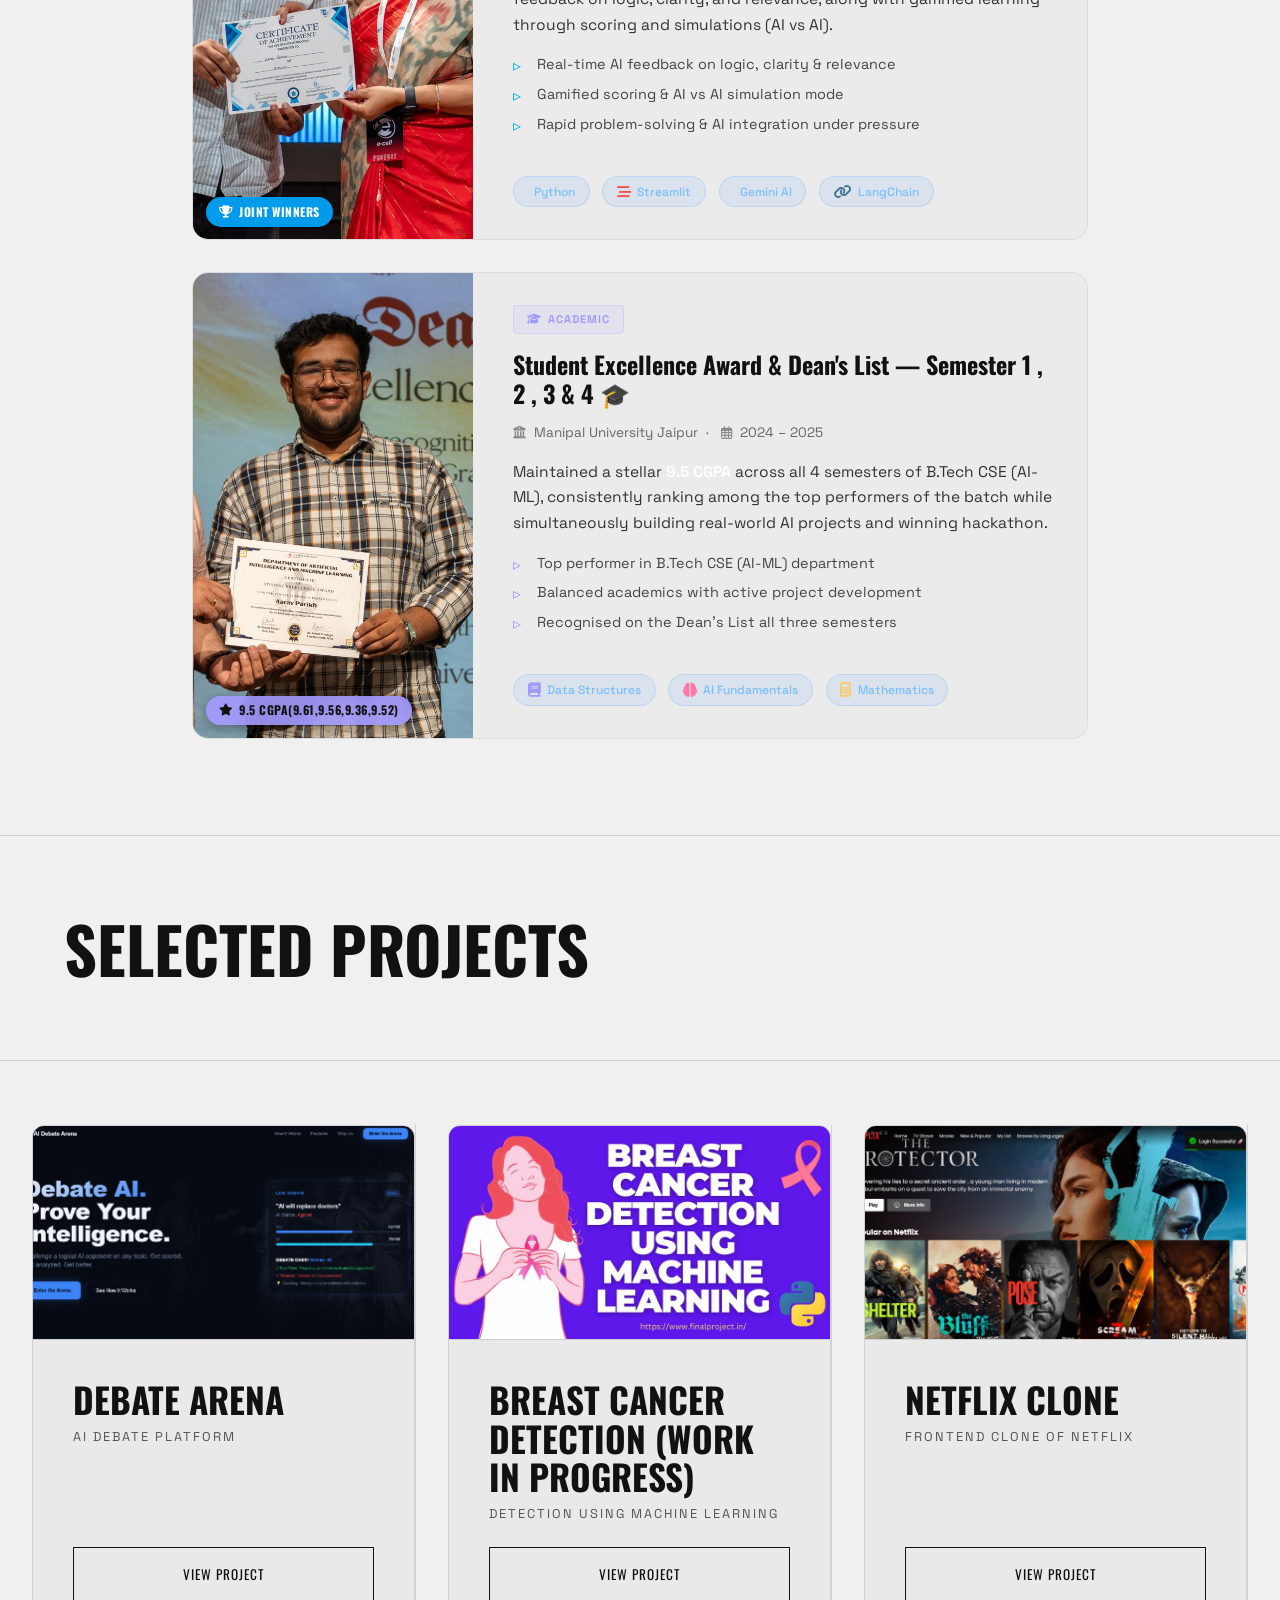
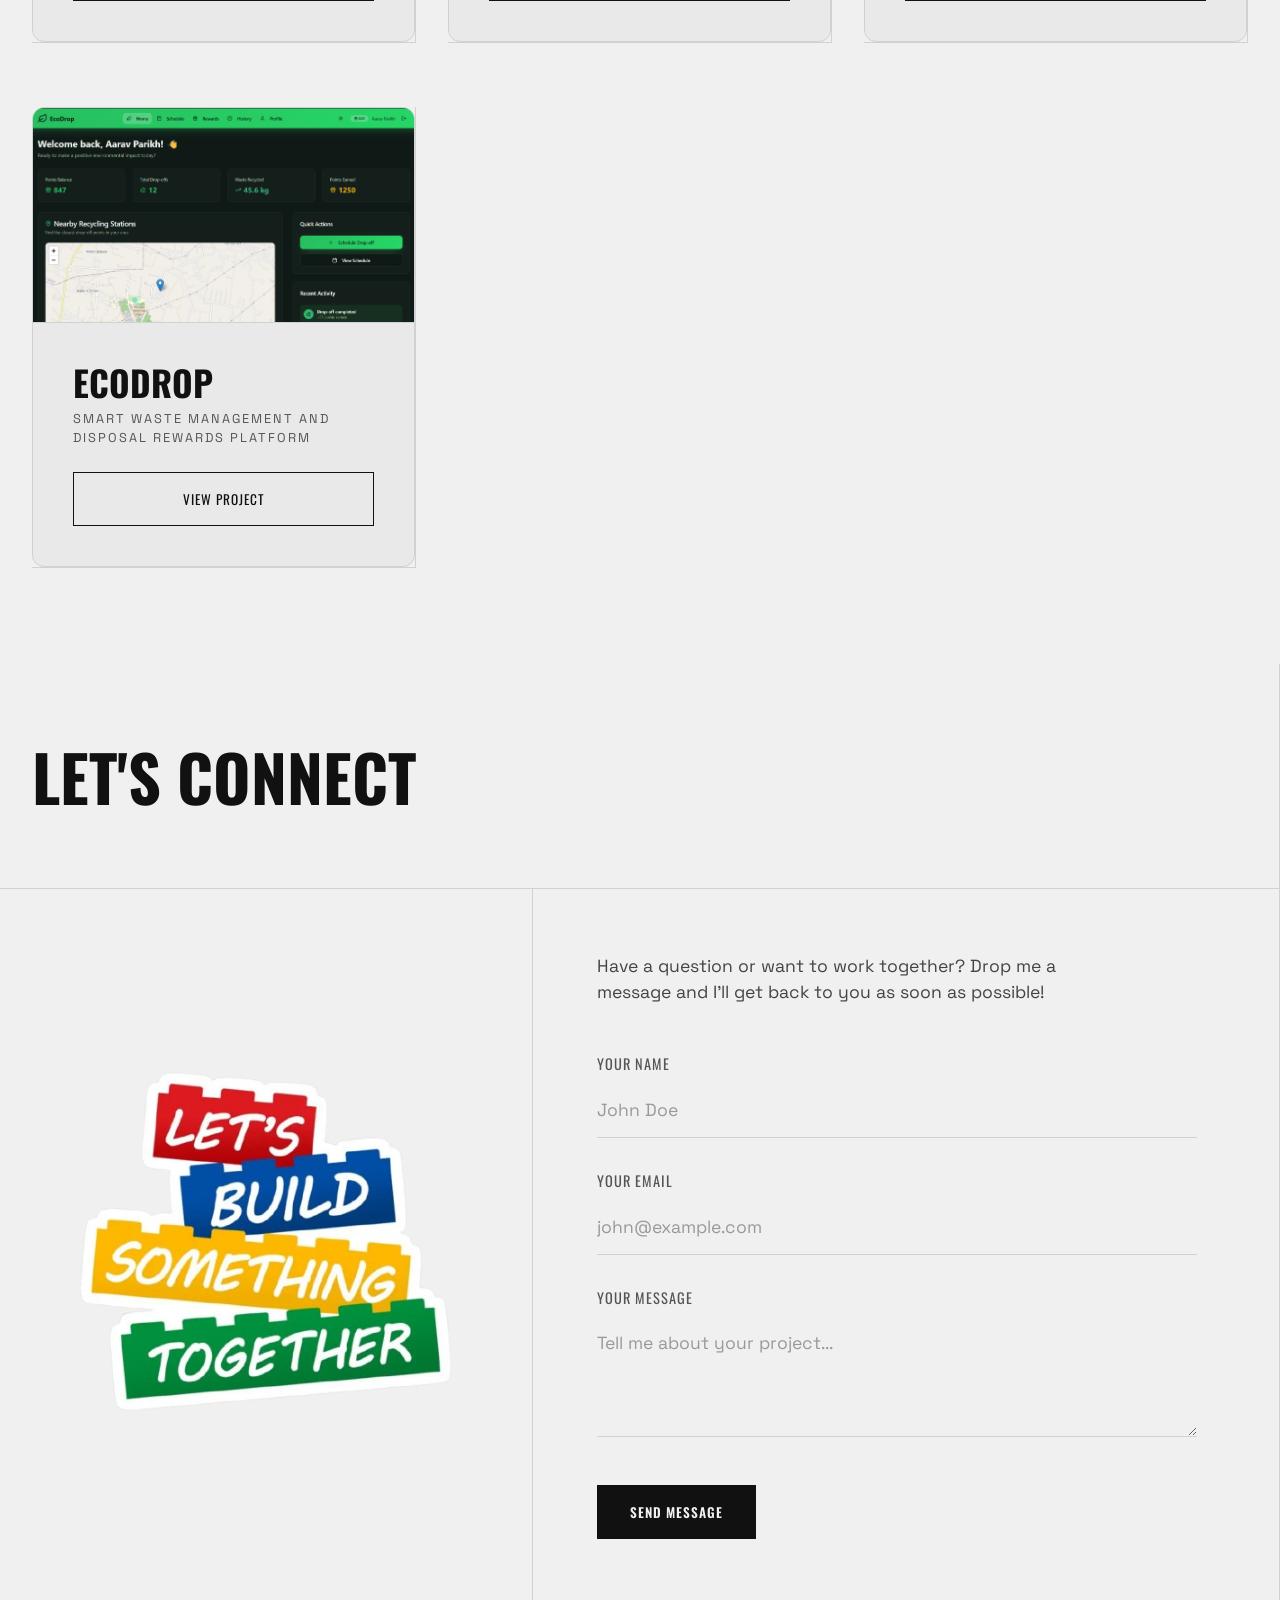
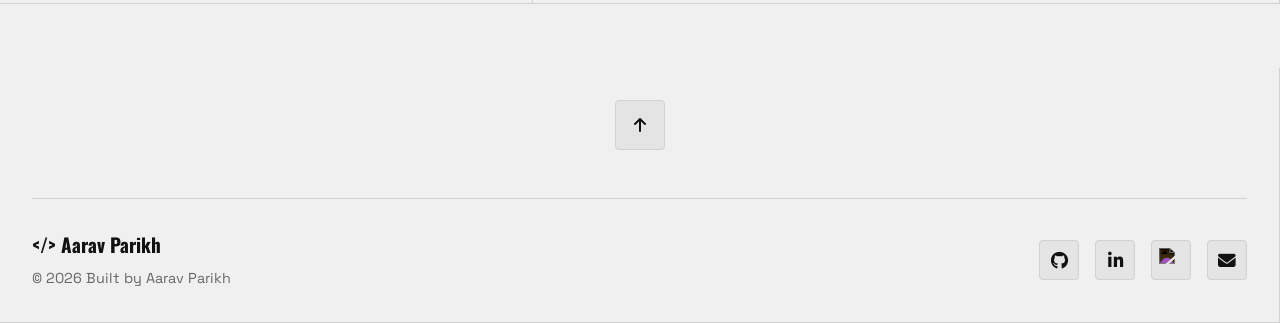
==== commit 6fae954c: "commit3" ====
--- a/index.html
+++ b/index.html
@@ -551,7 +551,7 @@
                         </p>
 
                         <p class="achievement-desc">
-                            Maintained a stellar <strong>9.49 CGPA</strong> across all 3 semesters of B.Tech CSE
+                            Maintained a stellar <strong>9.5 CGPA</strong> across all 4 semesters of B.Tech CSE
                             (AI-ML),
                             consistently ranking among the top performers of the batch while simultaneously
                             building real-world AI projects and winning hackathon.
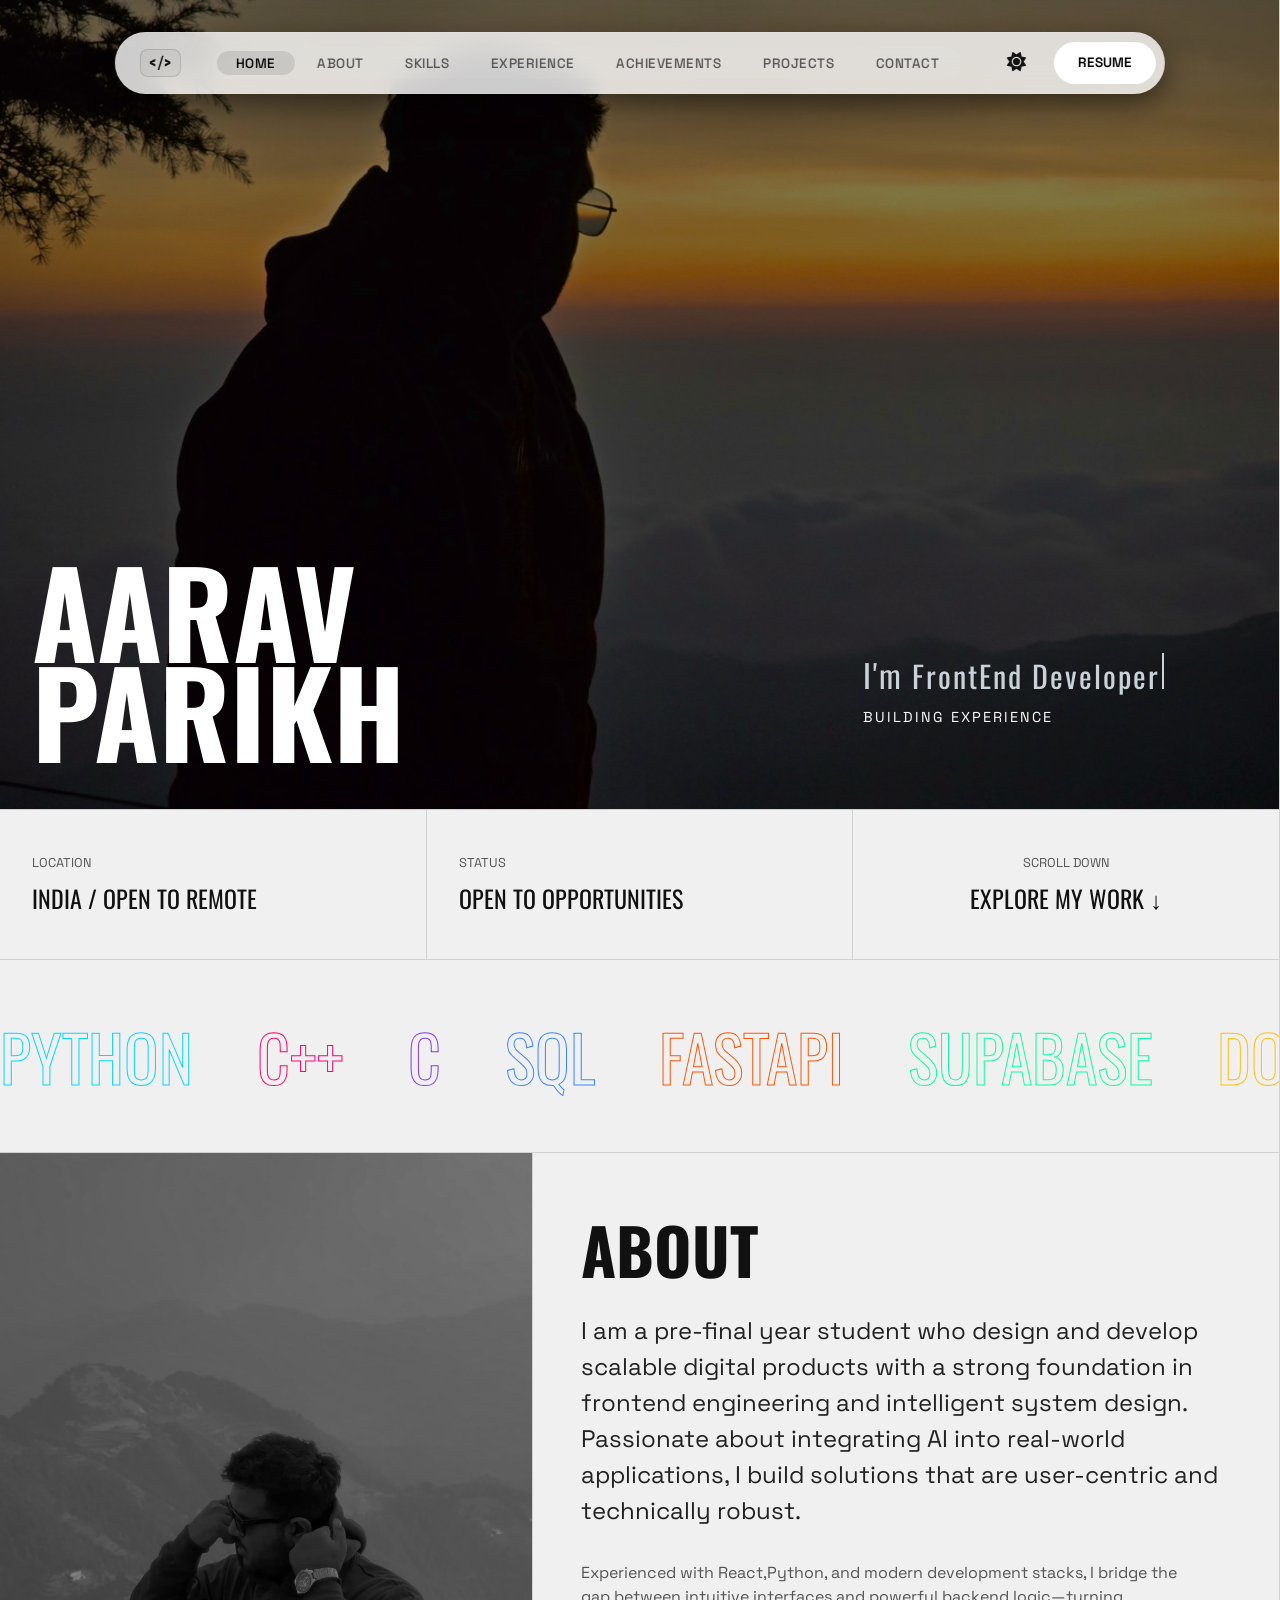
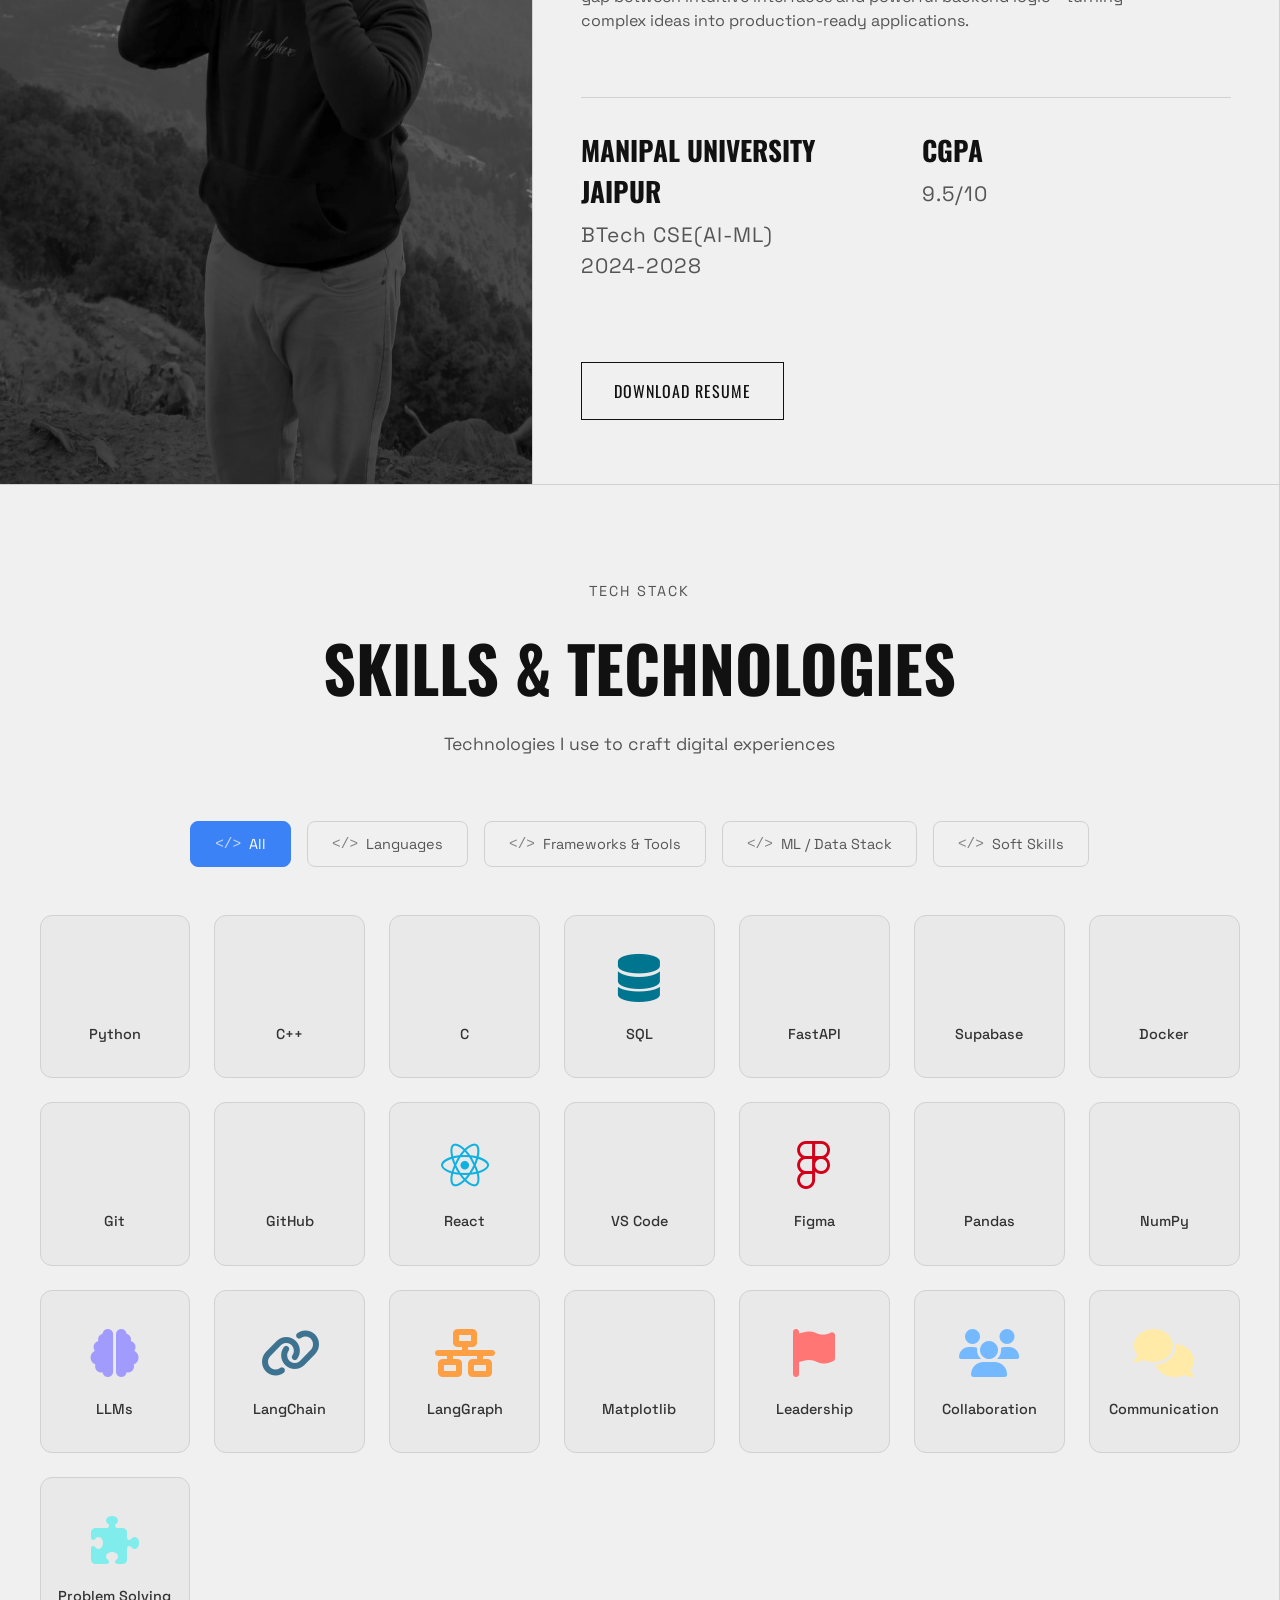
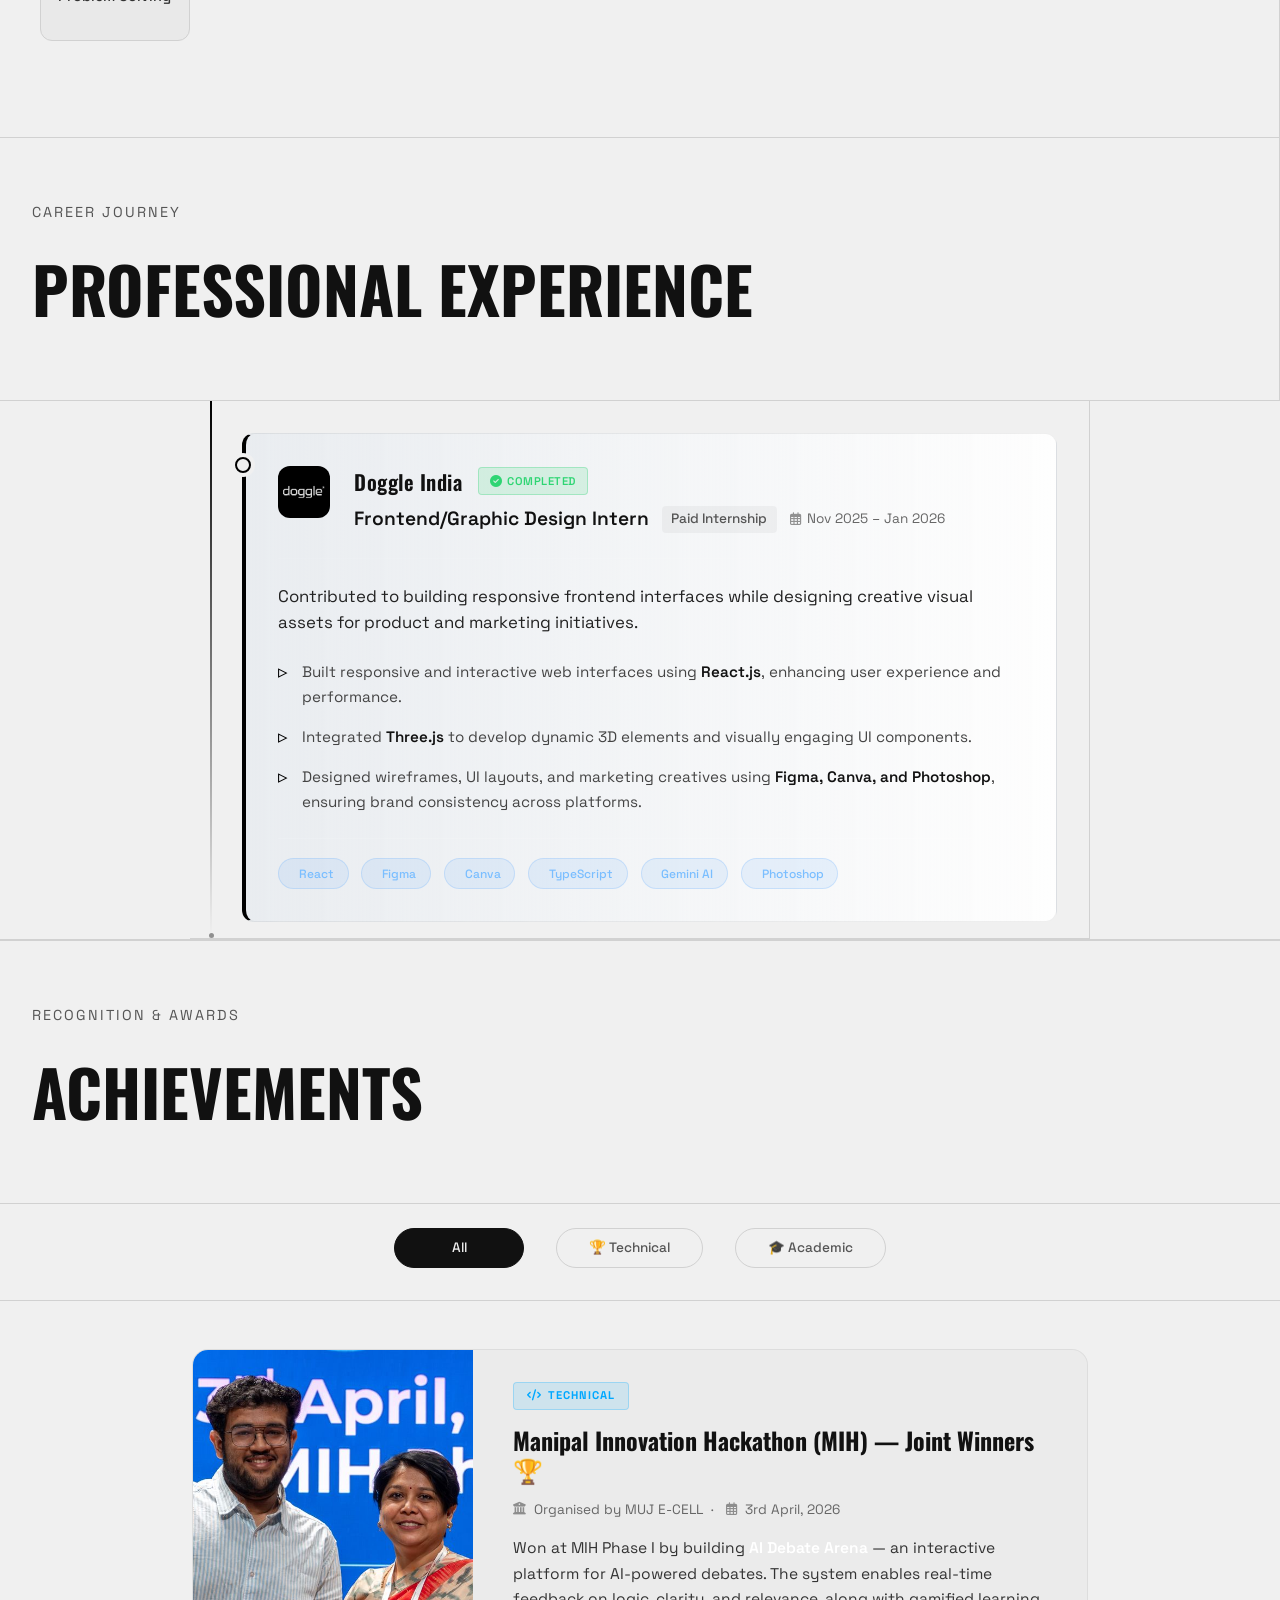
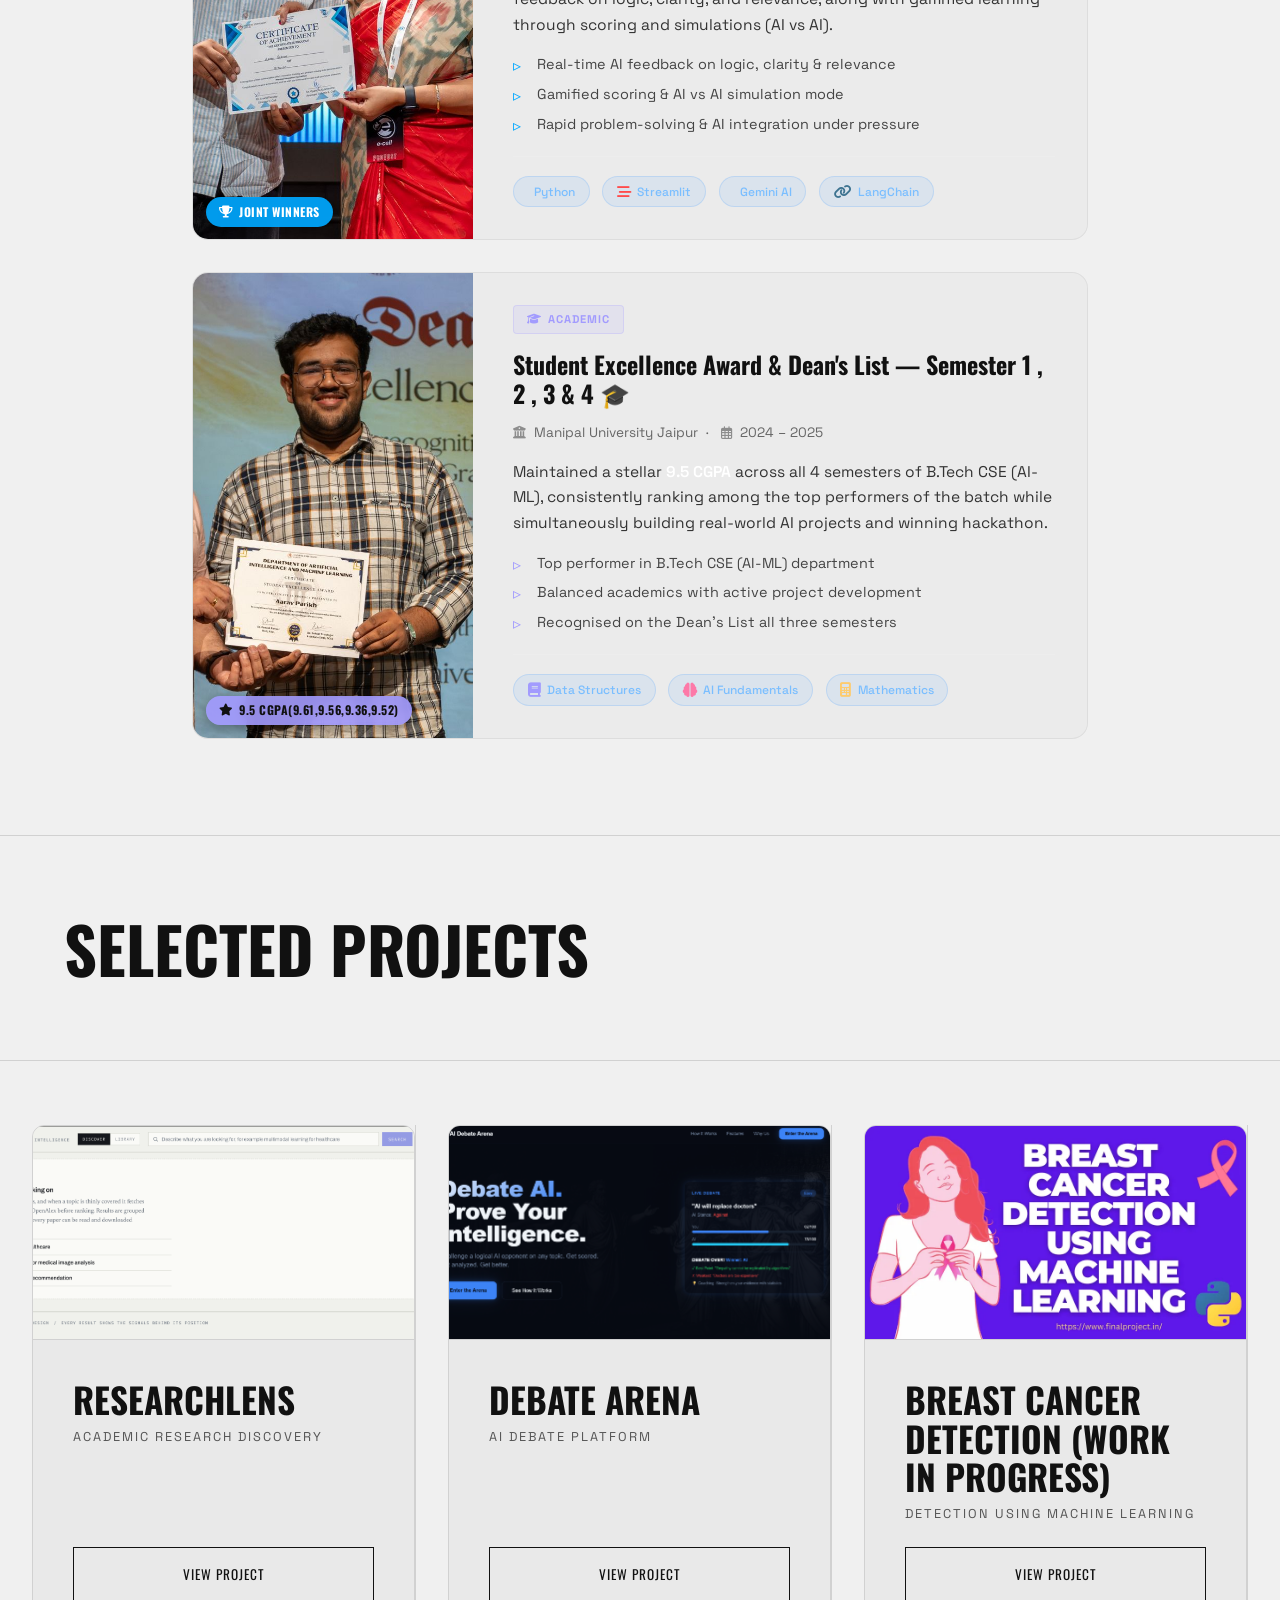
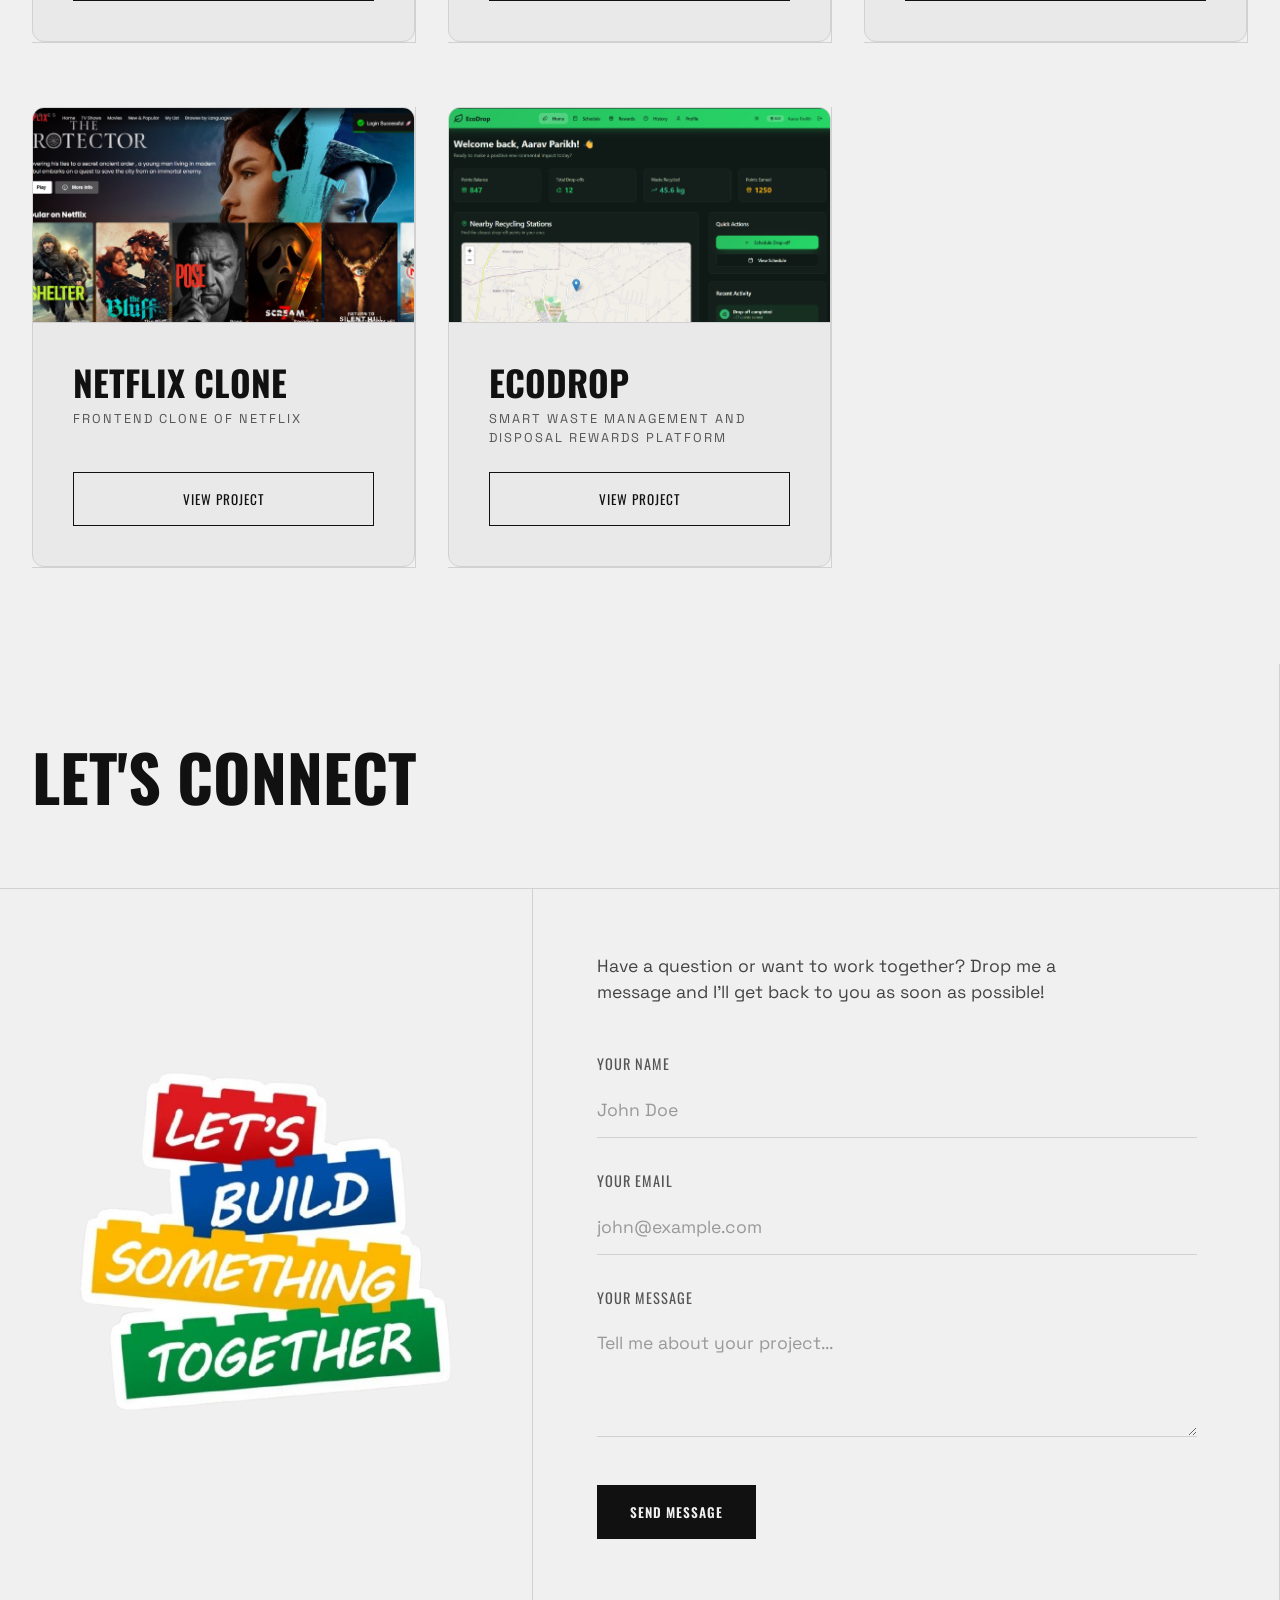
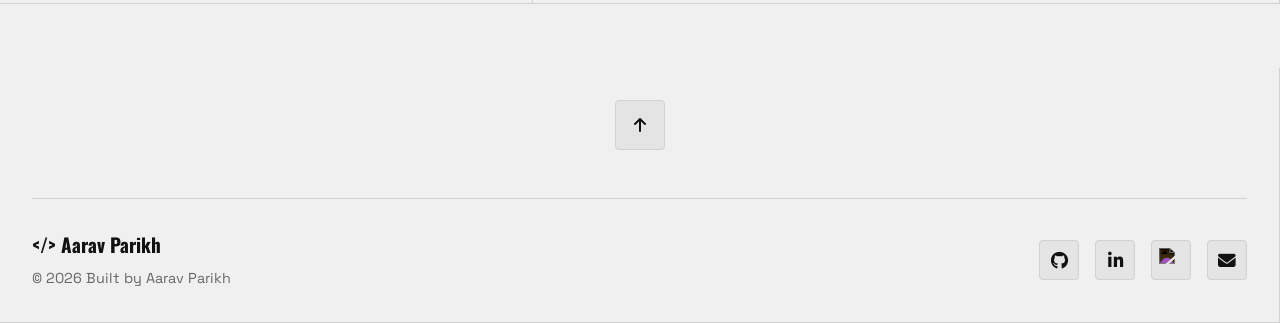
==== commit becde13f: "added latest projects" ====
--- a/index.html
+++ b/index.html
@@ -48,7 +48,7 @@
             <button id="theme-toggle" class="theme-toggle-btn" aria-label="Toggle theme">
                 <i class="fas fa-sun"></i>
             </button>
-            <a href="./assets/resume.pdf" class="nav-cta" download>Resume</a>
+            <a href="./assets/Aarav_Parikh_Resume.pdf" class="nav-cta" download>Resume</a>
         </div>
     </nav>
 
@@ -196,7 +196,7 @@
                 </div>
 
                 <div class="btn-group">
-                    <a href="./assets/resume.pdf" class="btn" download>DOWNLOAD RESUME</a>
+                    <a href="./assets/Aarav_Parikh_Resume.pdf" class="btn" download>DOWNLOAD RESUME</a>
                 </div>
             </div>
         </section>
@@ -584,6 +584,31 @@
             </div>
 
             <!-- Project 1 -->
+            <div class="project-item span-4 reveal-img" data-title="RESEARCHLENS"
+                data-tagline="ACADEMIC RESEARCH DISCOVERY"
+                data-description="ResearchLens helps researchers discover relevant scientific papers through hybrid semantic and keyword search. When the local corpus has thin coverage, it fetches matching work from arXiv and OpenAlex, explains result rankings, and lets readers view papers in-page."
+                data-image="./assets/Screenshot 2026-10-24 at 12.48.04 AM.png"
+                data-github="https://github.com/Aarav-07/ResearchLensv1" data-live=""
+                data-tech="Python, FastAPI, React, TypeScript, MongoDB, sentence-transformers, PDF.js"
+                data-features="Hybrid semantic and keyword search, Live arXiv and OpenAlex discovery, Explainable ranking, Grouped recommendations, In-page PDF reader">
+                <div class="project-card">
+                    <div class="project-img-container">
+                        <img src="./assets/Screenshot 2026-10-24 at 12.48.04 AM.png"
+                            alt="ResearchLens academic paper discovery interface">
+                    </div>
+                    <div class="project-info">
+                        <div class="project-title-area">
+                            <h3>RESEARCHLENS</h3>
+                            <p>ACADEMIC RESEARCH DISCOVERY</p>
+                        </div>
+                        <div class="project-actions">
+                            <button class="btn btn-view-project">VIEW PROJECT</button>
+                        </div>
+                    </div>
+                </div>
+            </div>
+
+            <!-- Project 2 -->
             <div class="project-item span-4 reveal-img" data-title="intellectual Arena"
                 data-tagline="AI Debate Platform"
                 data-description="Intellectual Arena is an AI-powered debate platform where two AI agents or User v/s AI engage in structured arguments on selected topics.
@@ -608,7 +633,7 @@
                 </div>
             </div>
 
-            <!-- Project 2 -->
+            <!-- Project 3 -->
             <div class="project-item span-4 reveal-img" data-title="BREAST CANCER DETECTION USING MACHINE LEARNING"
                 data-tagline="ML SOLUTION FOR BREAST CANCER DETECTION"
                 data-description="A Machine Learning model that can detect breast cancer from images with high accuracy."
@@ -631,7 +656,7 @@
                 </div>
             </div>
 
-            <!-- Project 3 -->
+            <!-- Project 4 -->
             <div class="project-item span-4 reveal-img" data-title="NETFLIX CLONE"
                 data-tagline="FRONTEND CLONE OF NETFLIX"
                 data-description="A frontend clone of Netflix that uses the TMDB API to fetch movies and TV shows. It features a modern, responsive design and a user-friendly interface."
@@ -654,7 +679,7 @@
                 </div>
             </div>
 
-            <!-- Project 4 -->
+            <!-- Project 5 -->
             <div class="project-item span-4 reveal-img" data-title="ECODROP"
                 data-tagline="SMART WASTE MANAGEMENT AND DISPOSAL SYSTEM"
                 data-description="A smart waste management and disposal system that segregates waste into different categories and provides game points to user like coupons,vouchers,etc."
@@ -686,6 +711,7 @@
                     </div>
                 </div>
             </div>
+
         </section>
 
         <!-- Contact Section -->
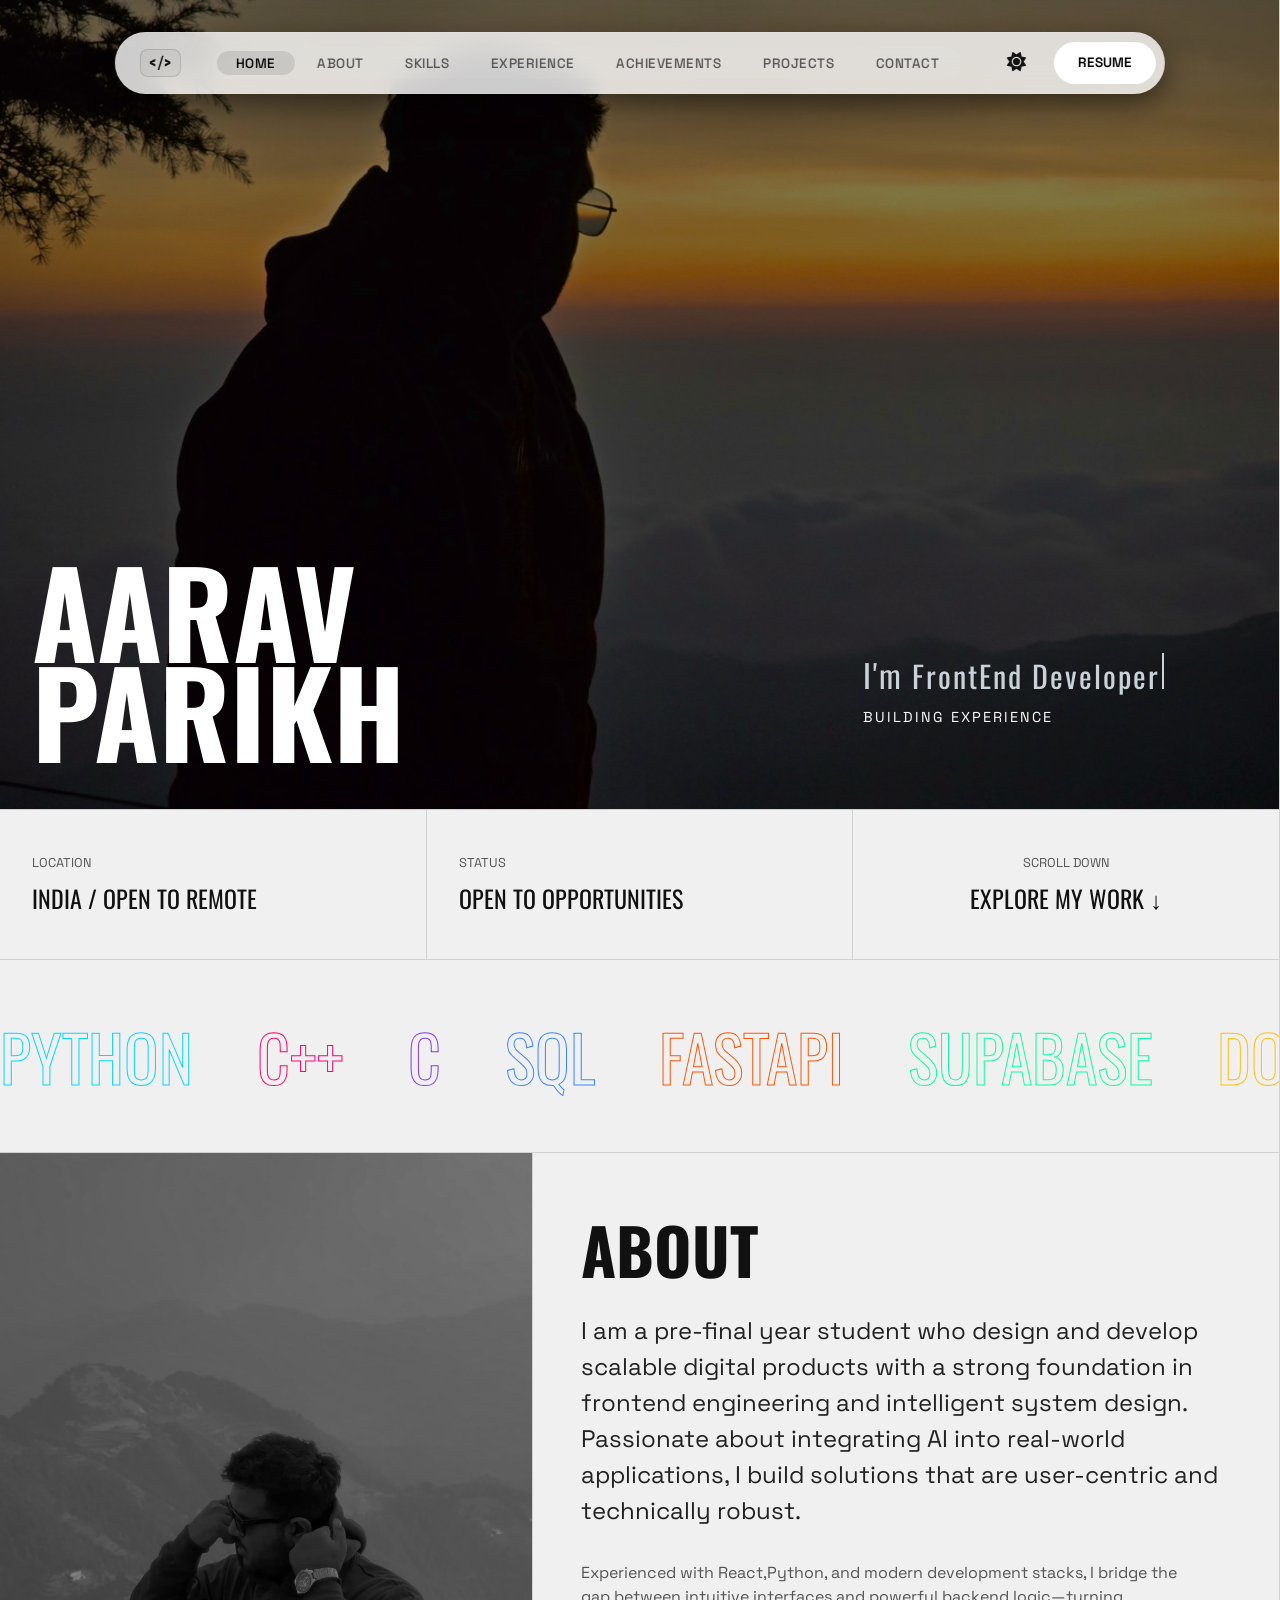
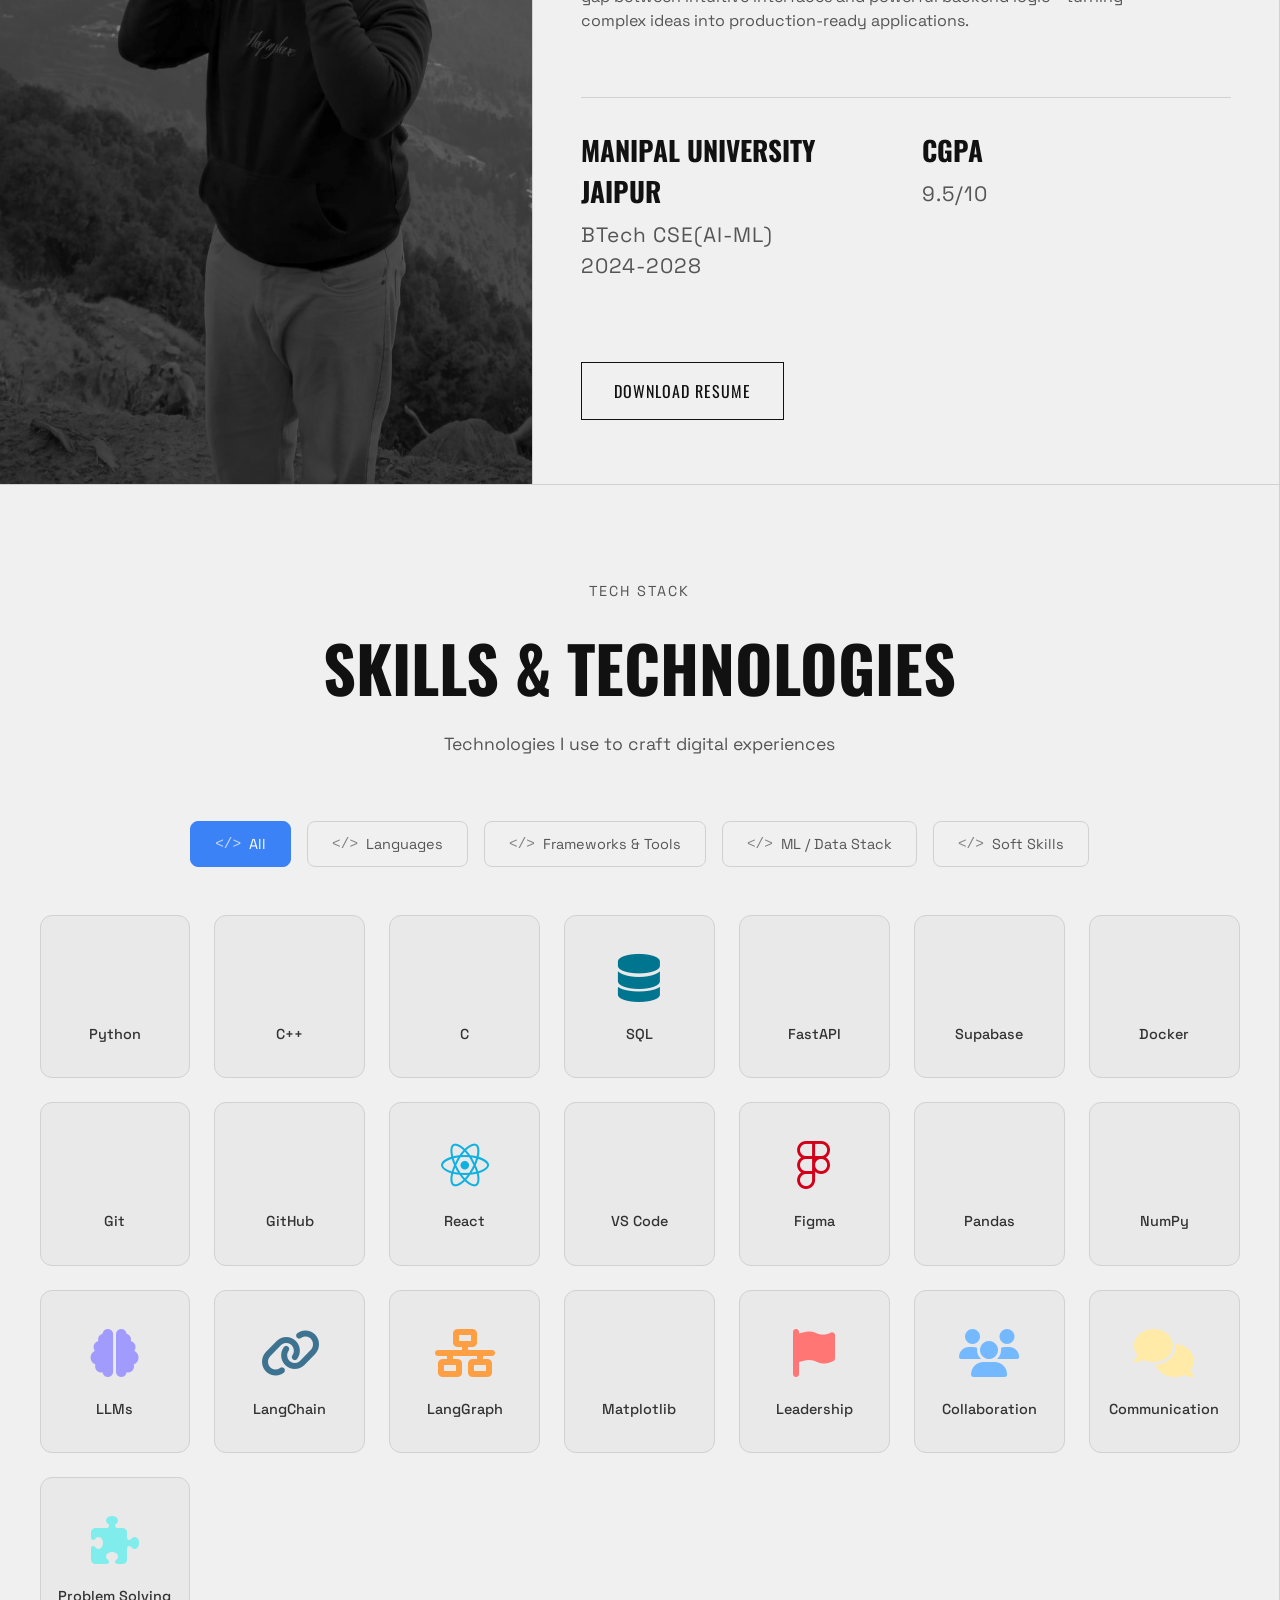
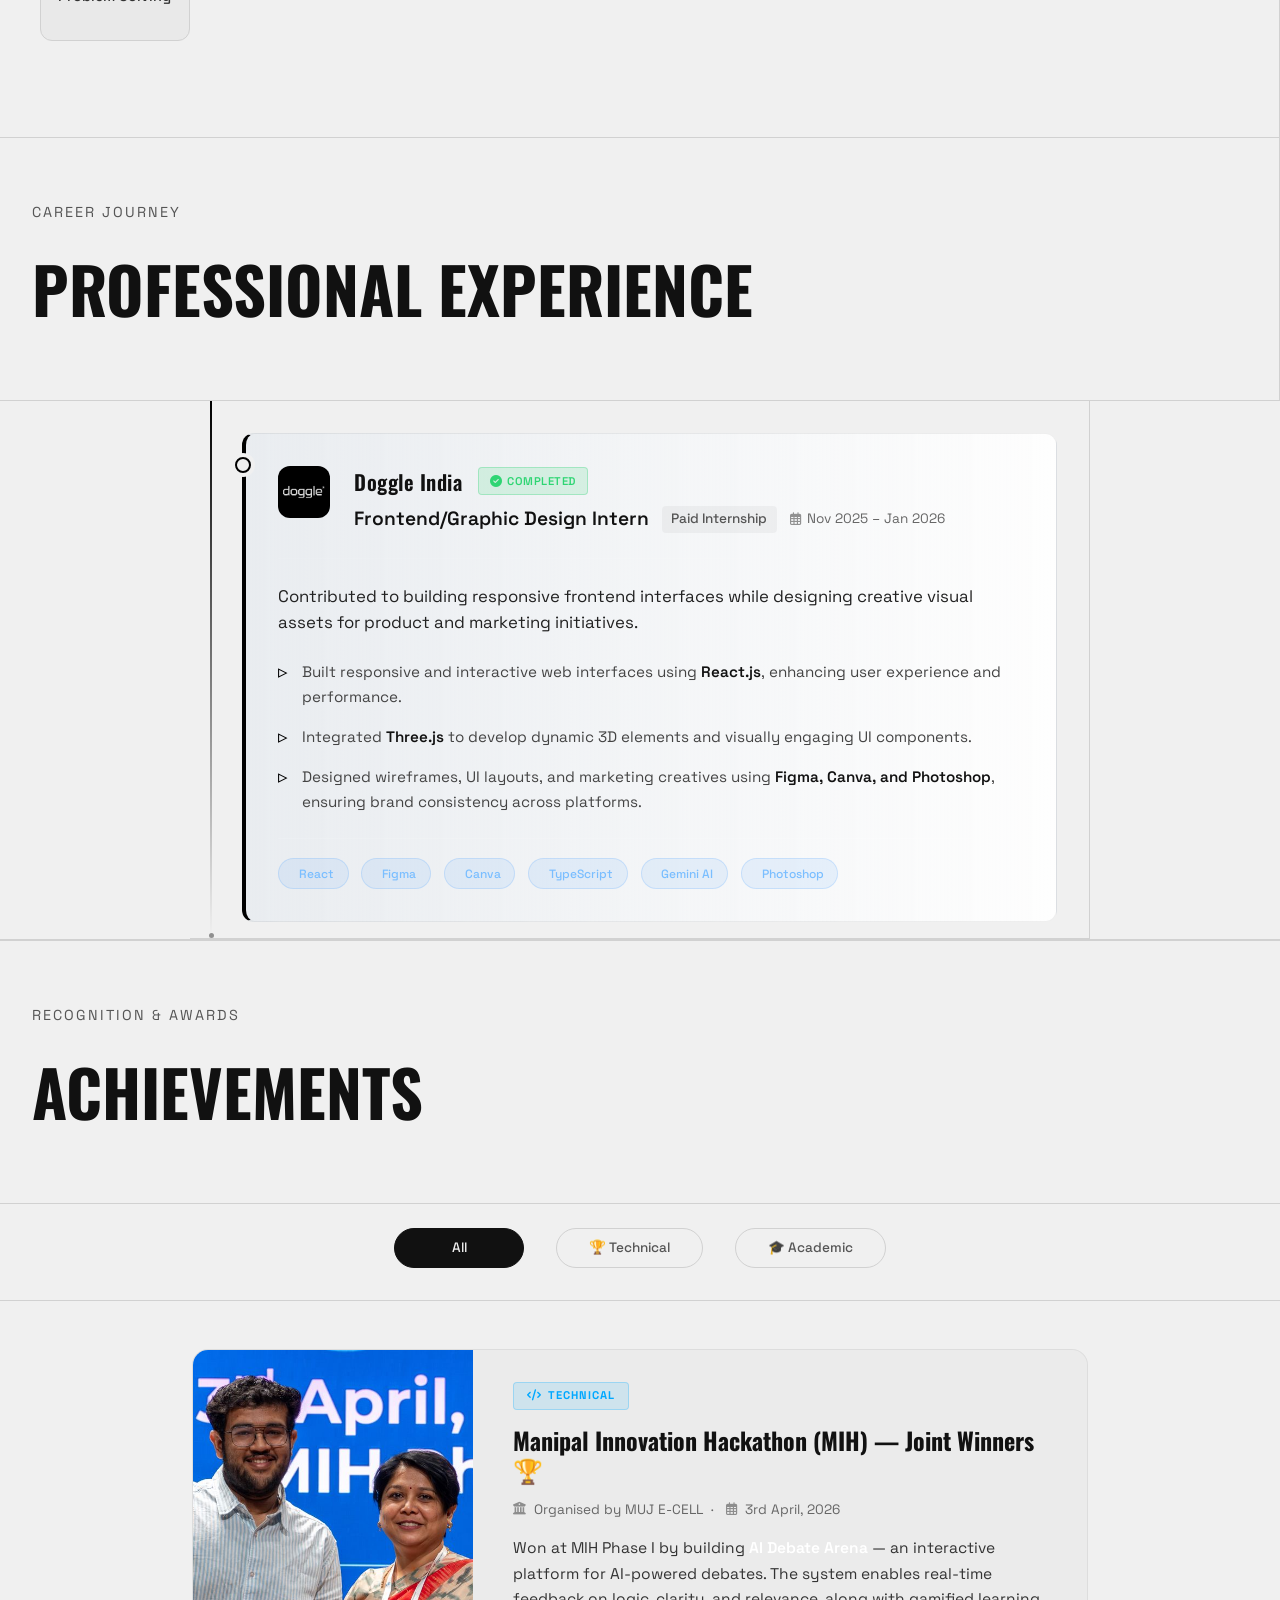
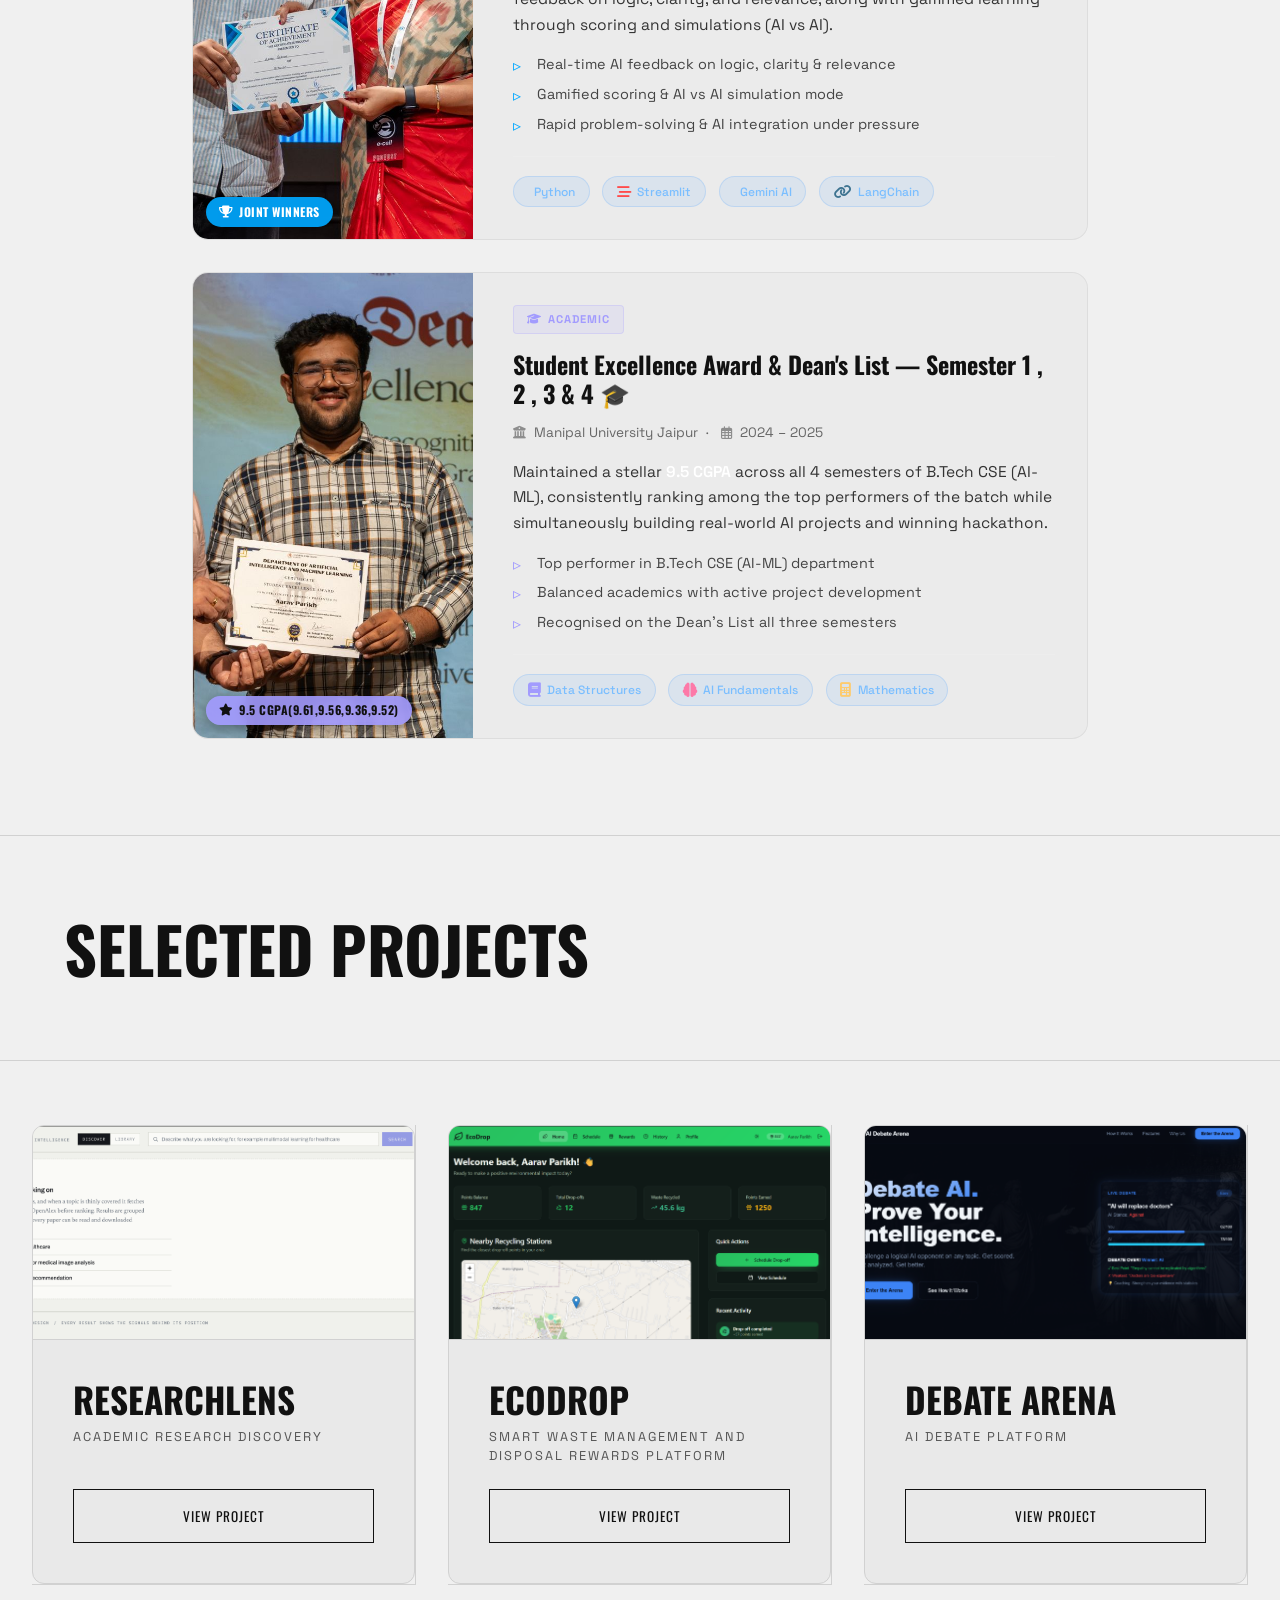
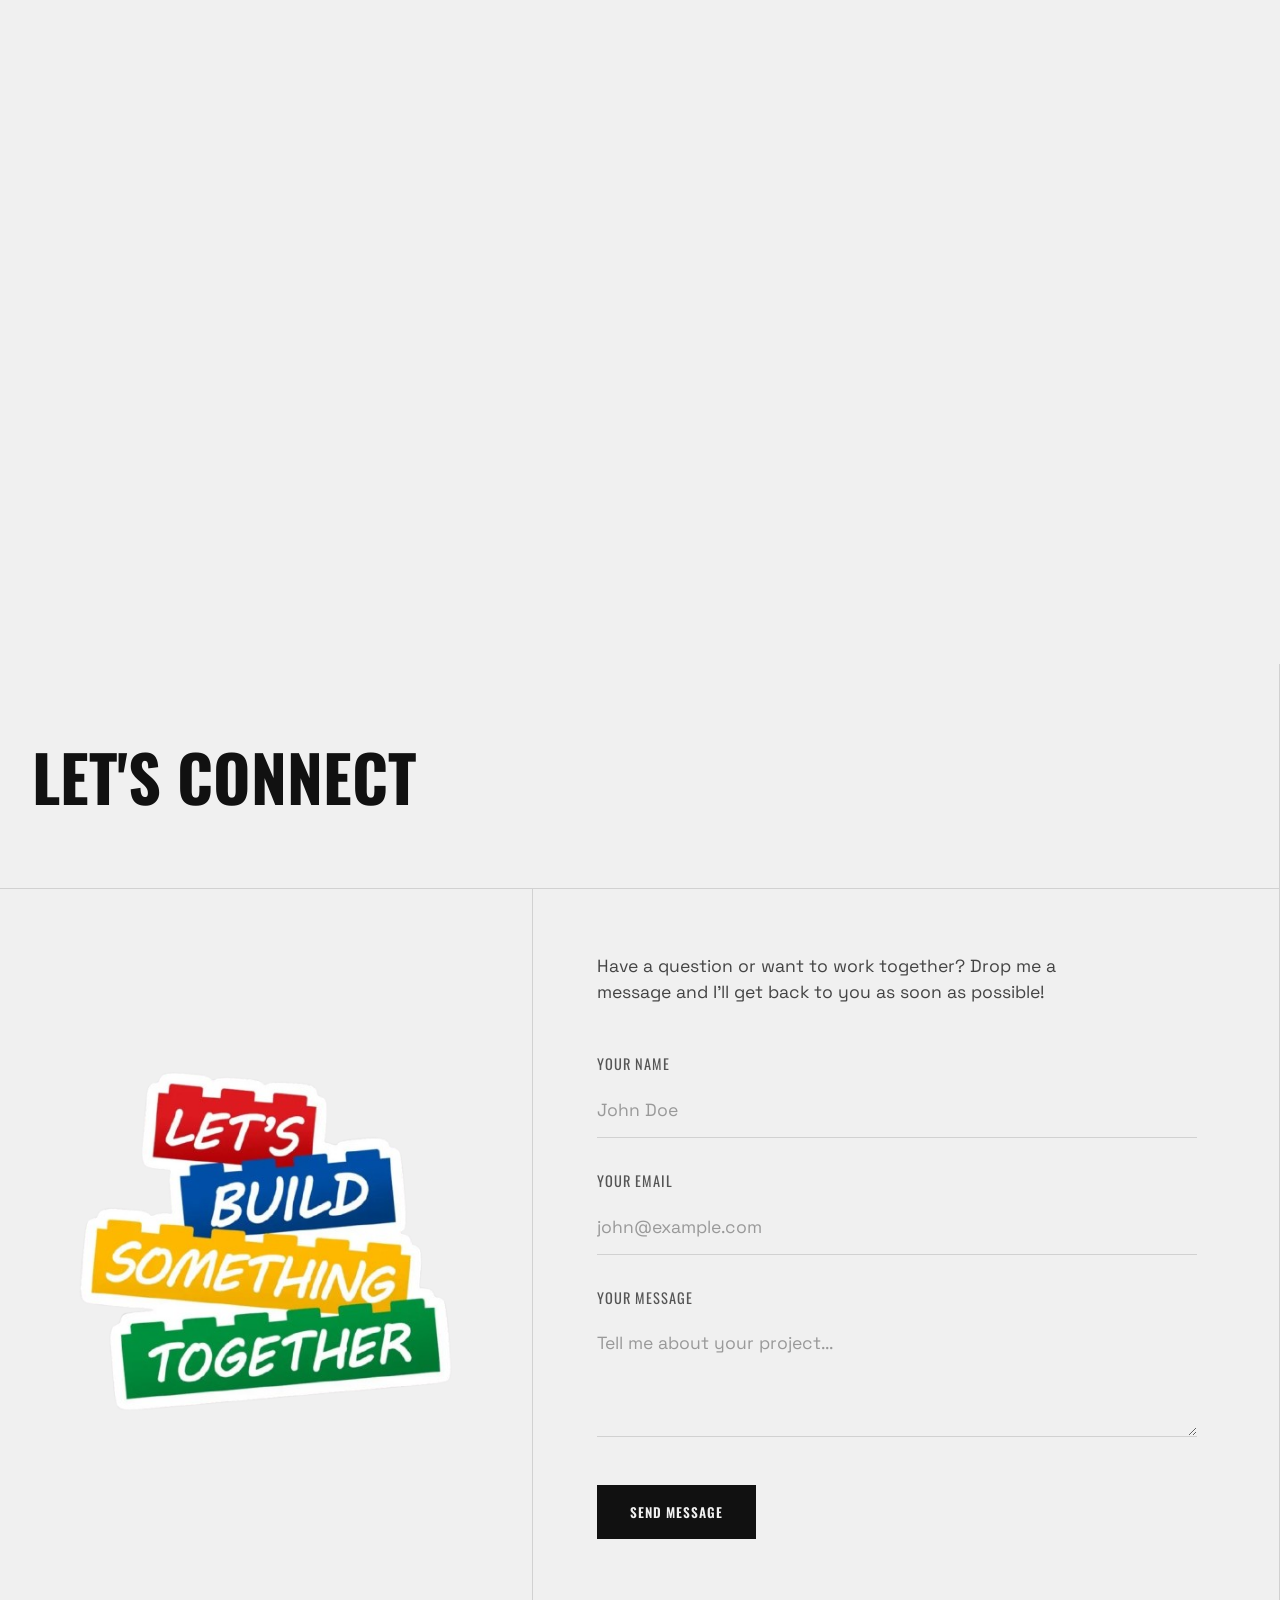
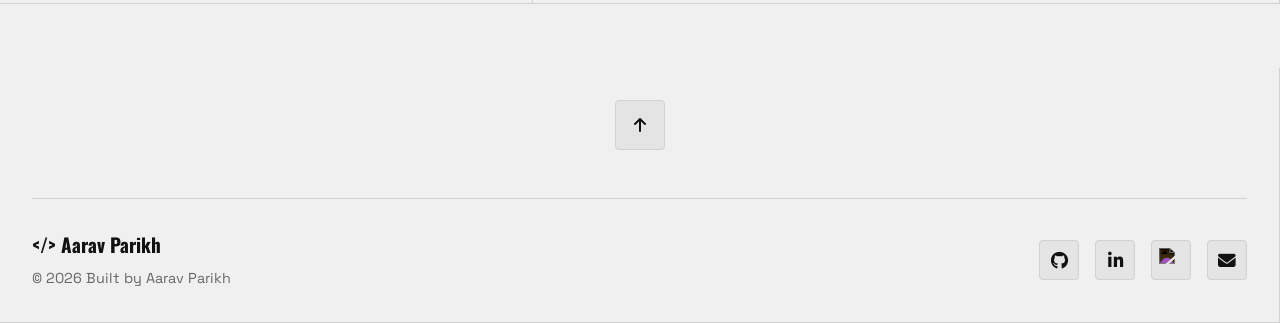
==== commit 1d8d7e90: "updated project ordering" ====
--- a/index.html
+++ b/index.html
@@ -588,7 +588,7 @@
                 data-tagline="ACADEMIC RESEARCH DISCOVERY"
                 data-description="ResearchLens helps researchers discover relevant scientific papers through hybrid semantic and keyword search. When the local corpus has thin coverage, it fetches matching work from arXiv and OpenAlex, explains result rankings, and lets readers view papers in-page."
                 data-image="./assets/Screenshot 2026-10-24 at 12.48.04 AM.png"
-                data-github="https://github.com/Aarav-07/ResearchLensv1" data-live=""
+                data-github="https://github.com/Aarav-07/ResearchLensv1" data-live="https://researchlens-web.onrender.com"
                 data-tech="Python, FastAPI, React, TypeScript, MongoDB, sentence-transformers, PDF.js"
                 data-features="Hybrid semantic and keyword search, Live arXiv and OpenAlex discovery, Explainable ranking, Grouped recommendations, In-page PDF reader">
                 <div class="project-card">
@@ -609,77 +609,6 @@
             </div>
 
             <!-- Project 2 -->
-            <div class="project-item span-4 reveal-img" data-title="intellectual Arena"
-                data-tagline="AI Debate Platform"
-                data-description="Intellectual Arena is an AI-powered debate platform where two AI agents or User v/s AI engage in structured arguments on selected topics.
-                It provides real-time responses with a modern, responsive interface for an interactive and engaging debate experience."
-                data-image="./assets/aiarena.png" data-github="https://github.com/Aarav-07/intellectual-arena"
-                data-tech="React (TypeScript), Vite, Tailwind CSS, TanStack React Query, Bun, Gemini API"
-                data-live="https://aidebate-arena.vercel.app/"
-                data-features="AI Debates, Topic Selection, Structured Rounds, Real-Time Rendering, Responsive Design">
-                <div class="project-card">
-                    <div class="project-img-container">
-                        <img src="./assets/aiarena.png" alt="AiArena">
-                    </div>
-                    <div class="project-info">
-                        <div class="project-title-area">
-                            <h3>DEBATE ARENA</h3>
-                            <p>AI DEBATE PLATFORM </p>
-                        </div>
-                        <div class="project-actions">
-                            <button class="btn btn-view-project">VIEW PROJECT</button>
-                        </div>
-                    </div>
-                </div>
-            </div>
-
-            <!-- Project 3 -->
-            <div class="project-item span-4 reveal-img" data-title="BREAST CANCER DETECTION USING MACHINE LEARNING"
-                data-tagline="ML SOLUTION FOR BREAST CANCER DETECTION"
-                data-description="A Machine Learning model that can detect breast cancer from images with high accuracy."
-                data-image="./assets/breastcancer.webp" data-github="https://github.com/Aarav-07"
-                data-live="https://github.com/Aarav-07" data-tech="C++, Python, Kafka, Redis, PyTorch"
-                data-features="Anomaly Detection, Low-latency Processing, Predictive Risk Modeling, Secure API Integration">
-                <div class="project-card">
-                    <div class="project-img-container">
-                        <img src="./assets/breastcancer.webp" alt="Breast Cancer Detection">
-                    </div>
-                    <div class="project-info">
-                        <div class="project-title-area">
-                            <h3>BREAST CANCER DETECTION (WORK IN PROGRESS)</h3>
-                            <p>DETECTION USING MACHINE LEARNING</p>
-                        </div>
-                        <div class="project-actions">
-                            <button class="btn btn-view-project">VIEW PROJECT</button>
-                        </div>
-                    </div>
-                </div>
-            </div>
-
-            <!-- Project 4 -->
-            <div class="project-item span-4 reveal-img" data-title="NETFLIX CLONE"
-                data-tagline="FRONTEND CLONE OF NETFLIX"
-                data-description="A frontend clone of Netflix that uses the TMDB API to fetch movies and TV shows. It features a modern, responsive design and a user-friendly interface."
-                data-image="./assets/netflixclone.png" data-github="https://github.com/Aarav-07/Netflix-clone"
-                data-live="https://netflix-clone-beta-eosin-96.vercel.app" data-tech="React, Tailwind CSS, TMDB API"
-                data-features="Movie and TV show browsing, Search functionality, Responsive design">
-                <div class="project-card">
-                    <div class="project-img-container">
-                        <img src="./assets/netflixclone.png" alt="Netflix Clone">
-                    </div>
-                    <div class="project-info">
-                        <div class="project-title-area">
-                            <h3>NETFLIX CLONE </h3>
-                            <p>FRONTEND CLONE OF NETFLIX</p>
-                        </div>
-                        <div class="project-actions">
-                            <button class="btn btn-view-project">VIEW PROJECT</button>
-                        </div>
-                    </div>
-                </div>
-            </div>
-
-            <!-- Project 5 -->
             <div class="project-item span-4 reveal-img" data-title="ECODROP"
                 data-tagline="SMART WASTE MANAGEMENT AND DISPOSAL SYSTEM"
                 data-description="A smart waste management and disposal system that segregates waste into different categories and provides game points to user like coupons,vouchers,etc."
@@ -698,12 +627,83 @@
                 Volunteer management,Recycling tracking">
                 <div class="project-card">
                     <div class="project-img-container">
-                        <img src="./assets/ecodrop.png" alt="Jasper Finance">
+                        <img src="./assets/ecodrop.png" alt="EcoDrop smart waste management platform">
                     </div>
                     <div class="project-info">
                         <div class="project-title-area">
                             <h3>ECODROP</h3>
                             <p>SMART WASTE MANAGEMENT AND DISPOSAL REWARDS PLATFORM </p>
+                        </div>
+                        <div class="project-actions">
+                            <button class="btn btn-view-project">VIEW PROJECT</button>
+                        </div>
+                    </div>
+                </div>
+            </div>
+
+            <!-- Project 3 -->
+            <div class="project-item span-4 reveal-img" data-title="intellectual Arena"
+                data-tagline="AI Debate Platform"
+                data-description="Intellectual Arena is an AI-powered debate platform where two AI agents or User v/s AI engage in structured arguments on selected topics.
+                It provides real-time responses with a modern, responsive interface for an interactive and engaging debate experience."
+                data-image="./assets/aiarena.png" data-github="https://github.com/Aarav-07/intellectual-arena"
+                data-tech="React (TypeScript), Vite, Tailwind CSS, TanStack React Query, Bun, Gemini API"
+                data-live="https://aidebate-arena.vercel.app/"
+                data-features="AI Debates, Topic Selection, Structured Rounds, Real-Time Rendering, Responsive Design">
+                <div class="project-card">
+                    <div class="project-img-container">
+                        <img src="./assets/aiarena.png" alt="AiArena">
+                    </div>
+                    <div class="project-info">
+                        <div class="project-title-area">
+                            <h3>DEBATE ARENA</h3>
+                            <p>AI DEBATE PLATFORM </p>
+                        </div>
+                        <div class="project-actions">
+                            <button class="btn btn-view-project">VIEW PROJECT</button>
+                        </div>
+                    </div>
+                </div>
+            </div>
+
+            <!-- Project 4 -->
+            <div class="project-item span-4 reveal-img" data-title="BREAST CANCER DETECTION USING MACHINE LEARNING"
+                data-tagline="ML SOLUTION FOR BREAST CANCER DETECTION"
+                data-description="A Machine Learning model that can detect breast cancer from images with high accuracy."
+                data-image="./assets/breastcancer.webp" data-github="https://github.com/Aarav-07"
+                data-live="https://github.com/Aarav-07" data-tech="C++, Python, Kafka, Redis, PyTorch"
+                data-features="Anomaly Detection, Low-latency Processing, Predictive Risk Modeling, Secure API Integration">
+                <div class="project-card">
+                    <div class="project-img-container">
+                        <img src="./assets/breastcancer.webp" alt="Breast Cancer Detection">
+                    </div>
+                    <div class="project-info">
+                        <div class="project-title-area">
+                            <h3>BREAST CANCER DETECTION (WORK IN PROGRESS)</h3>
+                            <p>DETECTION USING MACHINE LEARNING</p>
+                        </div>
+                        <div class="project-actions">
+                            <button class="btn btn-view-project">VIEW PROJECT</button>
+                        </div>
+                    </div>
+                </div>
+            </div>
+
+            <!-- Project 5 -->
+            <div class="project-item span-4 reveal-img" data-title="NETFLIX CLONE"
+                data-tagline="FRONTEND CLONE OF NETFLIX"
+                data-description="A frontend clone of Netflix that uses the TMDB API to fetch movies and TV shows. It features a modern, responsive design and a user-friendly interface."
+                data-image="./assets/netflixclone.png" data-github="https://github.com/Aarav-07/Netflix-clone"
+                data-live="https://netflix-clone-beta-eosin-96.vercel.app" data-tech="React, Tailwind CSS, TMDB API"
+                data-features="Movie and TV show browsing, Search functionality, Responsive design">
+                <div class="project-card">
+                    <div class="project-img-container">
+                        <img src="./assets/netflixclone.png" alt="Netflix Clone">
+                    </div>
+                    <div class="project-info">
+                        <div class="project-title-area">
+                            <h3>NETFLIX CLONE </h3>
+                            <p>FRONTEND CLONE OF NETFLIX</p>
                         </div>
                         <div class="project-actions">
                             <button class="btn btn-view-project">VIEW PROJECT</button>
